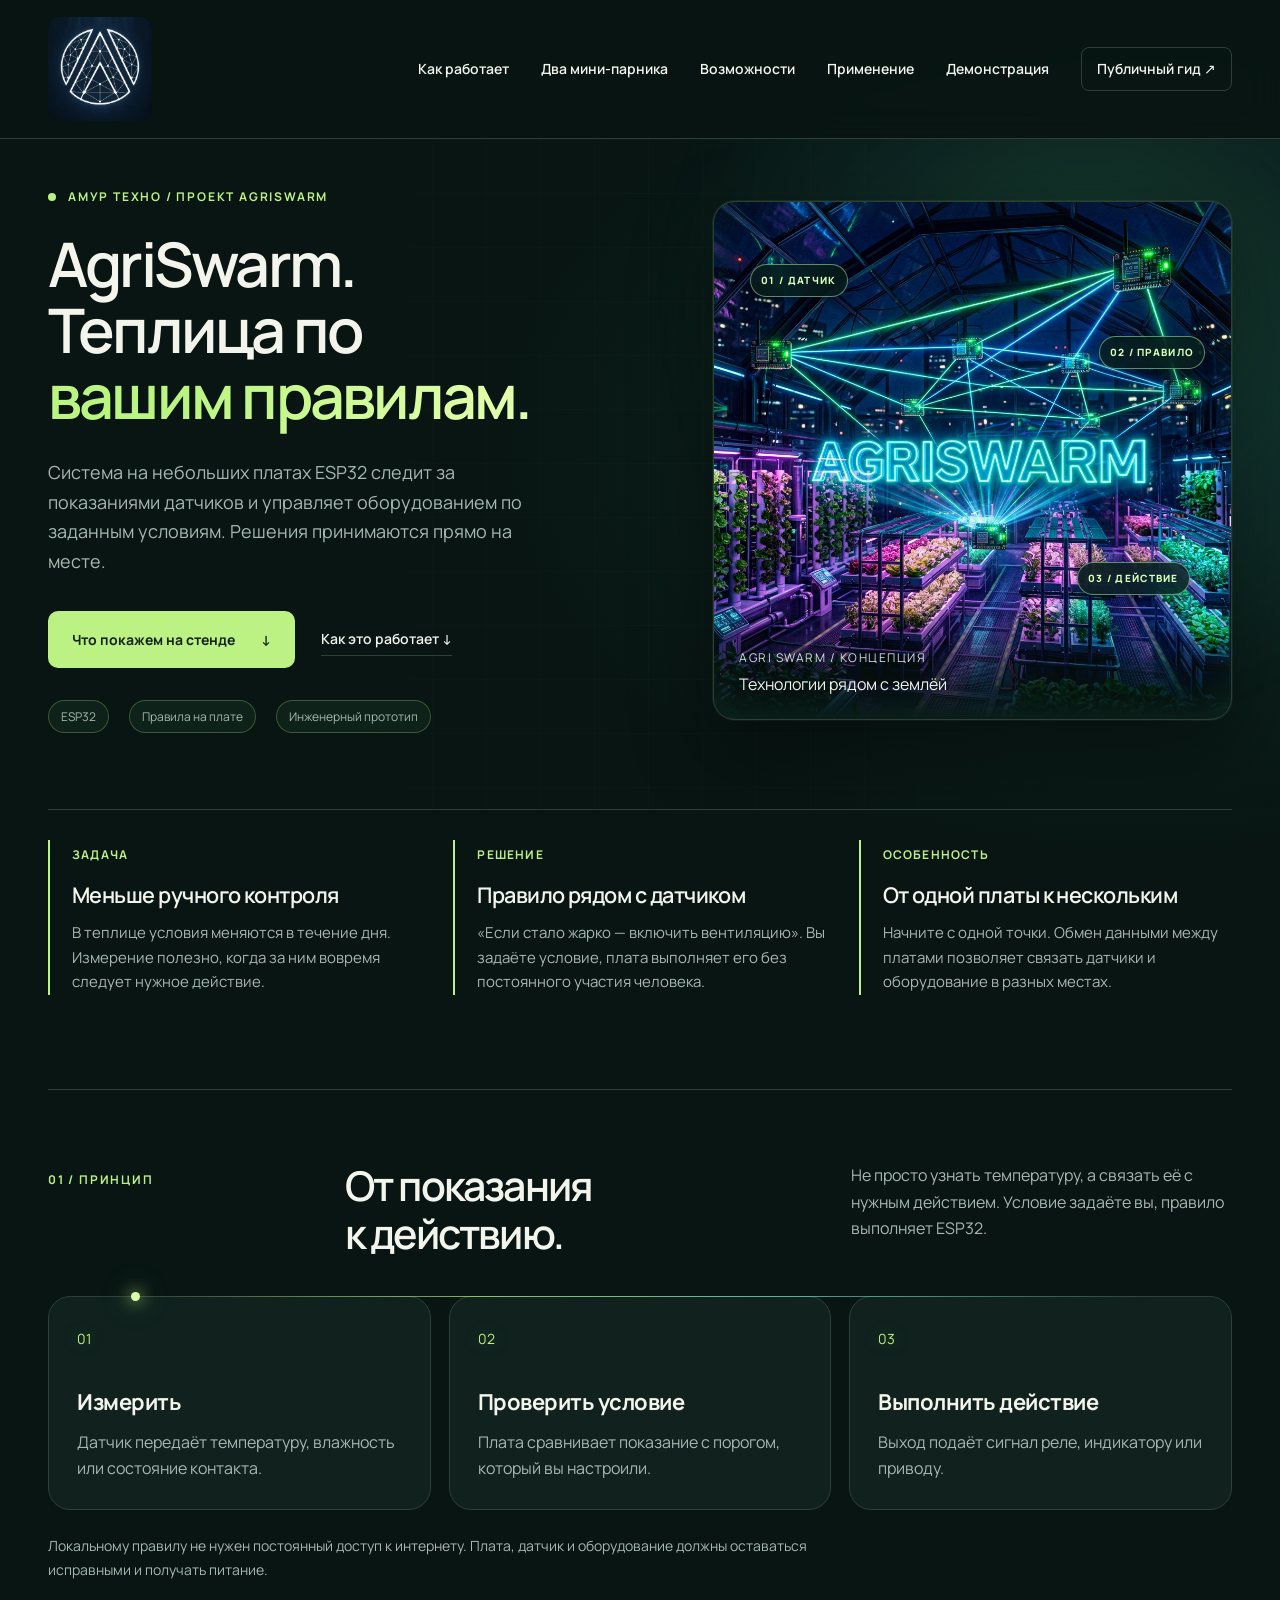
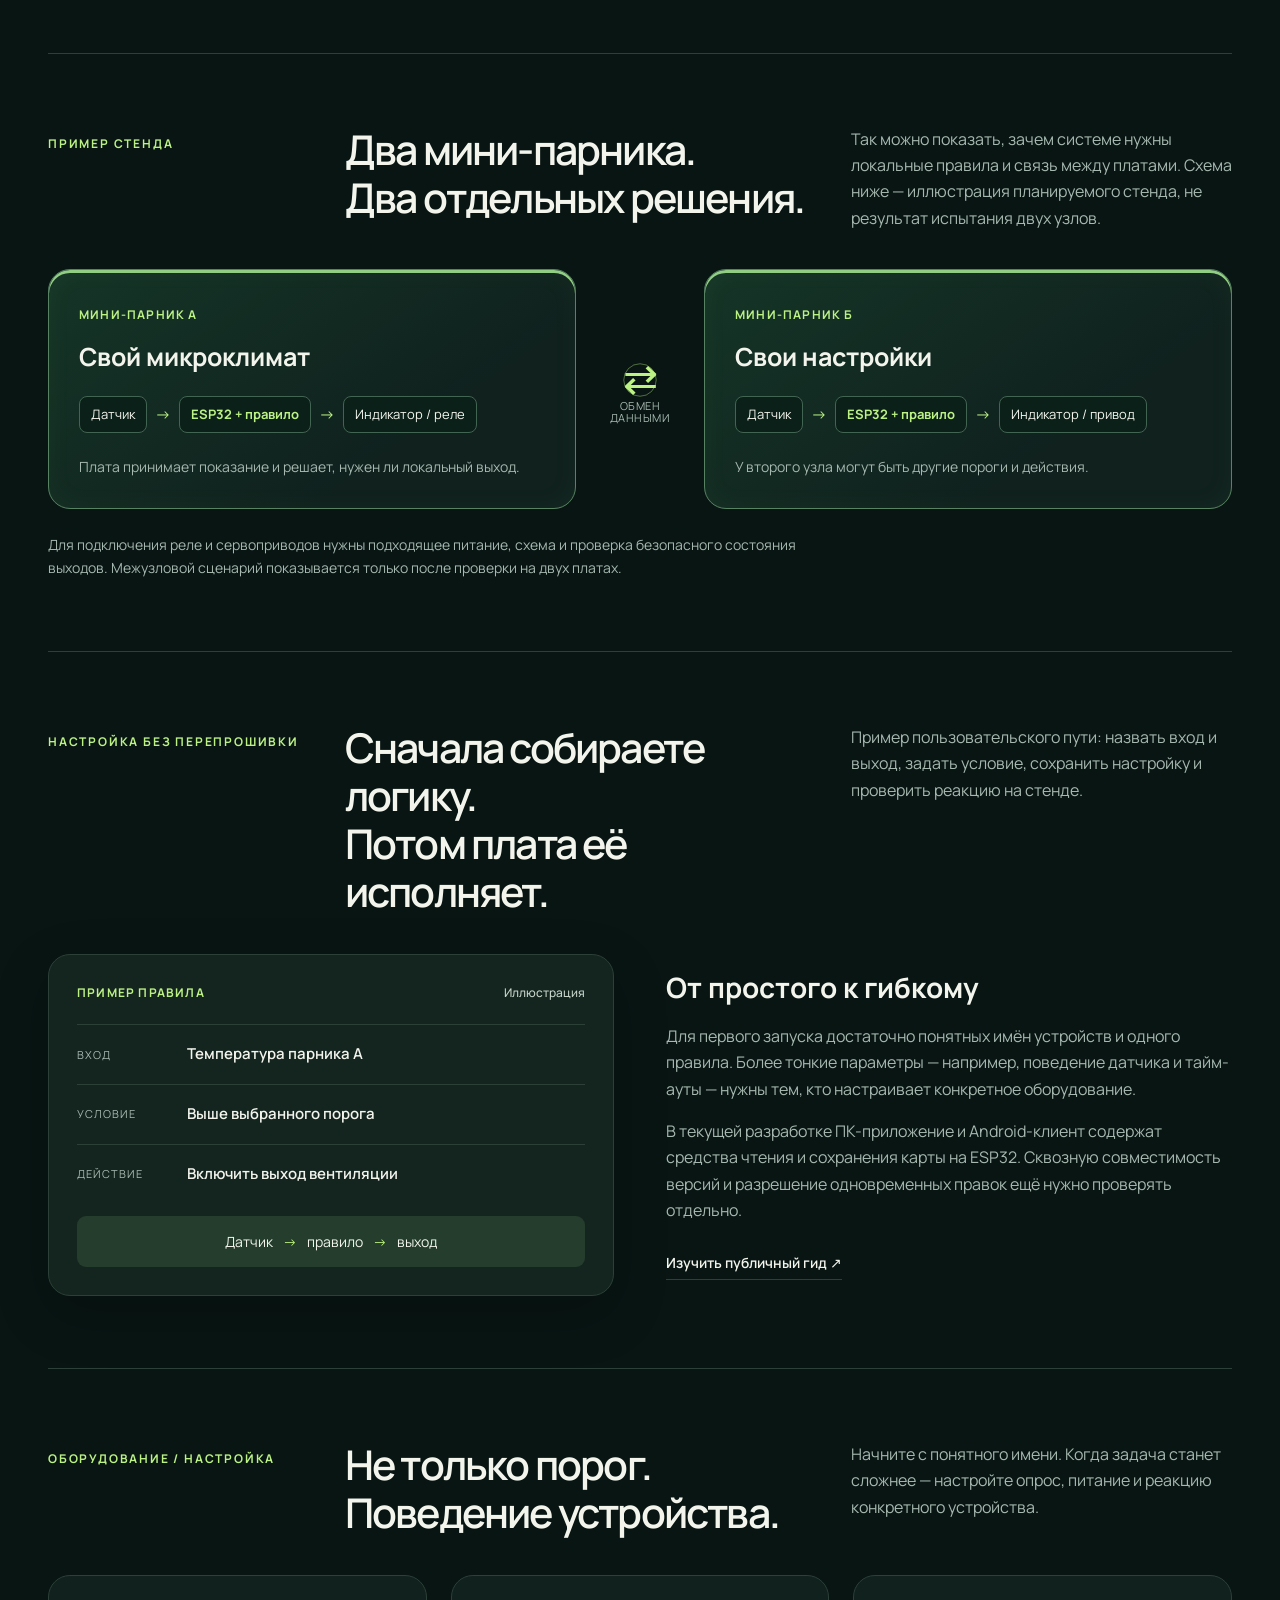
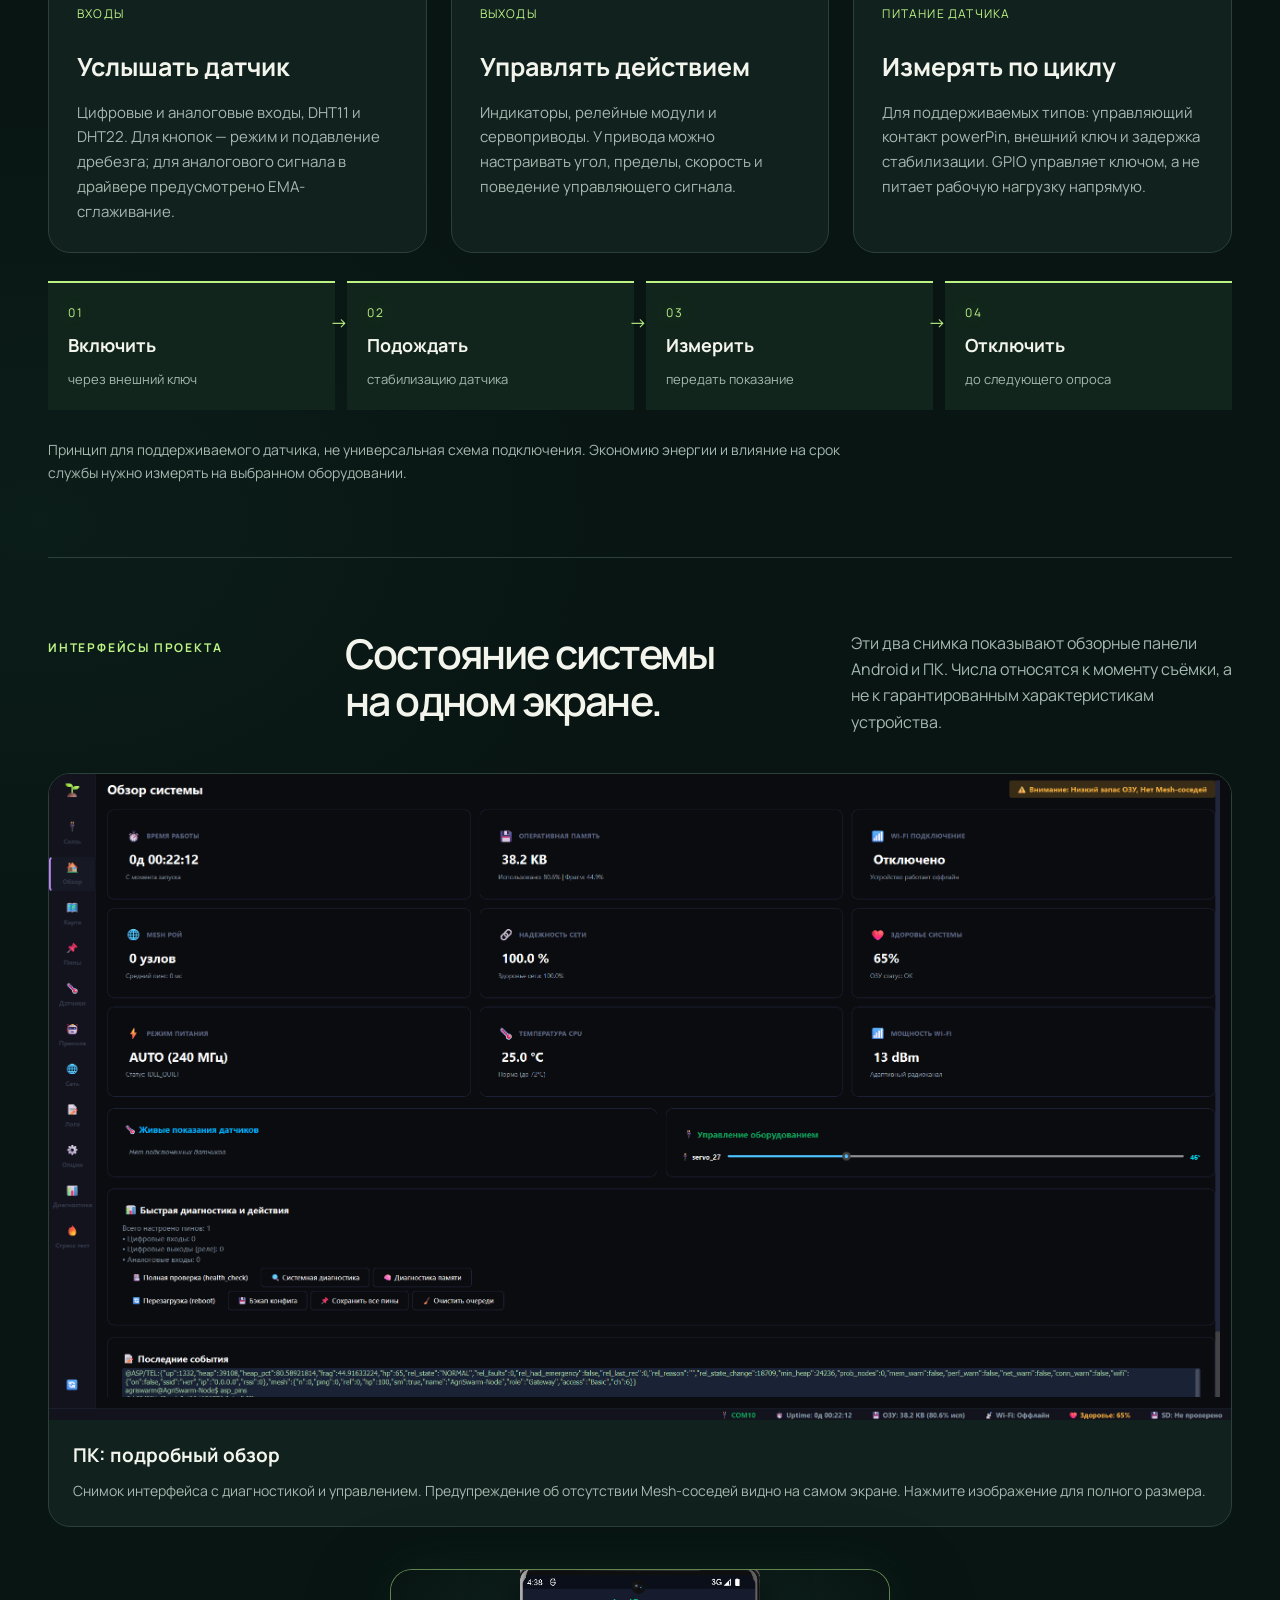
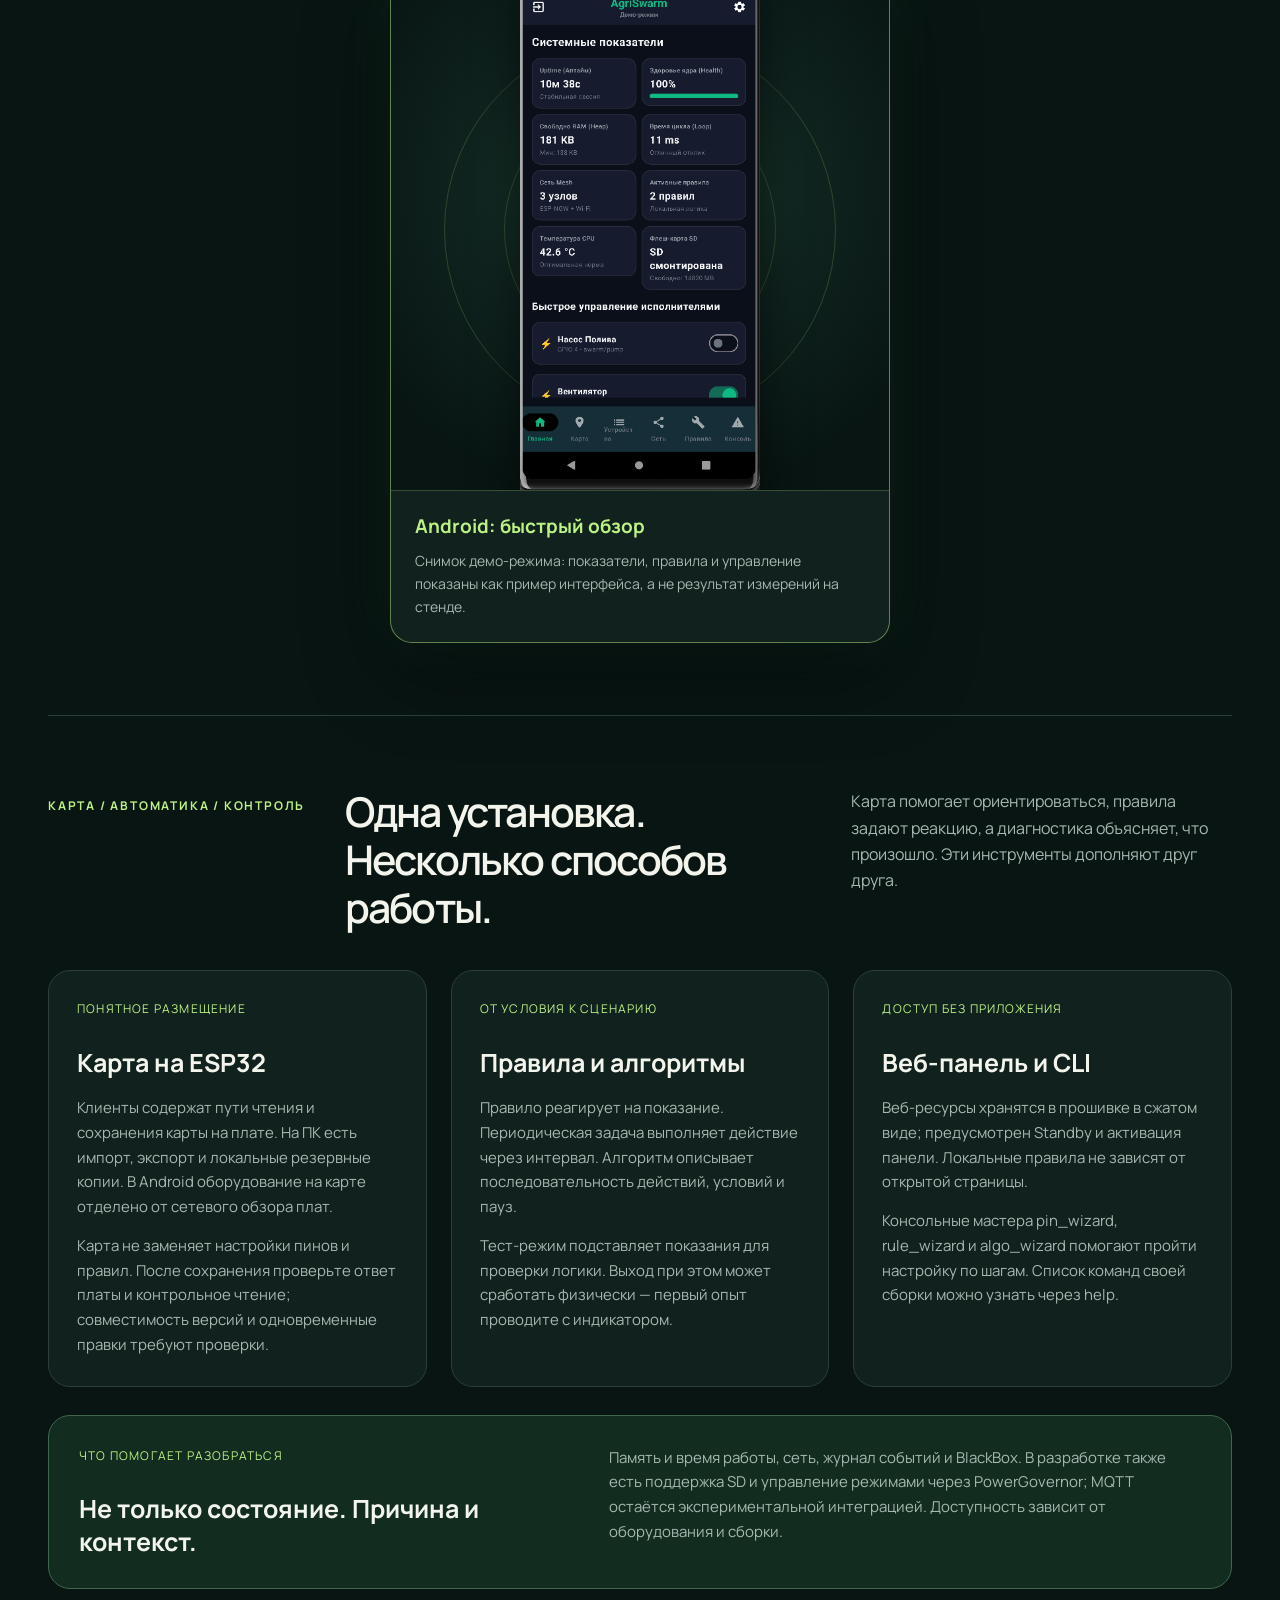
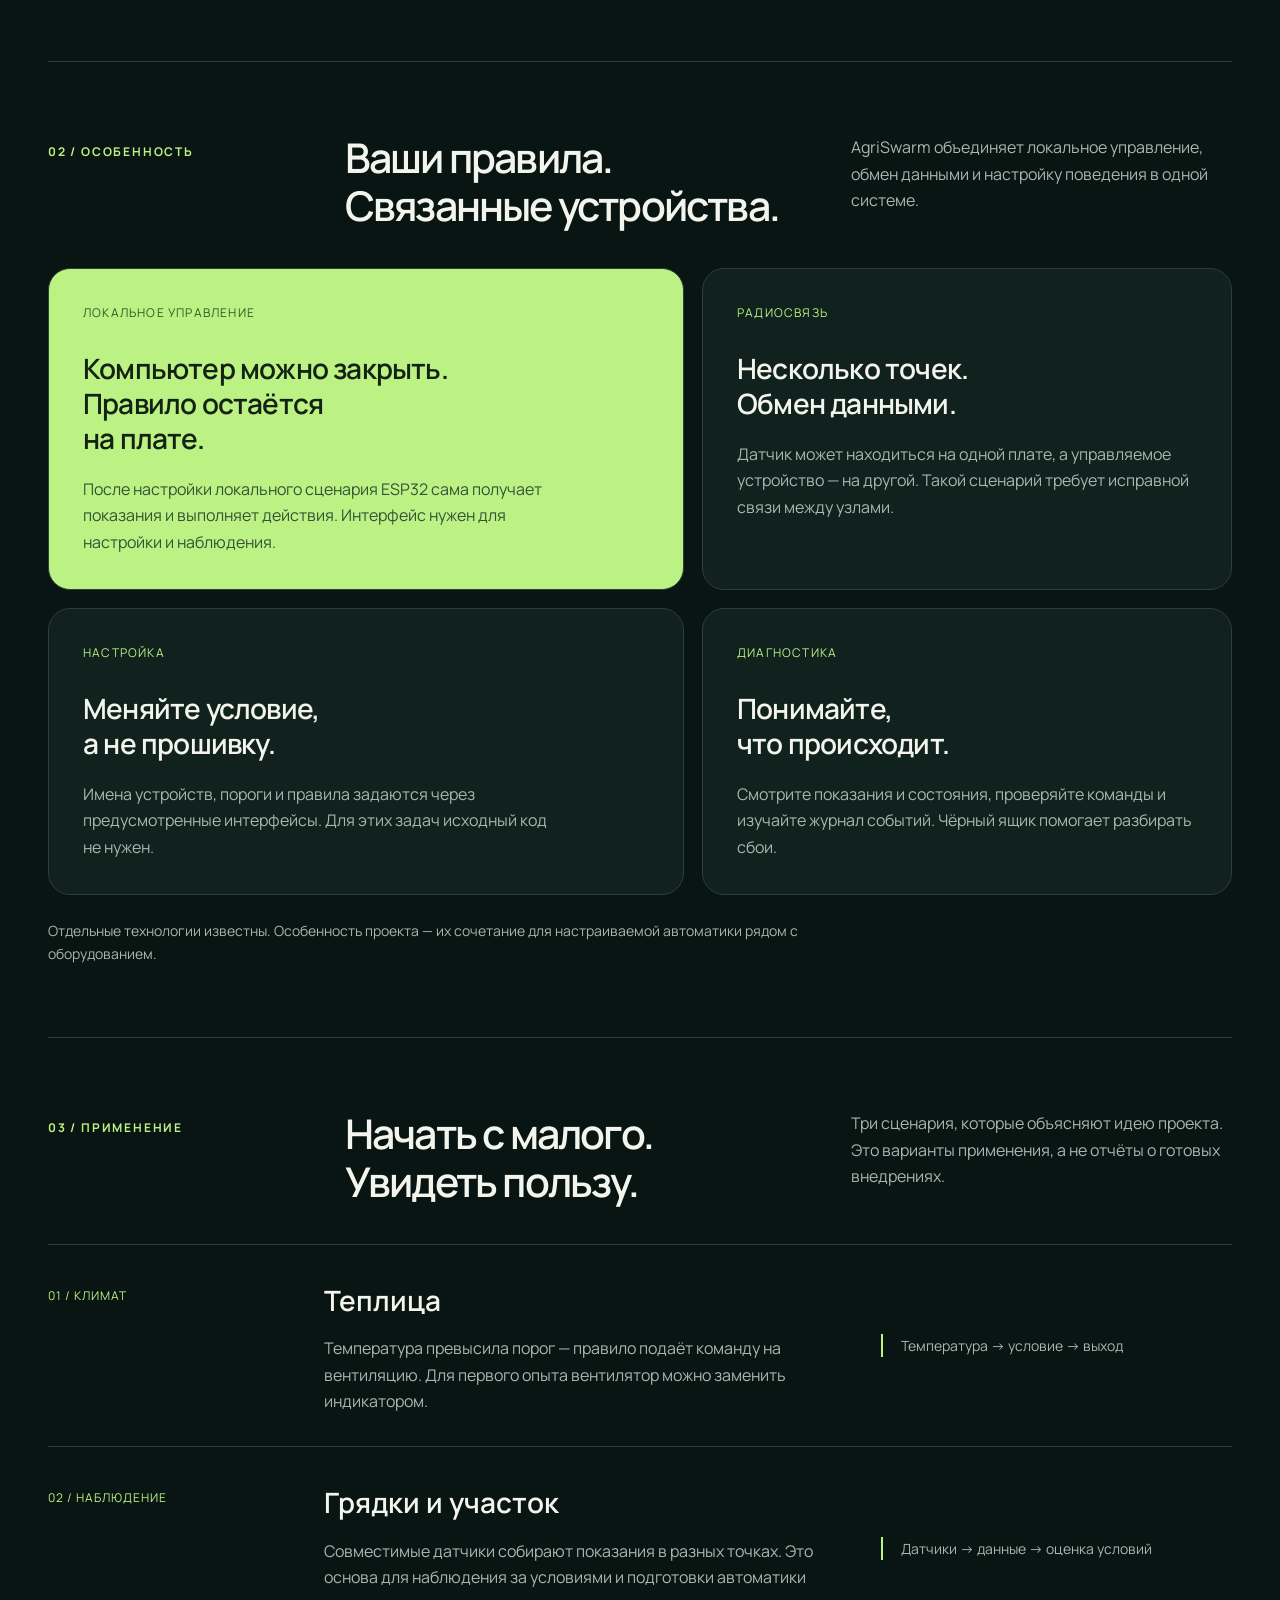
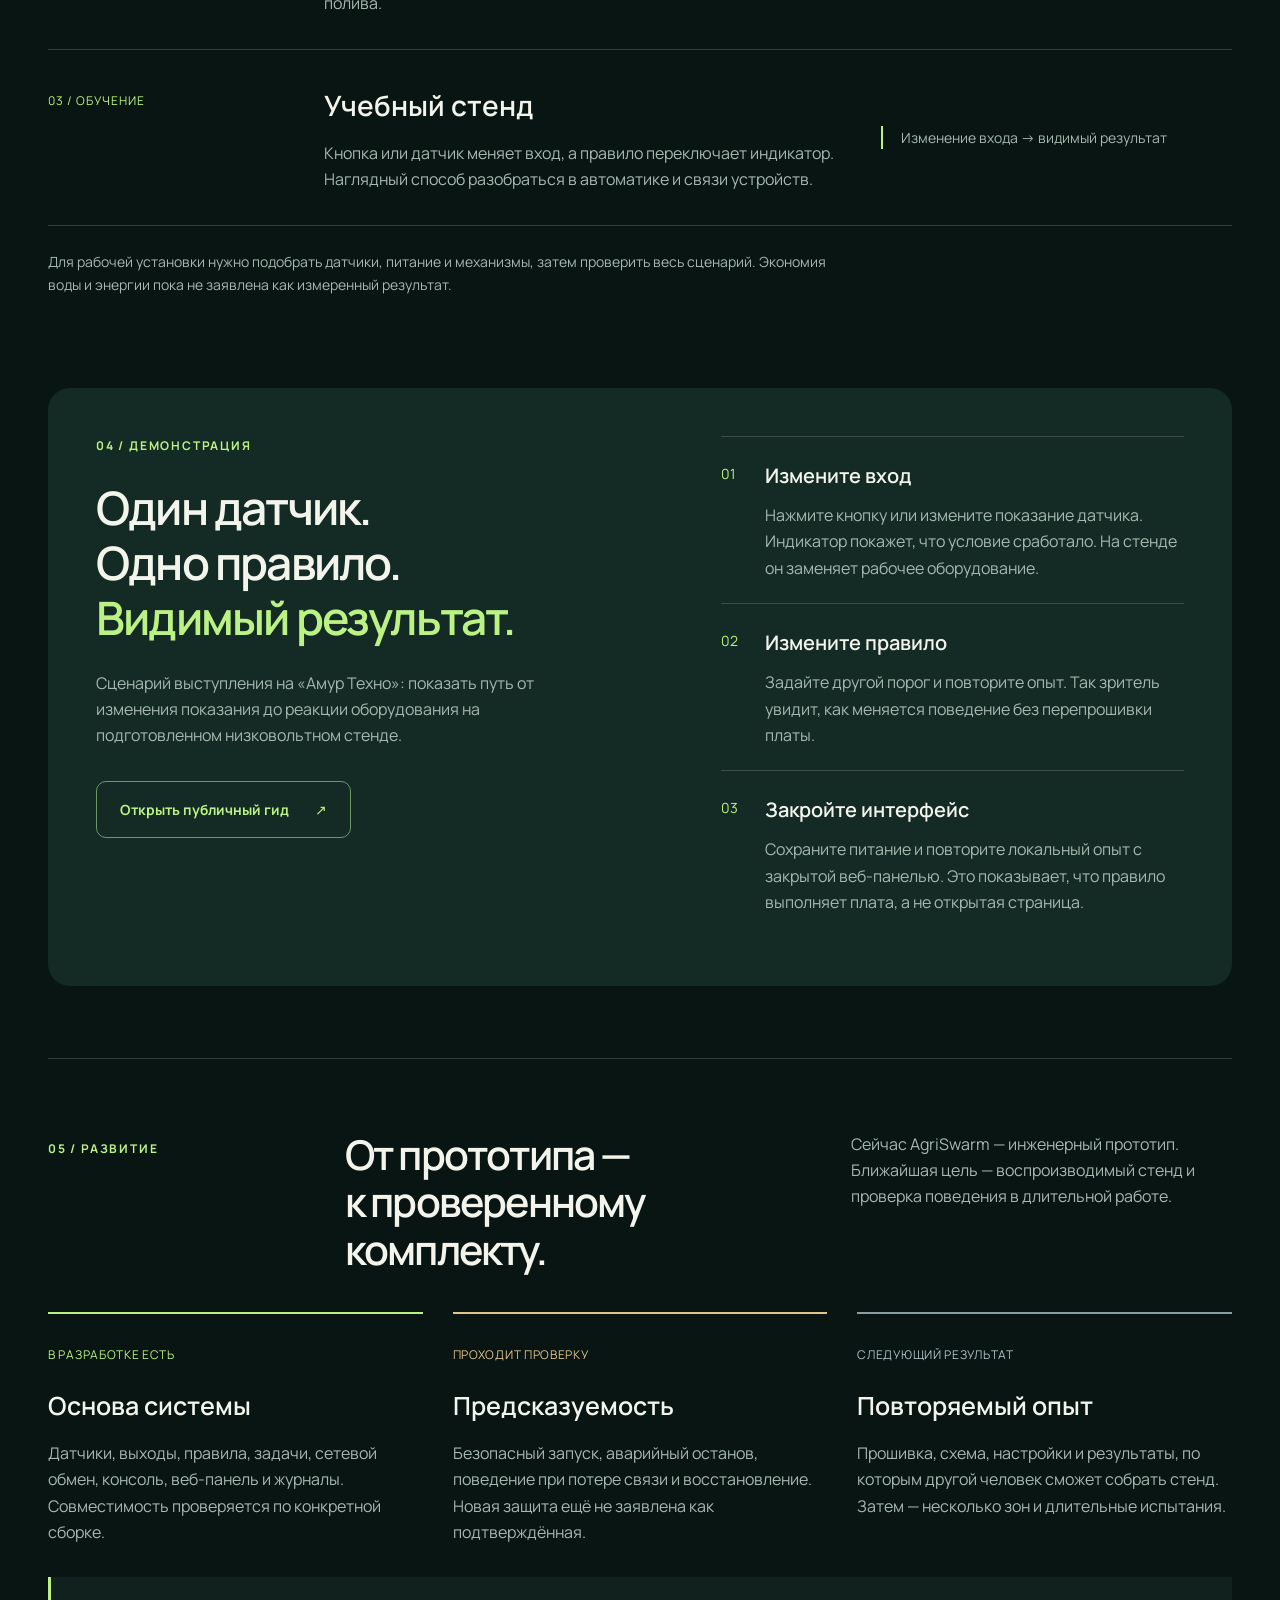
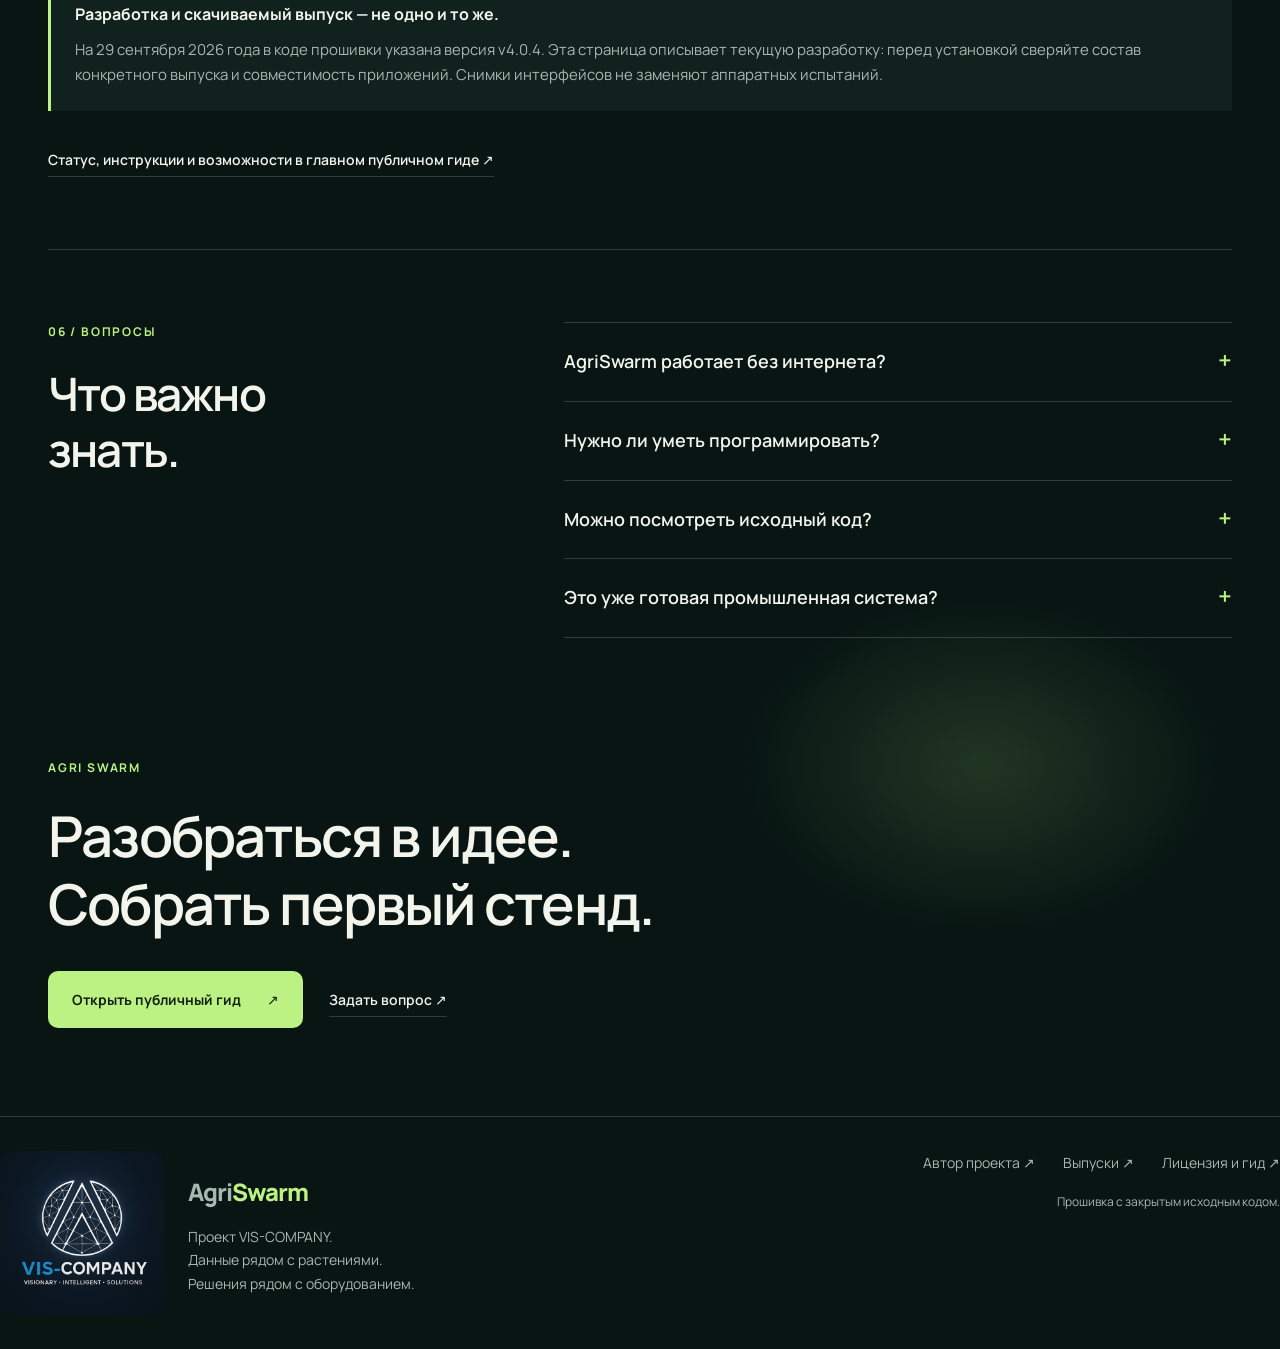
==== index.html @ 04fb6620 "feat(site): опубликовать анимированную витрину AgriSwarm" ====
<!doctype html>
<html lang="ru">
<head>
  <meta charset="utf-8">
  <meta name="viewport" content="width=device-width,initial-scale=1">
  <meta name="theme-color" content="#081513">
  <title>AgriSwarm — автоматика рядом с оборудованием</title>
  <meta name="description" content="AgriSwarm — проект локальной автоматики на ESP32. Датчики, правила и управление для теплиц, участков и учебных стендов. Возможности, демонстрация и документация.">
  <link rel="icon" type="image/jpeg" href="assets/vis-company.jpg">
  <link rel="stylesheet" href="styles.css">
</head>
<body>
  <a class="skip" href="#main">Перейти к содержанию</a>
  <div class="scroll-progress" aria-hidden="true"></div>
  <header class="header">
    <a class="brand company-brand" href="#main" aria-label="AgriSwarm — проект VIS-COMPANY, начало страницы"><img src="assets/vis-symbol.png" width="104" height="104" alt="Логотип VIS-COMPANY"></a>
    <button class="menu-toggle" type="button" aria-expanded="false" aria-controls="navigation">Меню <span aria-hidden="true">＋</span></button>
    <nav id="navigation" aria-label="Основная навигация"><a href="#principle">Как работает</a><a href="#stand">Два мини-парника</a><a href="#possibilities">Возможности</a><a href="#scenarios">Применение</a><a href="#demonstration">Демонстрация</a><a class="nav-docs" href="https://github.com/qagent567/esp_progect_PUB">Публичный гид <span aria-hidden="true">↗</span></a></nav>
  </header>
  <main id="main">
    <section class="hero" aria-labelledby="hero-title">
      <canvas class="hero-network" aria-hidden="true"></canvas>
      <div class="hero-copy">
        <p class="eyebrow hero-kicker"><span class="pulse-dot" aria-hidden="true"></span> АМУР ТЕХНО / ПРОЕКТ AGRISWARM</p>
        <h1 id="hero-title">AgriSwarm.<br>Теплица по<br><em>вашим правилам.</em></h1>
        <p class="intro">Система на небольших платах ESP32 следит за показаниями датчиков и управляет оборудованием по заданным условиям. Решения принимаются прямо на месте.</p>
        <div class="actions"><a class="button primary" href="#demonstration">Что покажем на стенде <span aria-hidden="true">↓</span></a><a class="text-link" href="#principle">Как это работает ↓</a></div>
        <p class="hero-note"><span>ESP32</span><span>Правила на плате</span><span>Инженерный прототип</span></p>
      </div>
      <figure class="hero-art"><img src="assets/concept.png" width="1024" height="1024" alt="Концептуальная иллюстрация: теплица и связанные между собой электронные устройства" fetchpriority="high"><div class="hero-annotations" aria-hidden="true"><span>01 / ДАТЧИК</span><span>02 / ПРАВИЛО</span><span>03 / ДЕЙСТВИЕ</span></div><figcaption><span>AGRI SWARM / КОНЦЕПЦИЯ</span>Технологии рядом с землёй</figcaption></figure>
    </section>
    <section class="project-brief" aria-label="Проект за полминуты">
      <article><span>ЗАДАЧА</span><h2>Меньше ручного контроля</h2><p>В теплице условия меняются в течение дня. Измерение полезно, когда за ним вовремя следует нужное действие.</p></article>
      <article><span>РЕШЕНИЕ</span><h2>Правило рядом с датчиком</h2><p>«Если стало жарко — включить вентиляцию». Вы задаёте условие, плата выполняет его без постоянного участия человека.</p></article>
      <article><span>ОСОБЕННОСТЬ</span><h2>От одной платы к нескольким</h2><p>Начните с одной точки. Обмен данными между платами позволяет связать датчики и оборудование в разных местах.</p></article>
    </section>
    <section class="section principle" id="principle" aria-labelledby="principle-title">
      <div class="section-head"><p class="eyebrow">01 / ПРИНЦИП</p><h2 id="principle-title">От показания<br>к действию.</h2><p>Не просто узнать температуру, а связать её с нужным действием. Условие задаёте вы, правило выполняет ESP32.</p></div>
      <div class="steps"><article><span class="step-number">01</span><h3>Измерить</h3><p>Датчик передаёт температуру, влажность или состояние контакта.</p></article><article><span class="step-number">02</span><h3>Проверить условие</h3><p>Плата сравнивает показание с порогом, который вы настроили.</p></article><article><span class="step-number">03</span><h3>Выполнить действие</h3><p>Выход подаёт сигнал реле, индикатору или приводу.</p></article></div>
      <p class="section-note">Локальному правилу не нужен постоянный доступ к интернету. Плата, датчик и оборудование должны оставаться исправными и получать питание.</p>
    </section>
    <section class="section stand" id="stand" aria-labelledby="stand-title">
      <div class="section-head"><p class="eyebrow">ПРИМЕР СТЕНДА</p><h2 id="stand-title">Два мини-парника.<br>Два отдельных решения.</h2><p>Так можно показать, зачем системе нужны локальные правила и связь между платами. Схема ниже — иллюстрация планируемого стенда, не результат испытания двух узлов.</p></div>
      <div class="stand-diagram" role="img" aria-label="В мини-парнике А датчик и плата управляют индикатором и реле; в мини-парнике Б своя плата, датчик и выходы; платы обмениваются данными">
        <article class="greenhouse"><span class="house-tag">МИНИ-ПАРНИК А</span><h3>Свой микроклимат</h3><div class="device-flow"><span>Датчик</span><span aria-hidden="true">→</span><strong>ESP32 + правило</strong><span aria-hidden="true">→</span><span>Индикатор / реле</span></div><p>Плата принимает показание и решает, нужен ли локальный выход.</p></article>
        <div class="mesh-link" aria-hidden="true"><span>⇄</span><small>обмен данными</small></div>
        <article class="greenhouse"><span class="house-tag">МИНИ-ПАРНИК Б</span><h3>Свои настройки</h3><div class="device-flow"><span>Датчик</span><span aria-hidden="true">→</span><strong>ESP32 + правило</strong><span aria-hidden="true">→</span><span>Индикатор / привод</span></div><p>У второго узла могут быть другие пороги и действия.</p></article>
      </div>
      <p class="section-note">Для подключения реле и сервоприводов нужны подходящее питание, схема и проверка безопасного состояния выходов. Межузловой сценарий показывается только после проверки на двух платах.</p>
    </section>
    <section class="section setup" aria-labelledby="setup-title">
      <div class="section-head"><p class="eyebrow">НАСТРОЙКА БЕЗ ПЕРЕПРОШИВКИ</p><h2 id="setup-title">Сначала собираете логику.<br>Потом плата её исполняет.</h2><p>Пример пользовательского пути: назвать вход и выход, задать условие, сохранить настройку и проверить реакцию на стенде.</p></div>
      <div class="setup-grid">
        <div class="example-card" aria-label="Схематичный пример настройки правила"><div class="example-top"><span>ПРИМЕР ПРАВИЛА</span><span class="example-badge">Иллюстрация</span></div><div class="example-row"><small>ВХОД</small><strong>Температура парника А</strong></div><div class="example-row"><small>УСЛОВИЕ</small><strong>Выше выбранного порога</strong></div><div class="example-row"><small>ДЕЙСТВИЕ</small><strong>Включить выход вентиляции</strong></div><div class="example-result">Датчик <span>→</span> правило <span>→</span> выход</div></div>
        <div class="setup-copy"><h3>От простого к гибкому</h3><p>Для первого запуска достаточно понятных имён устройств и одного правила. Более тонкие параметры — например, поведение датчика и тайм-ауты — нужны тем, кто настраивает конкретное оборудование.</p><p>В текущей разработке ПК-приложение и Android-клиент содержат средства чтения и сохранения карты на ESP32. Сквозную совместимость версий и разрешение одновременных правок ещё нужно проверять отдельно.</p><a class="text-link inline-link" href="https://github.com/qagent567/esp_progect_PUB">Изучить публичный гид ↗</a></div>
      </div>
    </section>
    <section class="section equipment" id="equipment" aria-labelledby="equipment-title">
      <div class="section-head"><p class="eyebrow">ОБОРУДОВАНИЕ / НАСТРОЙКА</p><h2 id="equipment-title">Не только порог.<br>Поведение устройства.</h2><p>Начните с понятного имени. Когда задача станет сложнее — настройте опрос, питание и реакцию конкретного устройства.</p></div>
      <div class="capability-grid">
        <article><span class="feature-label">ВХОДЫ</span><h3>Услышать датчик</h3><p>Цифровые и аналоговые входы, DHT11 и DHT22. Для кнопок — режим и подавление дребезга; для аналогового сигнала в драйвере предусмотрено EMA-сглаживание.</p></article>
        <article><span class="feature-label">ВЫХОДЫ</span><h3>Управлять действием</h3><p>Индикаторы, релейные модули и сервоприводы. У привода можно настраивать угол, пределы, скорость и поведение управляющего сигнала.</p></article>
        <article><span class="feature-label">ПИТАНИЕ ДАТЧИКА</span><h3>Измерять по циклу</h3><p>Для поддерживаемых типов: управляющий контакт powerPin, внешний ключ и задержка стабилизации. GPIO управляет ключом, а не питает рабочую нагрузку напрямую.</p></article>
      </div>
      <ol class="sensor-cycle" aria-label="Пример цикла датчика"><li><span>01</span><strong>Включить</strong><small>через внешний ключ</small></li><li><span>02</span><strong>Подождать</strong><small>стабилизацию датчика</small></li><li><span>03</span><strong>Измерить</strong><small>передать показание</small></li><li><span>04</span><strong>Отключить</strong><small>до следующего опроса</small></li></ol>
      <p class="section-note">Принцип для поддерживаемого датчика, не универсальная схема подключения. Экономию энергии и влияние на срок службы нужно измерять на выбранном оборудовании.</p>
    </section>
    <section class="section gallery" id="interfaces" aria-labelledby="gallery-title">
      <div class="section-head"><p class="eyebrow">ИНТЕРФЕЙСЫ ПРОЕКТА</p><h2 id="gallery-title">Состояние системы<br>на одном экране.</h2><p>Эти два снимка показывают обзорные панели Android и ПК. Числа относятся к моменту съёмки, а не к гарантированным характеристикам устройства.</p></div>
      <div class="gallery-grid">
        <figure class="gallery-card"><a class="gallery-image desktop-shot" href="assets/desktop-overview.png" aria-label="Открыть снимок ПК в полном размере"><img src="assets/desktop-overview.png" width="2559" height="1399" loading="lazy" alt="Обзор системы в программе для ПК: память, связь, состояние платы и управление сервоприводом"></a><figcaption><strong>ПК: подробный обзор</strong><span>Снимок интерфейса с диагностикой и управлением. Предупреждение об отсутствии Mesh-соседей видно на самом экране. Нажмите изображение для полного размера.</span></figcaption></figure>
        <figure class="gallery-card"><a class="gallery-image phone-shot" href="assets/android-overview.png" aria-label="Открыть снимок Android в полном размере"><img src="assets/android-overview.png" width="363" height="788" loading="lazy" alt="Главный экран AgriSwarm для Android в демо-режиме: системные показатели и быстрое управление выходами"></a><figcaption><strong>Android: быстрый обзор</strong><span>Снимок демо-режима: показатели, правила и управление показаны как пример интерфейса, а не результат измерений на стенде.</span></figcaption></figure>
      </div>
    </section>
    <section class="section" id="workflow" aria-labelledby="workflow-title">
      <div class="section-head"><p class="eyebrow">КАРТА / АВТОМАТИКА / КОНТРОЛЬ</p><h2 id="workflow-title">Одна установка.<br>Несколько способов работы.</h2><p>Карта помогает ориентироваться, правила задают реакцию, а диагностика объясняет, что произошло. Эти инструменты дополняют друг друга.</p></div>
      <div class="capability-grid">
        <article><span class="feature-label">ПОНЯТНОЕ РАЗМЕЩЕНИЕ</span><h3>Карта на ESP32</h3><p>Клиенты содержат пути чтения и сохранения карты на плате. На ПК есть импорт, экспорт и локальные резервные копии. В Android оборудование на карте отделено от сетевого обзора плат.</p><p>Карта не заменяет настройки пинов и правил. После сохранения проверьте ответ платы и контрольное чтение; совместимость версий и одновременные правки требуют проверки.</p></article>
        <article><span class="feature-label">ОТ УСЛОВИЯ К СЦЕНАРИЮ</span><h3>Правила и алгоритмы</h3><p>Правило реагирует на показание. Периодическая задача выполняет действие через интервал. Алгоритм описывает последовательность действий, условий и пауз.</p><p>Тест-режим подставляет показания для проверки логики. Выход при этом может сработать физически — первый опыт проводите с индикатором.</p></article>
        <article><span class="feature-label">ДОСТУП БЕЗ ПРИЛОЖЕНИЯ</span><h3>Веб-панель и CLI</h3><p>Веб-ресурсы хранятся в прошивке в сжатом виде; предусмотрен Standby и активация панели. Локальные правила не зависят от открытой страницы.</p><p>Консольные мастера pin_wizard, rule_wizard и algo_wizard помогают пройти настройку по шагам. Список команд своей сборки можно узнать через help.</p></article>
      </div>
      <div class="telemetry-strip"><div><span class="feature-label">ЧТО ПОМОГАЕТ РАЗОБРАТЬСЯ</span><h3>Не только состояние. Причина и контекст.</h3></div><p>Память и время работы, сеть, журнал событий и BlackBox. В разработке также есть поддержка SD и управление режимами через PowerGovernor; MQTT остаётся экспериментальной интеграцией. Доступность зависит от оборудования и сборки.</p></div>
    </section>
    <section class="section possibilities" id="possibilities" aria-labelledby="possibilities-title">
      <div class="section-head"><p class="eyebrow">02 / ОСОБЕННОСТЬ</p><h2 id="possibilities-title">Ваши правила.<br>Связанные устройства.</h2><p>AgriSwarm объединяет локальное управление, обмен данными и настройку поведения в одной системе.</p></div>
      <div class="feature-grid">
        <article class="feature lead-feature"><span class="feature-label">ЛОКАЛЬНОЕ УПРАВЛЕНИЕ</span><h3>Компьютер можно закрыть.<br>Правило остаётся<br>на плате.</h3><p>После настройки локального сценария ESP32 сама получает показания и выполняет действия. Интерфейс нужен для настройки и наблюдения.</p></article>
        <article class="feature"><span class="feature-label">РАДИОСВЯЗЬ</span><h3>Несколько точек.<br>Обмен данными.</h3><p>Датчик может находиться на одной плате, а управляемое устройство — на другой. Такой сценарий требует исправной связи между узлами.</p></article>
        <article class="feature"><span class="feature-label">НАСТРОЙКА</span><h3>Меняйте условие,<br>а не прошивку.</h3><p>Имена устройств, пороги и правила задаются через предусмотренные интерфейсы. Для этих задач исходный код не нужен.</p></article>
        <article class="feature"><span class="feature-label">ДИАГНОСТИКА</span><h3>Понимайте,<br>что происходит.</h3><p>Смотрите показания и состояния, проверяйте команды и изучайте журнал событий. Чёрный ящик помогает разбирать сбои.</p></article>
      </div>
      <p class="section-note">Отдельные технологии известны. Особенность проекта — их сочетание для настраиваемой автоматики рядом с оборудованием.</p>
    </section>
    <section class="section" id="scenarios" aria-labelledby="scenarios-title">
      <div class="section-head"><p class="eyebrow">03 / ПРИМЕНЕНИЕ</p><h2 id="scenarios-title">Начать с малого.<br>Увидеть пользу.</h2><p>Три сценария, которые объясняют идею проекта. Это варианты применения, а не отчёты о готовых внедрениях.</p></div>
      <div class="scenario-list">
        <article><span class="scenario-index">01 / КЛИМАТ</span><div><h3>Теплица</h3><p>Температура превысила порог — правило подаёт команду на вентиляцию. Для первого опыта вентилятор можно заменить индикатором.</p></div><span class="scenario-chain">Температура → условие → выход</span></article>
        <article><span class="scenario-index">02 / НАБЛЮДЕНИЕ</span><div><h3>Грядки и участок</h3><p>Совместимые датчики собирают показания в разных точках. Это основа для наблюдения за условиями и подготовки автоматики полива.</p></div><span class="scenario-chain">Датчики → данные → оценка условий</span></article>
        <article><span class="scenario-index">03 / ОБУЧЕНИЕ</span><div><h3>Учебный стенд</h3><p>Кнопка или датчик меняет вход, а правило переключает индикатор. Наглядный способ разобраться в автоматике и связи устройств.</p></div><span class="scenario-chain">Изменение входа → видимый результат</span></article>
      </div>
      <p class="section-note">Для рабочей установки нужно подобрать датчики, питание и механизмы, затем проверить весь сценарий. Экономия воды и энергии пока не заявлена как измеренный результат.</p>
    </section>
    <section class="demo" id="demonstration" aria-labelledby="demo-title">
      <div><p class="eyebrow">04 / ДЕМОНСТРАЦИЯ</p><h2 id="demo-title">Один датчик.<br>Одно правило.<br><em>Видимый результат.</em></h2><p>Сценарий выступления на «Амур Техно»: показать путь от изменения показания до реакции оборудования на подготовленном низковольтном стенде.</p><a class="button secondary" href="https://github.com/qagent567/esp_progect_PUB">Открыть публичный гид <span aria-hidden="true">↗</span></a></div>
      <ol class="demo-steps"><li><span>Измените вход</span><p>Нажмите кнопку или измените показание датчика. Индикатор покажет, что условие сработало. На стенде он заменяет рабочее оборудование.</p></li><li><span>Измените правило</span><p>Задайте другой порог и повторите опыт. Так зритель увидит, как меняется поведение без перепрошивки платы.</p></li><li><span>Закройте интерфейс</span><p>Сохраните питание и повторите локальный опыт с закрытой веб-панелью. Это показывает, что правило выполняет плата, а не открытая страница.</p></li></ol>
    </section>
    <section class="section" id="development" aria-labelledby="development-title">
      <div class="section-head"><p class="eyebrow">05 / РАЗВИТИЕ</p><h2 id="development-title">От прототипа —<br>к проверенному комплекту.</h2><p>Сейчас AgriSwarm — инженерный прототип. Ближайшая цель — воспроизводимый стенд и проверка поведения в длительной работе.</p></div>
      <div class="roadmap"><article><span class="status">В РАЗРАБОТКЕ ЕСТЬ</span><h3>Основа системы</h3><p>Датчики, выходы, правила, задачи, сетевой обмен, консоль, веб-панель и журналы. Совместимость проверяется по конкретной сборке.</p></article><article><span class="status review">ПРОХОДИТ ПРОВЕРКУ</span><h3>Предсказуемость</h3><p>Безопасный запуск, аварийный останов, поведение при потере связи и восстановление. Новая защита ещё не заявлена как подтверждённая.</p></article><article><span class="status future">СЛЕДУЮЩИЙ РЕЗУЛЬТАТ</span><h3>Повторяемый опыт</h3><p>Прошивка, схема, настройки и результаты, по которым другой человек сможет собрать стенд. Затем — несколько зон и длительные испытания.</p></article></div>
      <div class="release-note"><strong>Разработка и скачиваемый выпуск — не одно и то же.</strong><p>На 29 сентября 2026 года в коде прошивки указана версия v4.0.4. Эта страница описывает текущую разработку: перед установкой сверяйте состав конкретного выпуска и совместимость приложений. Снимки интерфейсов не заменяют аппаратных испытаний.</p></div>
      <a class="text-link inline-link" href="https://github.com/qagent567/esp_progect_PUB">Статус, инструкции и возможности в главном публичном гиде ↗</a>
    </section>
    <section class="section faq" aria-labelledby="faq-title">
      <div><p class="eyebrow">06 / ВОПРОСЫ</p><h2 id="faq-title">Что важно<br>знать.</h2></div>
      <div class="faq-items">
        <details><summary>AgriSwarm работает без интернета?</summary><p>Уже настроенные локальные правила выполняются на ESP32 без обязательного облачного сервиса. Если правило использует другую плату, связь между этими платами необходима. Потеря интернета и потеря связи с датчиком — разные ситуации.</p></details>
        <details><summary>Нужно ли уметь программировать?</summary><p>Для изменения предусмотренных настроек, порогов и правил не нужно переписывать прошивку. Для подключения оборудования нужно разобраться в питании и назначении контактов. Начать лучше с инструкции и простого низковольтного стенда.</p></details>
        <details><summary>Можно посмотреть исходный код?</summary><p>Прошивка закрытая. В публичном репозитории доступны описание проекта, пользовательская документация и сведения о выпусках. Условия использования указаны в лицензии.</p></details>
        <details><summary>Это уже готовая промышленная система?</summary><p>Сейчас это инженерный прототип. Дальность, число устойчиво работающих узлов, длительная надёжность и промышленная сертификация не заявлены как подтверждённые характеристики. Рабочая установка требует проверки своих условий.</p></details>
      </div>
    </section>
    <section class="closing" aria-labelledby="closing-title"><p class="eyebrow">AGRI SWARM</p><h2 id="closing-title">Разобраться в идее.<br>Собрать первый стенд.</h2><div class="actions"><a class="button primary" href="https://github.com/qagent567/esp_progect_PUB">Открыть публичный гид <span aria-hidden="true">↗</span></a><a class="text-link" href="https://github.com/qagent567/esp_progect_PUB/issues">Задать вопрос ↗</a></div></section>
  </main>
  <footer><div class="footer-company"><img src="assets/vis-company.jpg" width="164" height="164" alt="VIS-COMPANY — Visionary, Intelligent, Solutions" loading="lazy"><div><a class="brand" href="#main">Agri<span>Swarm</span></a><p>Проект VIS-COMPANY.<br>Данные рядом с растениями.<br>Решения рядом с оборудованием.</p></div></div><div class="footer-links"><a href="https://github.com/qagent567">Автор проекта ↗</a><a href="https://github.com/qagent567/esp_progect_PUB/releases">Выпуски ↗</a><a href="https://github.com/qagent567/esp_progect_PUB">Лицензия и гид ↗</a><span>Прошивка с закрытым исходным кодом.</span></div></footer>
  <dialog class="image-dialog" aria-label="Просмотр снимка интерфейса"><button class="image-dialog-close" type="button" aria-label="Закрыть изображение">×</button><figure><img alt=""><figcaption></figcaption></figure></dialog>
  <script src="site.js" defer></script>
</body>
</html>
---- styles.css ----
@import url('https://fonts.googleapis.com/css2?family=Manrope:wght@400;500;600;700;800&display=swap');
:root{color-scheme:dark;--bg:#081513;--panel:#10211e;--lime:#bcf284;--text:#f3f5ed;--muted:#a6b8af;--line:#2c4038;--radius:22px;font-family:Manrope,Arial,sans-serif;font-synthesis:none}
*{box-sizing:border-box}html{scroll-behavior:smooth;scroll-padding-top:100px}body{margin:0;background:var(--bg);color:var(--text);font-size:16px;line-height:1.65}a{color:inherit;text-decoration:none}button{font:inherit}a:focus-visible,button:focus-visible,summary:focus-visible{outline:3px solid var(--lime);outline-offset:6px}img{display:block;max-width:100%;height:auto}p,h1,h2,h3,figure{margin:0}a:hover{color:var(--lime)}.skip{position:absolute;top:-80px;left:20px;background:var(--lime);color:var(--bg);padding:12px;z-index:20}.skip:focus{top:10px}
.header{max-width:1376px;margin:auto;padding:26px 48px;display:flex;align-items:center;justify-content:space-between;border-bottom:1px solid var(--line);gap:20px}.brand{display:inline-flex;align-items:center;font-size:24px;font-weight:800;letter-spacing:-1px;white-space:nowrap}.brand>span:not(.mark){color:var(--lime)}.mark{display:grid;place-items:center;width:33px;height:33px;border:1px solid var(--lime);border-radius:9px;margin-right:12px;color:var(--lime);font-size:23px}.header nav{display:flex;align-items:center;gap:32px;font-size:14px;font-weight:600}
main{max-width:1376px;margin:auto}.hero{display:grid;grid-template-columns:1.1fr 1fr;align-items:center;gap:42px;padding:66px 48px 76px}.eyebrow{font-size:12px;font-weight:700;letter-spacing:1.8px;text-transform:uppercase;color:var(--lime);margin-bottom:24px}h1{font-size:clamp(44px,5.6vw,80px);line-height:1.08;letter-spacing:-3.5px;font-weight:600}h1 em{font-style:normal;color:var(--lime)}.intro{max-width:490px;font-size:18px;color:var(--muted);margin-top:28px}.actions{display:flex;gap:26px;align-items:center;margin-top:34px;flex-wrap:wrap}.button{display:inline-flex;align-items:center;justify-content:space-between;gap:26px;padding:16px 23px;border-radius:10px;font-weight:700;font-size:14px;border:1px solid transparent;transition:background .2s,transform .2s}.primary{background:var(--lime);color:#142214}.primary:hover{background:#d2ffa8;color:#142214;transform:translateY(-2px)}.text-link{font-size:14px;font-weight:600;border-bottom:1px solid var(--line);padding:5px 0}.hero-note{display:flex;flex-wrap:wrap;gap:12px 20px;font-size:12px;color:var(--muted);margin-top:32px}.hero-art{position:relative;border-radius:var(--radius);overflow:hidden;border:1px solid var(--line);background:#071322}.hero-art img{width:100%;aspect-ratio:1;object-fit:cover}.hero-art figcaption{position:absolute;bottom:0;left:0;right:0;background:linear-gradient(transparent,#071513);padding:46px 25px 22px;font-size:16px}.hero-art figcaption span{display:block;font-size:12px;letter-spacing:1.5px;color:#d4e0da;margin-bottom:3px}
.section{margin:0 48px;padding:72px 0;border-top:1px solid var(--line)}.section-head{display:grid;grid-template-columns:.7fr 1.25fr 1fr;gap:30px;align-items:start;margin-bottom:38px}.section-head .eyebrow{margin-top:8px}.section-head>p:last-child{color:var(--muted);max-width:430px}.section-head h2{font-size:clamp(32px,3.2vw,46px);line-height:1.17;letter-spacing:-1.8px;font-weight:600}.steps{display:grid;grid-template-columns:repeat(3,1fr);gap:18px}.steps article{border:1px solid var(--line);border-radius:var(--radius);padding:28px;background:var(--panel)}.step-number{display:inline-block;font-size:14px;color:var(--lime);margin-bottom:38px}.steps h3{font-size:22px;line-height:1.3;letter-spacing:-.5px;margin-bottom:12px}.steps p{color:var(--muted)}.section-note{font-size:14px;color:var(--muted);max-width:800px;margin-top:24px}
footer{max-width:1280px;margin:auto;padding:34px 0;display:flex;justify-content:space-between;gap:24px;align-items:center;border-top:1px solid var(--line);font-size:14px;color:var(--muted)}
@media(min-width:1600px){.hero{padding-top:90px;padding-bottom:90px}}@media(max-width:950px){.header{padding:22px 28px}.hero{padding:48px 28px;gap:28px}h1{letter-spacing:-2px}.intro{font-size:16px}.actions{gap:18px}.section{margin:0 28px;padding:50px 0}.section-head{grid-template-columns:1fr 1fr}.section-head .eyebrow{grid-column:1/-1;margin:0}.steps article{padding:22px}.steps h3{font-size:20px}footer{margin:0 28px;flex-wrap:wrap}}
@media(max-width:650px){html{scroll-padding-top:28px}.header{padding:20px}.header nav{gap:14px;font-size:13px}.header nav a:first-child{display:none}.brand{font-size:22px}.hero{grid-template-columns:1fr;padding:38px 20px 46px;gap:34px}h1{font-size:clamp(42px,11vw,68px);letter-spacing:-2px}.eyebrow{font-size:12px;letter-spacing:1px;margin-bottom:20px}.intro{max-width:95%}.actions{margin-top:24px}.hero-note{margin-top:24px}.hero-art{max-height:440px}.hero-art img{aspect-ratio:1.12;object-position:center 45%}.section{margin:0 20px;padding:44px 0}.section-head{grid-template-columns:1fr;gap:20px;margin-bottom:28px}.section-head h2{font-size:36px}.steps{grid-template-columns:1fr;gap:14px}.step-number{margin-bottom:18px}.steps article{padding:24px}.steps h3{font-size:23px}footer{margin:0 20px;align-items:flex-start;flex-direction:column;gap:14px}}
@media(prefers-reduced-motion:reduce){html{scroll-behavior:auto}*{transition:none!important}}
.menu-toggle{display:none;background:transparent;color:var(--text);border:1px solid var(--line);padding:8px 12px;border-radius:8px;font-size:14px;cursor:pointer}.nav-docs{border:1px solid var(--line);padding:9px 15px;border-radius:8px}
.feature-grid{display:grid;grid-template-columns:1.2fr 1fr;gap:18px}.feature{padding:34px;border:1px solid var(--line);border-radius:var(--radius);background:var(--panel)}.feature-label{display:block;font-size:12px;letter-spacing:1.2px;color:var(--lime);margin-bottom:28px}.feature h3{font-size:28px;font-weight:600;line-height:1.25;letter-spacing:-.8px;margin-bottom:20px}.feature p{max-width:470px;color:var(--muted)}.lead-feature{background:var(--lime);color:#142214}.lead-feature .feature-label{color:#35562a}.lead-feature p{color:#355239}
.scenario-list{border-top:1px solid var(--line)}.scenario-list article{display:grid;grid-template-columns:.7fr 1.5fr 1fr;gap:30px;padding:32px 0;border-bottom:1px solid var(--line);align-items:start}.scenario-index{font-size:12px;letter-spacing:1px;color:var(--lime);margin-top:9px}.scenario-list h3{font-size:28px;font-weight:600;margin-bottom:12px}.scenario-list p{color:var(--muted);max-width:510px}.scenario-chain{font-size:14px;color:var(--muted);align-self:center;padding-left:18px;border-left:2px solid var(--lime)}
.demo{margin:20px 48px 72px;padding:48px;border-radius:var(--radius);background:#142b25;display:grid;grid-template-columns:1.2fr 1fr;gap:70px}.demo h2,.closing h2,.faq h2{font-size:clamp(32px,3.6vw,50px);font-weight:600;line-height:1.2;letter-spacing:-1.8px}.demo em{font-style:normal;color:var(--lime)}.demo>div>p:not(.eyebrow){color:var(--muted);max-width:440px;margin:24px 0}.secondary{border-color:#6d9763;color:var(--lime);margin-top:8px}.secondary:hover{background:#204034}.demo-steps{list-style:none;counter-reset:demo;padding:0;margin:0}.demo-steps li{position:relative;padding:22px 0 22px 44px;border-top:1px solid #3b5148;counter-increment:demo}.demo-steps li::before{content:'0' counter(demo);position:absolute;left:0;top:25px;font-size:14px;color:var(--lime)}.demo-steps li>span{font-size:20px;font-weight:600}.demo-steps p{color:var(--muted);font-size:16px;margin-top:10px}
.roadmap{display:grid;grid-template-columns:repeat(3,1fr);gap:30px}.roadmap article{border-top:2px solid var(--lime);padding-top:26px}.roadmap article:nth-child(2){border-color:#e1c38c}.roadmap article:nth-child(3){border-color:#8a9ea2}.status{font-size:12px;color:var(--lime);letter-spacing:.7px}.review{color:#e1c38c}.future{color:#afc1c5}.roadmap h3{font-size:25px;font-weight:600;margin:18px 0 14px}.roadmap p{color:var(--muted)}.inline-link{display:inline-block;margin-top:32px}.faq{display:grid;grid-template-columns:1fr 1.5fr;gap:70px}.faq details{border-bottom:1px solid var(--line)}.faq summary{font-size:18px;cursor:pointer;padding:24px 30px 24px 0;font-weight:600;list-style:none;position:relative}.faq summary::-webkit-details-marker{display:none}.faq summary::after{content:'+';position:absolute;right:0;color:var(--lime);font-size:24px;top:17px}.faq details[open] summary::after{content:'−'}.faq details p{color:var(--muted);padding:0 0 24px}.faq details:first-child{border-top:1px solid var(--line)}.closing{margin:0 48px 64px;padding:48px 0 24px}.closing h2{font-size:clamp(36px,4.4vw,62px)}footer{align-items:flex-start}footer .brand{margin-bottom:14px}.footer-links{display:flex;flex-wrap:wrap;gap:18px 28px;max-width:440px;justify-content:flex-end}.footer-links span{flex-basis:100%;text-align:right;font-size:12px}
@media(max-width:1100px){.header nav{gap:18px}.header nav a{font-size:13px}.nav-docs{padding:8px}.demo{gap:32px;padding:34px}.scenario-list article{grid-template-columns:.6fr 1.5fr}.scenario-chain{grid-column:2;align-self:start;margin-top:-12px}.roadmap{gap:20px}.faq{gap:35px}}
@media(max-width:800px){.menu-toggle{display:inline-flex;align-items:center;gap:12px}.header{position:relative;flex-wrap:wrap}.header nav{display:flex;flex-basis:100%;flex-direction:column;align-items:stretch;gap:0;padding-top:10px}.header nav a{font-size:16px;padding:12px 0}.header nav a:first-child{display:block}.header nav .nav-docs{padding:12px;border:1px solid var(--line)}.js .header nav{display:none}.js .header nav.open{display:flex}.feature h3{font-size:25px}.feature{padding:26px}.demo{margin:10px 28px 40px;grid-template-columns:1fr;gap:24px}.roadmap{grid-template-columns:1fr;gap:32px}.roadmap h3{margin:12px 0}.faq{grid-template-columns:1fr;gap:28px}.closing{margin:0 28px 40px}.footer-links{justify-content:flex-start}.footer-links span{text-align:left}}
@media(max-width:650px){.feature-grid{grid-template-columns:1fr}.feature h3{font-size:28px}.scenario-list article{grid-template-columns:1fr;gap:14px}.scenario-index{margin:0}.scenario-chain{grid-column:auto;margin:0}.scenario-list h3{font-size:28px}.demo{margin:0 20px 36px;padding:28px 23px}.demo h2{font-size:33px}.demo .button{gap:12px;font-size:14px;padding:14px}.closing{margin:0 20px 32px;padding-top:32px}.faq summary{font-size:17px}.footer-links{gap:18px}}
.company-brand{gap:12px;letter-spacing:-.8px}.company-brand img{border-radius:10px;flex-shrink:0}.brand.company-brand>.brand-text{display:flex;flex-direction:column;color:var(--text);line-height:1.2}.brand-accent{color:var(--lime)}.brand-text small{font-size:12px;font-weight:500;letter-spacing:.1px;color:var(--muted);margin-top:7px}.footer-company{display:flex;align-items:center;gap:24px}.footer-company>img{border-radius:14px}.header{padding-top:17px;padding-bottom:17px}@media(max-width:650px){.company-brand img{width:54px;height:54px}.footer-company{gap:18px}.footer-company>img{width:114px;height:114px}}

/* Presentation for Amur Techno: clear project story and original company mark. */
.header .company-brand img{width:104px;height:104px;border-radius:12px}
.hero{grid-template-columns:1.2fr 1fr;padding-top:48px}
.hero h1{font-size:clamp(2.625rem,4.8vw,4.3rem);letter-spacing:-.045em}
.project-brief{display:grid;grid-template-columns:repeat(3,minmax(0,1fr));gap:32px;margin:0 48px 64px;padding:30px 0;border-top:1px solid var(--line)}
.project-brief article{border-left:2px solid var(--lime);padding-left:22px}
.project-brief span{color:var(--lime);font-size:.75rem;letter-spacing:.1em;font-weight:700}
.project-brief h2{font-size:1.35rem;line-height:1.3;margin:14px 0 12px;font-weight:600;letter-spacing:-.025em}
.project-brief p{color:var(--muted);font-size:.9375rem}
@media(max-width:950px){.project-brief{margin:0 28px 40px;gap:22px}.hero h1{font-size:clamp(2.4rem,5.2vw,3.4rem)}}
@media(max-width:650px){.header .company-brand img{width:88px;height:88px}.hero{grid-template-columns:1fr}.hero h1{font-size:clamp(2.3rem,9.4vw,3.7rem)}.project-brief{grid-template-columns:1fr;margin:0 20px 32px;gap:28px}.project-brief h2{font-size:1.375rem}.footer-company{flex-wrap:wrap}.button{max-width:100%}}

/* Schematic examples for the planned two-node stand. */
.stand-diagram{display:grid;grid-template-columns:minmax(0,1fr) 100px minmax(0,1fr);align-items:center;gap:14px;margin-top:34px}.greenhouse{min-width:0;padding:30px;border:1px solid #4e795f;border-radius:var(--radius);background:linear-gradient(145deg,#153527,#10211e 70%);box-shadow:inset 0 3px 0 #91ce84}.house-tag,.example-top{font-size:12px;letter-spacing:1.2px;font-weight:700;color:var(--lime)}.greenhouse h3{font-size:25px;line-height:1.25;margin:14px 0 24px}.greenhouse p{color:var(--muted);font-size:14px;margin-top:22px}.device-flow{display:flex;flex-wrap:wrap;align-items:center;gap:8px}.device-flow span:not([aria-hidden]),.device-flow strong{padding:9px 11px;border:1px solid #426452;border-radius:8px;background:#0b2019;font-size:13px;line-height:1.3}.device-flow strong{color:var(--lime)}.device-flow span[aria-hidden]{color:var(--lime)}.mesh-link{display:flex;flex-direction:column;align-items:center;text-align:center;color:var(--lime);line-height:1.1}.mesh-link span{font-size:42px}.mesh-link small{font-size:11px;color:var(--muted);text-transform:uppercase;letter-spacing:.5px}.setup-grid{display:grid;grid-template-columns:minmax(0,1fr) minmax(0,1fr);gap:52px;align-items:center;margin-top:36px}.example-card{padding:28px;border:1px solid var(--line);border-radius:var(--radius);background:#14241f;box-shadow:0 18px 55px #0003}.example-top{display:flex;justify-content:space-between;gap:12px;padding-bottom:22px}.example-badge{color:#c6d4c9;font-weight:500;text-transform:none;letter-spacing:0}.example-row{display:grid;grid-template-columns:98px 1fr;gap:12px;align-items:center;border-top:1px solid var(--line);padding:17px 0}.example-row small{font-size:11px;letter-spacing:1px;color:var(--muted)}.example-row strong{font-size:15px;font-weight:600}.example-result{margin-top:12px;padding:14px;background:#243d2c;border-radius:9px;font-size:14px;text-align:center}.example-result span{color:var(--lime);padding:0 7px}.setup-copy h3{font-size:28px;line-height:1.25;margin-bottom:18px}.setup-copy p{color:var(--muted);margin-top:16px}.setup-copy .inline-link{margin-top:22px}
@media(max-width:900px){.stand-diagram{grid-template-columns:1fr}.mesh-link{flex-direction:row;justify-content:center;gap:12px}.mesh-link span{font-size:30px}.setup-grid{gap:28px}}
@media(max-width:650px){.greenhouse{padding:22px}.greenhouse h3{font-size:22px}.setup-grid{grid-template-columns:1fr}.example-card{padding:20px}.example-row{grid-template-columns:75px 1fr}.example-row strong{font-size:14px}}
.gallery-grid{display:grid;grid-template-columns:1.4fr .7fr;gap:20px;margin-top:36px}.gallery-card{min-width:0;overflow:hidden;border:1px solid var(--line);border-radius:var(--radius);background:var(--panel)}.gallery-image{display:flex;align-items:center;justify-content:center;background:#091216;overflow:hidden}.desktop-shot{aspect-ratio:1.8}.desktop-shot img{width:100%;height:100%;object-fit:contain}.phone-shot{height:520px}.phone-shot img{height:100%;width:auto;max-width:100%;object-fit:contain}.gallery-card figcaption{display:grid;gap:7px;padding:20px 24px 24px}.gallery-card figcaption strong{font-size:19px;font-weight:700}.gallery-card figcaption span{font-size:14px;color:var(--muted)}
@media(max-width:800px){.gallery-grid{grid-template-columns:1fr}.phone-shot{height:460px}}

/* Expanded guide: hardware, configuration and observability. */
.capability-grid{display:grid;grid-template-columns:repeat(3,minmax(0,1fr));gap:24px;margin-top:36px}.capability-grid article{padding:28px;border:1px solid var(--line);border-radius:var(--radius);background:var(--panel);min-width:0}.capability-grid h3{font-size:25px;line-height:1.25;margin:18px 0}.capability-grid p{color:var(--muted);font-size:15px;margin-top:14px;overflow-wrap:anywhere}.sensor-cycle{display:grid;grid-template-columns:repeat(4,minmax(0,1fr));list-style:none;padding:0;margin:28px 0;gap:12px}.sensor-cycle li{display:grid;gap:8px;padding:20px;border-top:2px solid var(--lime);background:#11251c}.sensor-cycle span{color:var(--lime);font-size:12px;letter-spacing:2px}.sensor-cycle strong{font-size:18px}.sensor-cycle small{color:var(--muted);font-size:13px}.telemetry-strip{display:grid;grid-template-columns:1fr 1.2fr;gap:36px;padding:30px;margin-top:28px;border:1px solid #41664e;border-radius:var(--radius);background:#122c20}.telemetry-strip h3{font-size:25px;line-height:1.3;margin-top:16px}.telemetry-strip p,.release-note p{color:var(--muted);font-size:15px}.release-note{margin-top:32px;padding:24px;border-left:3px solid var(--lime);background:var(--panel)}.release-note p{margin-top:10px}.gallery-grid{grid-template-columns:1fr}.desktop-shot{aspect-ratio:2559/1399}.phone-shot{height:520px}.gallery-card:has(.phone-shot){max-width:480px}.gallery-card img{cursor:zoom-in}
@media(max-width:950px){.capability-grid{grid-template-columns:1fr}.telemetry-strip{grid-template-columns:1fr;gap:20px}}
@media(max-width:650px){.sensor-cycle{grid-template-columns:repeat(2,minmax(0,1fr))}.capability-grid article,.telemetry-strip{padding:22px}.phone-shot{height:460px}.release-note{padding:20px}.gallery-card figcaption{padding:18px}.section-head p{overflow-wrap:anywhere}}

/* Motion system: depth, light and a visual path through the page. */
:root{--glow:#a8f778;--aqua:#75d9ca}
body{background:
  radial-gradient(ellipse 56rem 36rem at 89% 4%,rgba(42,135,110,.19),transparent 73%),
  radial-gradient(ellipse 52rem 38rem at 3% 34%,rgba(44,104,75,.1),transparent 74%),
  var(--bg)}
.scroll-progress{position:fixed;inset:0 0 auto;height:3px;z-index:50;transform:scaleX(0);transform-origin:left;background:linear-gradient(90deg,var(--lime),var(--aqua));box-shadow:0 0 18px rgba(188,242,132,.8);pointer-events:none}
.header{position:sticky;top:0;z-index:30;max-width:none;padding-left:max(48px,calc((100vw - 1280px)/2));padding-right:max(48px,calc((100vw - 1280px)/2));background:rgba(8,21,19,.78);backdrop-filter:blur(18px);-webkit-backdrop-filter:blur(18px);transition:background .35s,box-shadow .35s,border-color .35s}
.header.is-scrolled{background:rgba(8,21,19,.94);border-color:#4e7b58;box-shadow:0 12px 34px rgba(0,0,0,.22)}
.header nav a:not(.nav-docs){position:relative;transition:color .25s}
.header nav a:not(.nav-docs)::after{content:"";position:absolute;left:0;right:0;bottom:-7px;height:2px;background:var(--lime);transform:scaleX(0);transform-origin:left;transition:transform .3s}
.header nav a:not(.nav-docs):hover::after,.header nav a:not(.nav-docs):focus-visible::after{transform:scaleX(1)}
.nav-docs{transition:border-color .25s,background .25s,box-shadow .25s}
.nav-docs:hover{background:#1d3d2d;border-color:var(--lime);box-shadow:0 0 25px rgba(188,242,132,.15)}

.hero{position:relative;isolation:isolate;overflow:hidden;min-height:650px}
.hero::before{content:"";position:absolute;z-index:-1;width:68%;aspect-ratio:1;right:-19%;top:-41%;border-radius:50%;background:radial-gradient(circle,rgba(96,233,146,.15),rgba(59,171,168,.07) 38%,transparent 69%);filter:blur(20px);animation:ambient-drift 12s ease-in-out infinite alternate;pointer-events:none}
.hero::after{content:"";position:absolute;z-index:-1;inset:0;opacity:.15;pointer-events:none;background-image:linear-gradient(rgba(172,245,153,.12) 1px,transparent 1px),linear-gradient(90deg,rgba(172,245,153,.12) 1px,transparent 1px);background-size:54px 54px;mask-image:linear-gradient(90deg,transparent,#000 50%,transparent)}
.hero-copy{position:relative;z-index:2;animation:hero-enter .85s both}
.hero h1 em{background:linear-gradient(95deg,#bbf581 15%,#e4ffac 48%,#75ddc8 95%);background-clip:text;-webkit-background-clip:text;color:transparent;-webkit-text-fill-color:transparent;background-size:200% 100%;animation:title-shimmer 8s ease-in-out infinite alternate}
.hero-kicker{display:flex;align-items:center;gap:12px}
.pulse-dot{width:8px;height:8px;flex:none;border-radius:50%;background:var(--lime);box-shadow:0 0 0 0 rgba(188,242,132,.65);animation:beacon 2.5s ease-out infinite}
.hero-art{isolation:isolate;box-shadow:0 28px 80px rgba(0,0,0,.42),0 0 0 1px rgba(188,242,132,.08);animation:art-enter 1s .13s both}
.hero-art::before{content:"";position:absolute;inset:-1px;z-index:3;border-radius:inherit;border:1px solid rgba(188,242,132,.38);box-shadow:inset 0 0 45px rgba(111,241,169,.08);pointer-events:none}
.hero-art::after{content:"";position:absolute;inset:-50% 0 auto;height:28%;z-index:2;background:linear-gradient(transparent,rgba(155,255,195,.13),transparent);transform:translateY(0);animation:scan 9s linear infinite;pointer-events:none}
.hero-art img{transform:scale(1.045) translate(var(--pointer-x,0px),var(--pointer-y,0px));transition:transform .45s cubic-bezier(.2,.7,.2,1),filter .5s;filter:saturate(1.12) contrast(1.04)}
.hero-art:hover img{filter:saturate(1.22) contrast(1.07)}
.hero-annotations{position:absolute;inset:0;z-index:4;pointer-events:none}
.hero-annotations span{position:absolute;padding:7px 10px;border:1px solid rgba(167,245,175,.52);border-radius:999px;background:rgba(8,30,26,.78);backdrop-filter:blur(10px);color:#d9ffba;font-size:10px;font-weight:800;letter-spacing:.13em;white-space:nowrap;box-shadow:0 7px 24px rgba(0,0,0,.35);animation:tag-float 5s ease-in-out infinite}
.hero-annotations span:nth-child(1){top:12%;left:7%}
.hero-annotations span:nth-child(2){top:26%;right:5%;animation-delay:-1.5s}
.hero-annotations span:nth-child(3){bottom:24%;right:8%;animation-delay:-3s}
.hero-note span{border:1px solid rgba(188,242,132,.26);border-radius:999px;padding:6px 12px;background:rgba(21,48,34,.5)}
.button{position:relative;overflow:hidden;transition:background .25s,transform .25s,box-shadow .25s}
.button::after{content:"";position:absolute;inset:-100% auto -100% -60%;width:45%;transform:rotate(23deg);background:linear-gradient(90deg,transparent,rgba(255,255,255,.5),transparent);transition:left .6s;pointer-events:none}
.button:hover::after{left:130%}
.primary:hover{box-shadow:0 14px 36px rgba(188,242,132,.25)}
.secondary:hover{box-shadow:0 14px 36px rgba(85,193,123,.15)}

.project-brief article,.steps article,.capability-grid article,.feature,.gallery-card,.greenhouse,.example-card{transition:transform .35s cubic-bezier(.2,.7,.2,1),border-color .35s,box-shadow .35s,background .35s}
.project-brief article:hover{transform:translateY(-4px)}
.steps article,.capability-grid article,.feature{position:relative;isolation:isolate;overflow:hidden}
.steps article::before,.capability-grid article::before,.feature::before{content:"";position:absolute;z-index:-1;inset:0;opacity:0;pointer-events:none;background:radial-gradient(290px circle at var(--glow-x,50%) var(--glow-y,50%),rgba(132,255,178,.16),transparent 68%);transition:opacity .35s}
.steps article:hover::before,.capability-grid article:hover::before,.feature:hover::before{opacity:1}
.steps article:hover,.capability-grid article:hover,.feature:not(.lead-feature):hover,.gallery-card:hover,.greenhouse:hover,.example-card:hover{transform:translateY(-6px);border-color:rgba(188,242,132,.62);box-shadow:0 24px 46px rgba(0,0,0,.25),0 0 30px rgba(135,244,143,.08)}
.lead-feature:hover{transform:translateY(-6px);box-shadow:0 24px 46px rgba(0,0,0,.25),0 0 40px rgba(188,242,132,.18)}
.steps{position:relative}
.steps::after{content:"";position:absolute;left:7%;right:7%;top:0;height:1px;background:linear-gradient(90deg,transparent,var(--lime),var(--aqua),transparent);opacity:.7;animation:flow-glow 4s ease-in-out infinite;pointer-events:none}
.step-number,.sensor-cycle span{display:inline-block;text-shadow:0 0 18px rgba(188,242,132,.36)}
.mesh-link span{animation:link-pulse 2.8s ease-in-out infinite}
.greenhouse{position:relative}
.greenhouse::after{content:"";position:absolute;inset:0;border-radius:inherit;pointer-events:none;box-shadow:0 0 0 1px rgba(188,242,132,.08),inset 0 0 28px rgba(188,242,132,.04);animation:greenhouse-breathe 5s ease-in-out infinite alternate}
.sensor-cycle li{position:relative;transition:transform .3s,background .3s,border-color .3s}
.sensor-cycle li:hover{transform:translateY(-5px);background:#183929;border-color:#d7ffad}
.sensor-cycle li:not(:last-child)::after{content:"→";position:absolute;right:-13px;top:25px;z-index:1;color:var(--lime);font-size:18px;animation:link-pulse 2s infinite}
.gallery-image img{transition:transform .5s cubic-bezier(.2,.7,.2,1),filter .5s}
.gallery-card:hover .gallery-image img{transform:scale(1.025);filter:brightness(1.12)}
.scenario-list article{transition:padding .3s,background .3s}
.scenario-list article:hover{padding-left:18px;background:linear-gradient(90deg,rgba(188,242,132,.06),transparent 72%)}
.faq details[open]{background:linear-gradient(90deg,rgba(188,242,132,.04),transparent)}
.faq summary{transition:color .25s,padding-left .25s}
.faq summary:hover{color:var(--lime);padding-left:8px}
.faq details[open] summary::after{transform:rotate(180deg)}
.faq summary::after{transition:transform .3s}
.closing{position:relative;isolation:isolate}
.closing::before{content:"";position:absolute;z-index:-1;width:min(500px,100%);height:350px;right:0;top:-35%;background:radial-gradient(ellipse,rgba(188,242,132,.15),transparent 70%);pointer-events:none}
.motion-ready .reveal:not(.is-visible){opacity:0;transform:translateY(32px)}
.motion-ready .reveal.is-visible{animation:reveal-in .75s cubic-bezier(.2,.7,.2,1) both}
.motion-ready .steps article:nth-child(2),.motion-ready .capability-grid article:nth-child(2),.motion-ready .project-brief article:nth-child(2){animation-delay:.08s}
.motion-ready .steps article:nth-child(3),.motion-ready .capability-grid article:nth-child(3),.motion-ready .project-brief article:nth-child(3){animation-delay:.16s}
@keyframes ambient-drift{to{transform:translate(-9%,8%) scale(1.1)}}
@keyframes hero-enter{from{opacity:0;transform:translateY(30px)}to{opacity:1;transform:none}}
@keyframes art-enter{from{opacity:0;transform:translateY(25px) scale(.96)}to{opacity:1;transform:none}}
@keyframes title-shimmer{to{background-position:100% 0}}
@keyframes beacon{50%{box-shadow:0 0 0 9px rgba(188,242,132,0)}}
@keyframes scan{to{transform:translateY(700%)}}
@keyframes tag-float{50%{transform:translateY(-7px)}}
@keyframes flow-glow{50%{opacity:.25;filter:brightness(1.8)}}
@keyframes link-pulse{50%{opacity:.5;transform:scale(1.12)}}
@keyframes greenhouse-breathe{to{box-shadow:0 0 25px rgba(188,242,132,.1),inset 0 0 35px rgba(188,242,132,.06)}}
@keyframes reveal-in{from{opacity:0;transform:translateY(32px)}to{opacity:1;transform:none}}
@media(max-width:950px){.header{padding-left:28px;padding-right:28px}.hero{min-height:auto}}
@media(max-width:650px){.header{padding-left:20px;padding-right:20px}.hero-annotations span{font-size:9px;padding:5px 8px}.hero-annotations span:nth-child(1){top:8%;left:5%}.hero-annotations span:nth-child(2){top:22%;right:4%}.hero-annotations span:nth-child(3){bottom:24%;right:5%}.sensor-cycle li:nth-child(2)::after{content:"↓";right:50%;top:auto;bottom:-23px}.sensor-cycle li:nth-child(3)::after{content:"→"}.hero-note{gap:7px}.hero-note span{padding:5px 9px}.closing::before{width:100%;right:0}.scenario-list article:hover{padding-left:8px}}
@media(prefers-reduced-motion:reduce){html{scroll-behavior:auto}*,*::before,*::after{animation:none!important;transition:none!important;scroll-behavior:auto!important}.motion-ready .reveal,.motion-ready .reveal:not(.is-visible){opacity:1;transform:none}.hero-art img{transform:none}.steps article:hover,.capability-grid article:hover,.feature:hover,.gallery-card:hover,.greenhouse:hover,.example-card:hover,.sensor-cycle li:hover{transform:none}}

/* Showcase: a centered phone, generous space and a focused image viewer. */
.gallery-grid{justify-items:center;gap:42px}
.gallery-grid .gallery-card:first-child{width:100%}
.gallery-card:has(.phone-shot){width:min(500px,100%);max-width:none;justify-self:center;border-color:rgba(188,242,132,.48);box-shadow:0 26px 85px rgba(0,0,0,.42),0 0 58px rgba(109,234,157,.08)}
.gallery-card:has(.phone-shot) .phone-shot{position:relative;background:radial-gradient(circle at 50% 42%,#214938 0%,#10241f 43%,#081513 82%)}
.gallery-card:has(.phone-shot) .phone-shot::before,.gallery-card:has(.phone-shot) .phone-shot::after{content:"";position:absolute;left:50%;top:50%;width:390px;aspect-ratio:1;border:1px solid rgba(188,242,132,.18);border-radius:50%;transform:translate(-50%,-50%);pointer-events:none;animation:orbit-breathe 8s ease-in-out infinite alternate}
.gallery-card:has(.phone-shot) .phone-shot::after{width:270px;animation-delay:-4s}
.phone-shot img{position:relative;z-index:1;filter:drop-shadow(0 18px 24px rgba(0,0,0,.62))}
.gallery-card:has(.phone-shot) figcaption{border-top:1px solid rgba(188,242,132,.22)}
.gallery-card:has(.phone-shot) figcaption strong{color:var(--lime)}
.hero-network{position:absolute;inset:0;width:100%;height:100%;pointer-events:none;z-index:1;opacity:.7;mask-image:linear-gradient(90deg,#000 5%,#000 48%,transparent 82%)}
.hero-art{z-index:2}
.image-dialog{position:fixed;inset:0;margin:auto;padding:58px 26px 22px;max-width:min(96vw,1500px);max-height:94vh;overflow:auto;border:1px solid rgba(188,242,132,.42);border-radius:20px;background:#081513;color:var(--text);box-shadow:0 40px 110px rgba(0,0,0,.75),0 0 65px rgba(146,236,147,.13)}
.image-dialog[open]{animation:dialog-enter .32s cubic-bezier(.2,.7,.2,1) both}
.image-dialog::backdrop{background:rgba(1,9,8,.88);backdrop-filter:blur(12px);-webkit-backdrop-filter:blur(12px)}
.image-dialog figure{display:grid;justify-items:center;gap:18px}
.image-dialog img{max-width:100%;max-height:calc(94vh - 140px);object-fit:contain;border-radius:10px}
.image-dialog figcaption{text-align:center;color:var(--muted);font-size:14px}
.image-dialog-close{position:absolute;right:18px;top:12px;width:40px;height:40px;border:1px solid var(--line);border-radius:50%;background:#193126;color:var(--text);font-size:24px;line-height:1;cursor:pointer;transition:background .2s,transform .2s}
.image-dialog-close:hover{background:#315942;transform:rotate(90deg)}
body.lightbox-open{overflow:hidden}
@keyframes orbit-breathe{to{opacity:.3;transform:translate(-50%,-50%) scale(1.12)}}
@keyframes dialog-enter{from{opacity:0;transform:translateY(18px) scale(.97)}to{opacity:1;transform:none}}
@media(max-width:650px){.gallery-grid{gap:28px}.image-dialog{padding:56px 12px 14px;max-width:96vw}.image-dialog img{max-height:calc(94vh - 120px)}}
@media(prefers-reduced-motion:reduce){.hero-network{display:none}.gallery-card:has(.phone-shot) .phone-shot::before,.gallery-card:has(.phone-shot) .phone-shot::after{animation:none}.image-dialog[open]{animation:none}.image-dialog-close:hover{transform:none}}

/* A guided pulse through the example and correct anchor offset under the sticky header. */
.steps::before{content:"";position:absolute;z-index:2;top:-4px;left:7%;width:9px;height:9px;border-radius:50%;background:#d9ffae;box-shadow:0 0 15px #bcf284,0 0 28px rgba(188,242,132,.65);animation:flow-trace 5.5s ease-in-out infinite;pointer-events:none}
.mesh-link{position:relative;isolation:isolate}
.mesh-link::before,.mesh-link::after{content:"";position:absolute;left:50%;top:26px;width:64px;height:64px;z-index:-1;border:1px solid rgba(188,242,132,.45);border-radius:50%;transform:translate(-50%,-50%) scale(.5);animation:signal-wave 3.6s ease-out infinite;pointer-events:none}
.mesh-link::after{animation-delay:1.8s}
@keyframes flow-trace{0%{left:7%;opacity:0}10%{opacity:1}90%{opacity:1}100%{left:93%;opacity:0}}
@keyframes signal-wave{0%{opacity:.7;transform:translate(-50%,-50%) scale(.45)}100%{opacity:0;transform:translate(-50%,-50%) scale(1.6)}}
html{scroll-padding-top:158px}
@media(max-width:650px){html{scroll-padding-top:145px}.steps::before,.steps::after{display:none}}
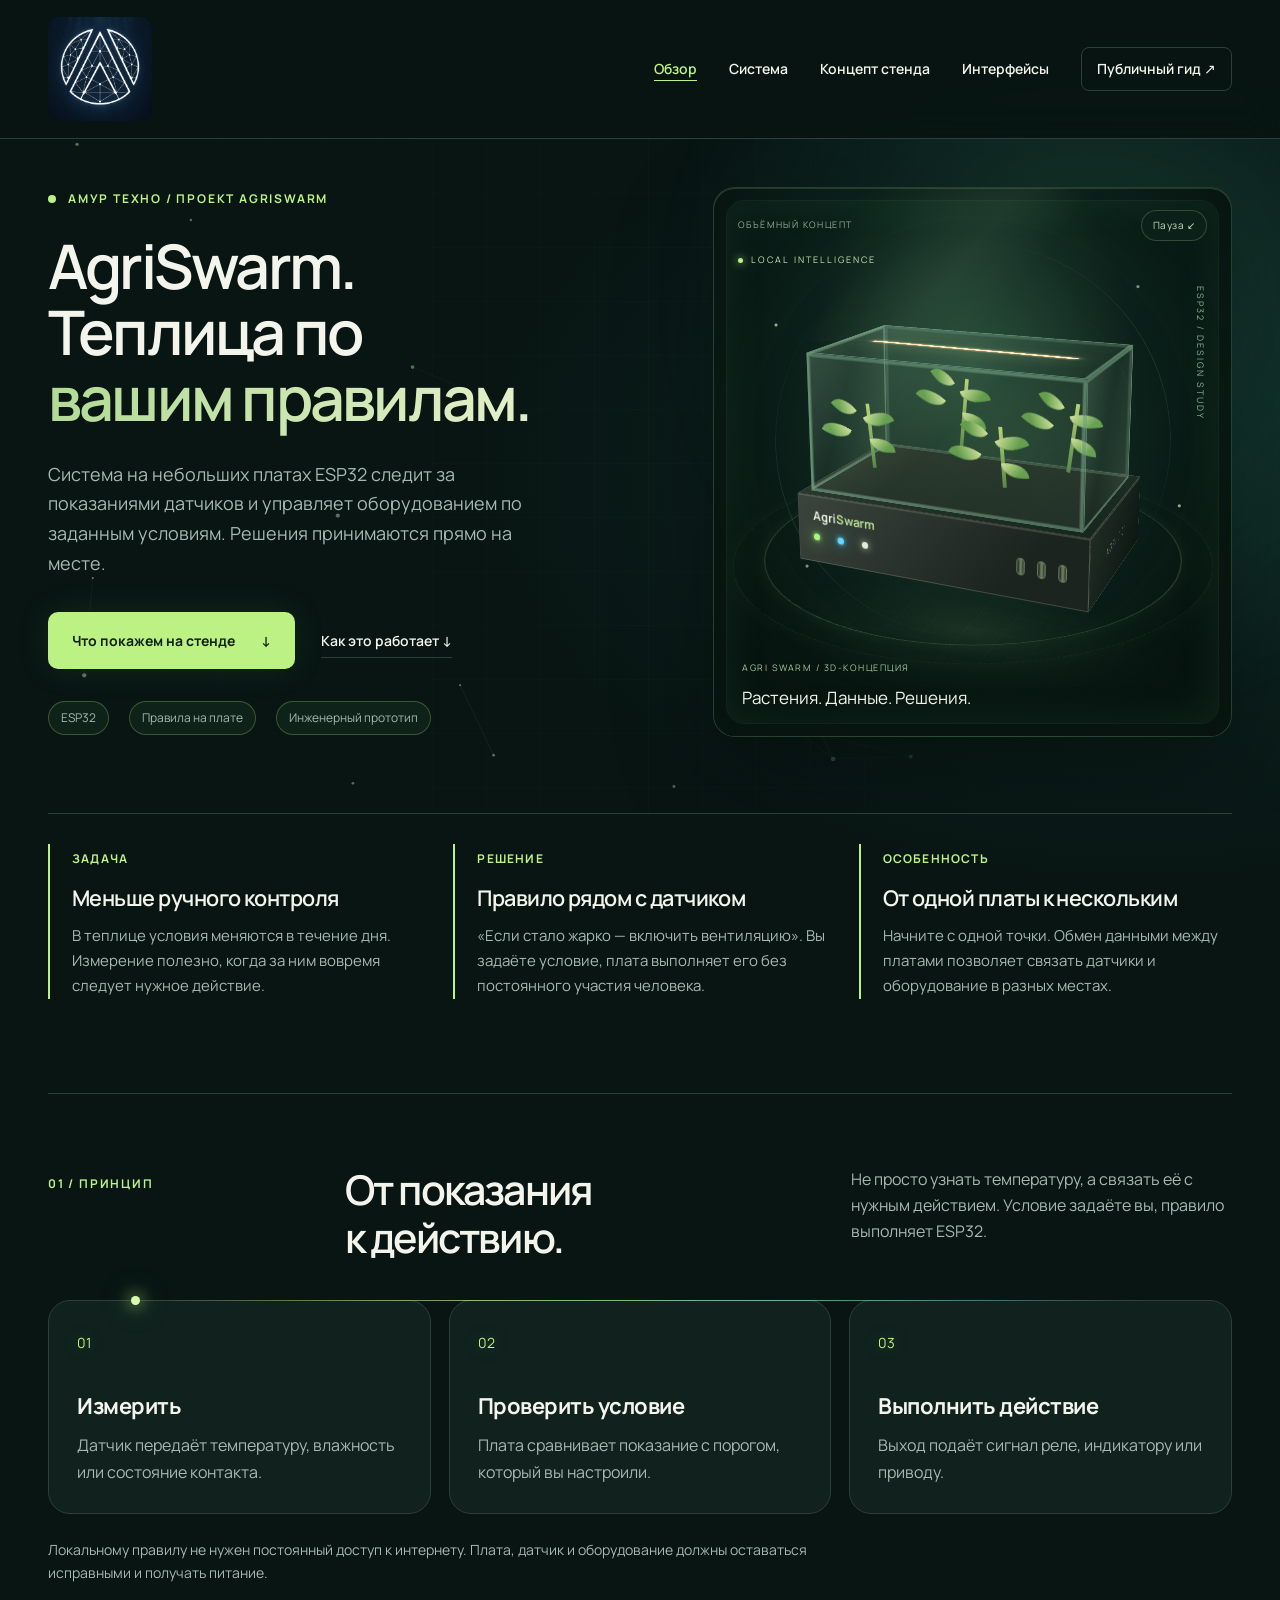
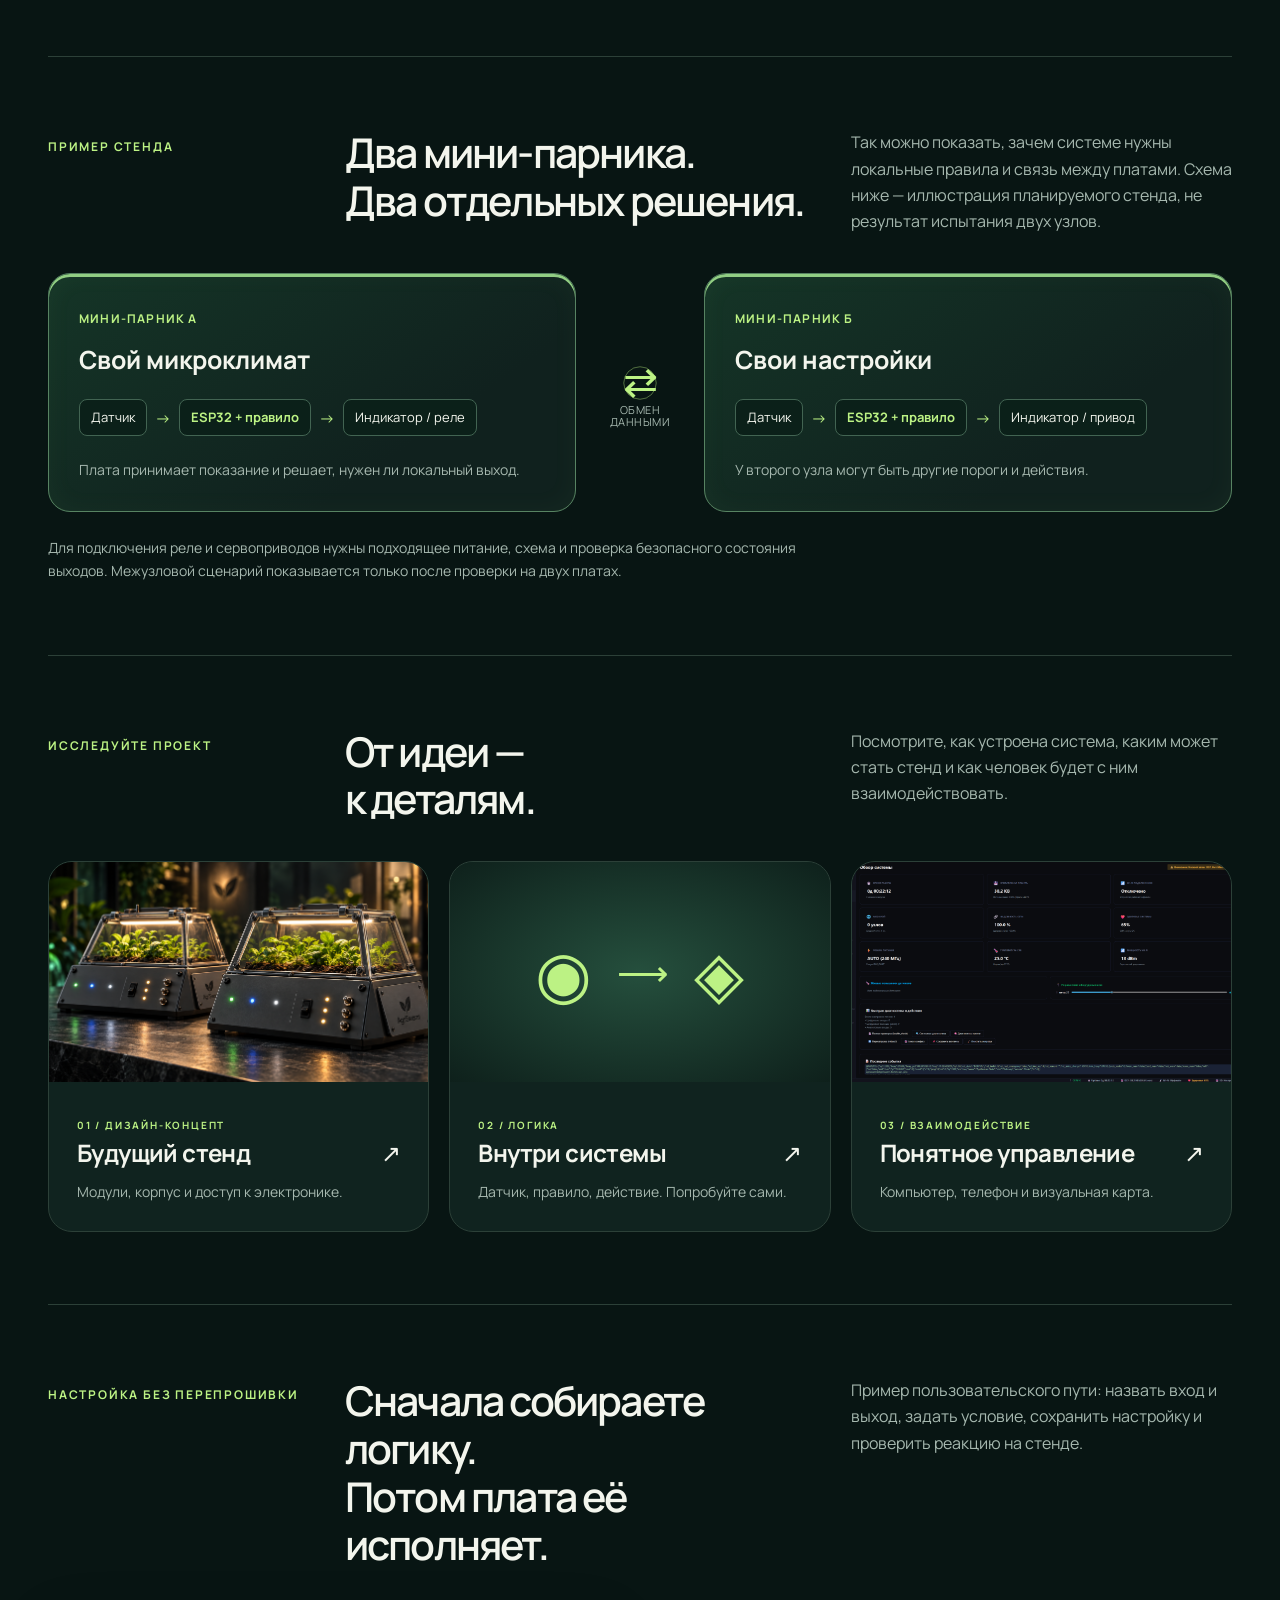
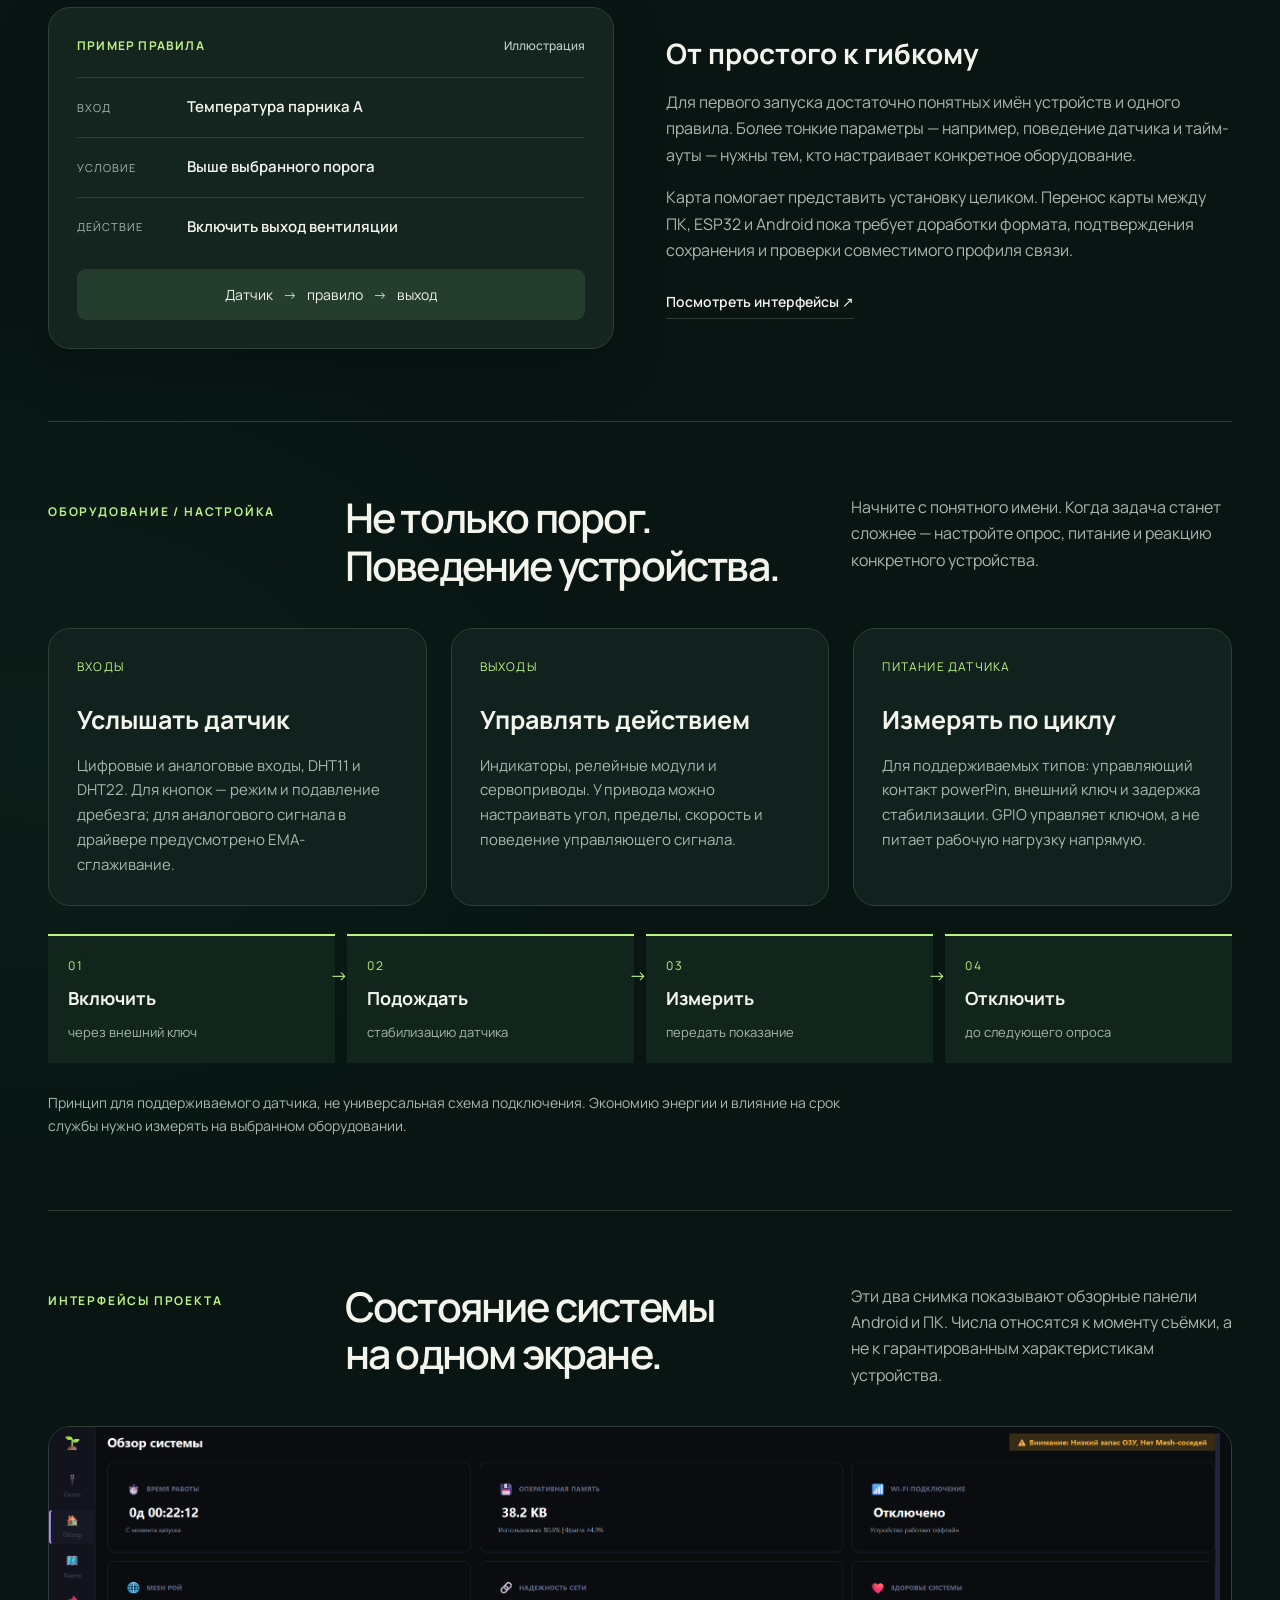
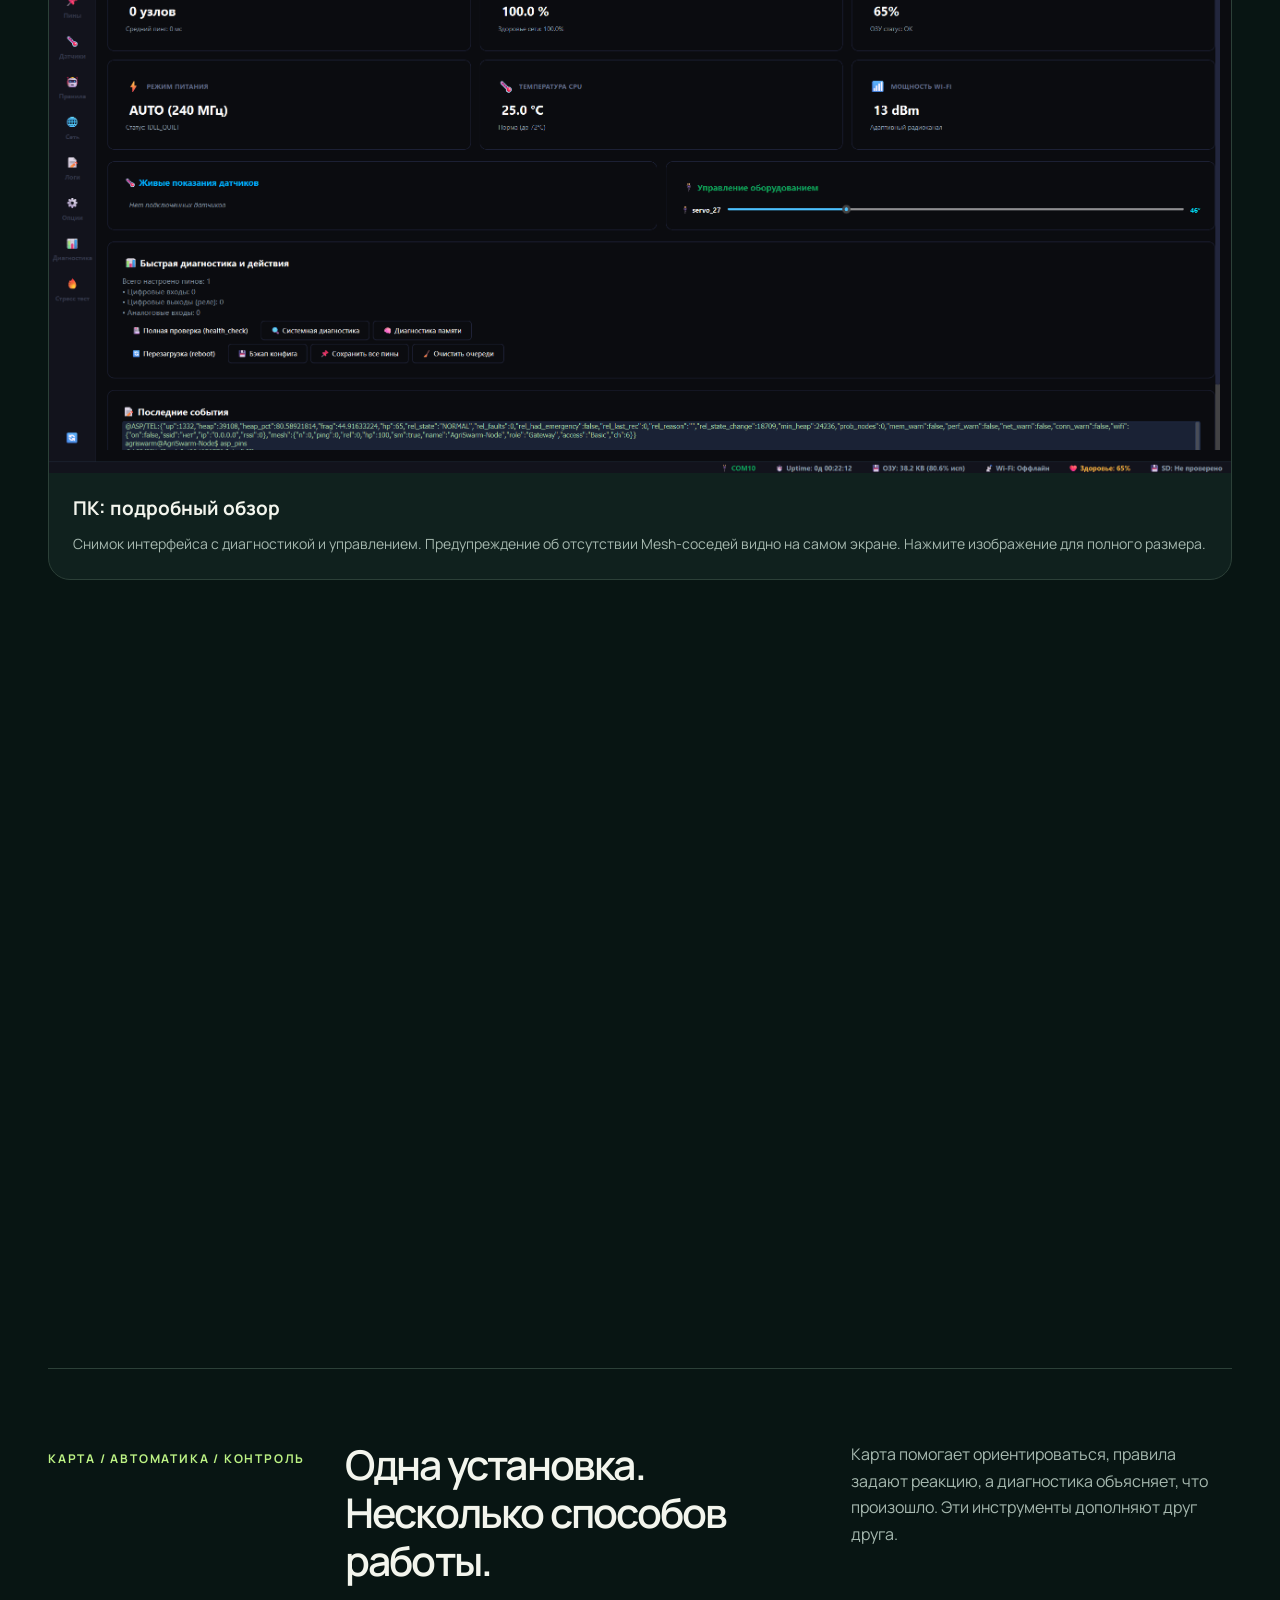
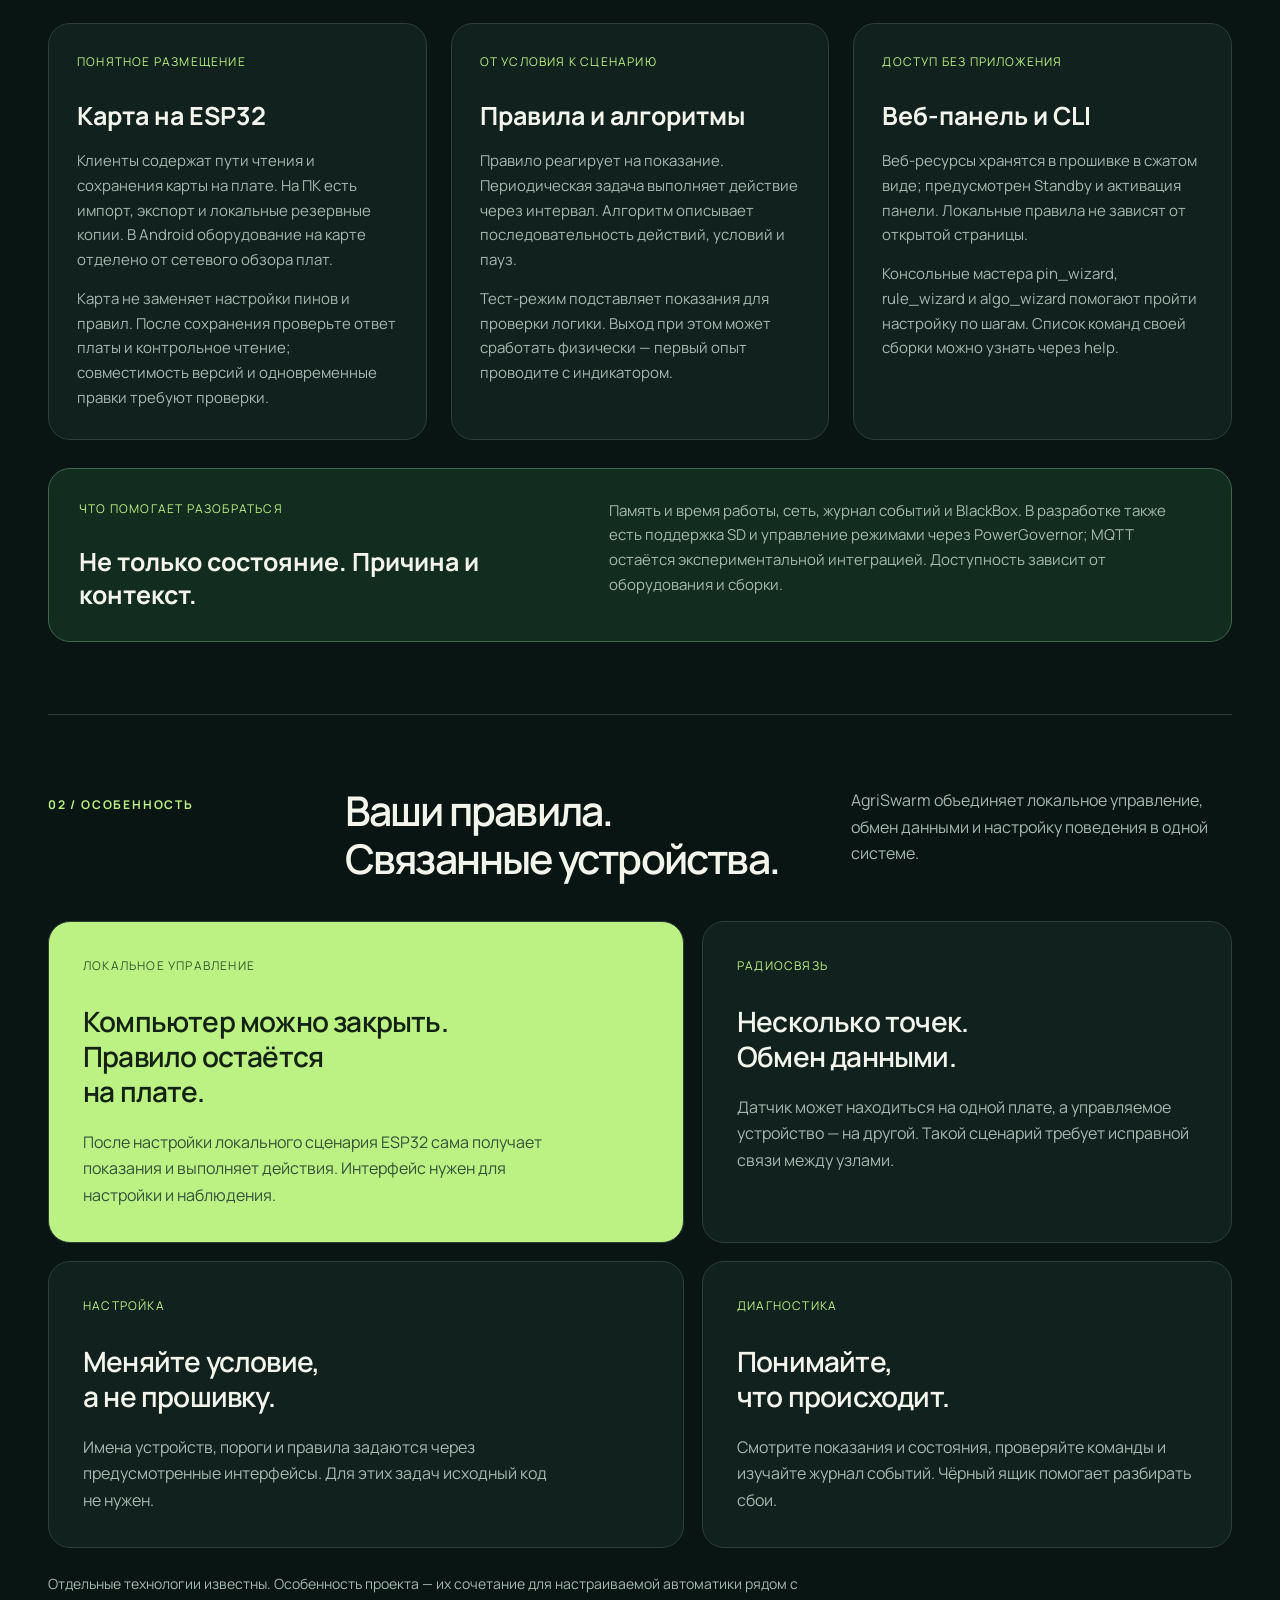
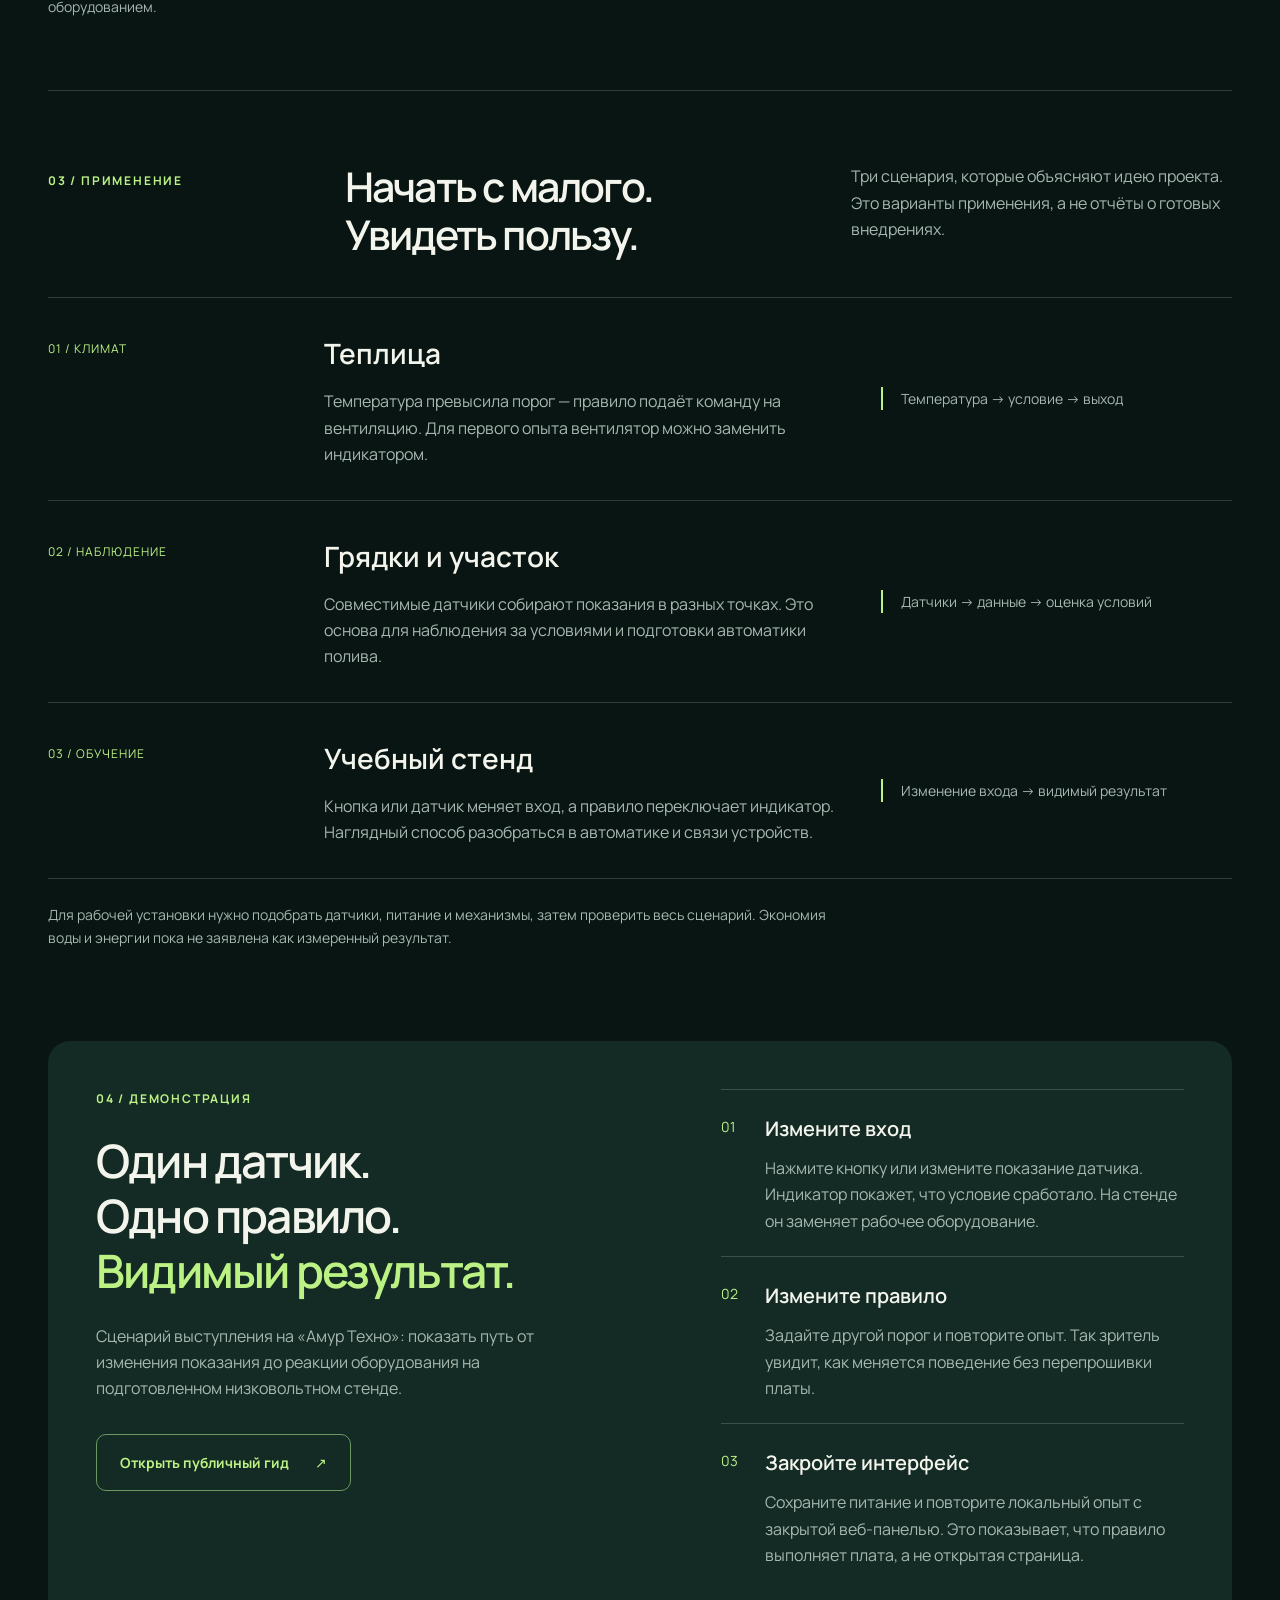
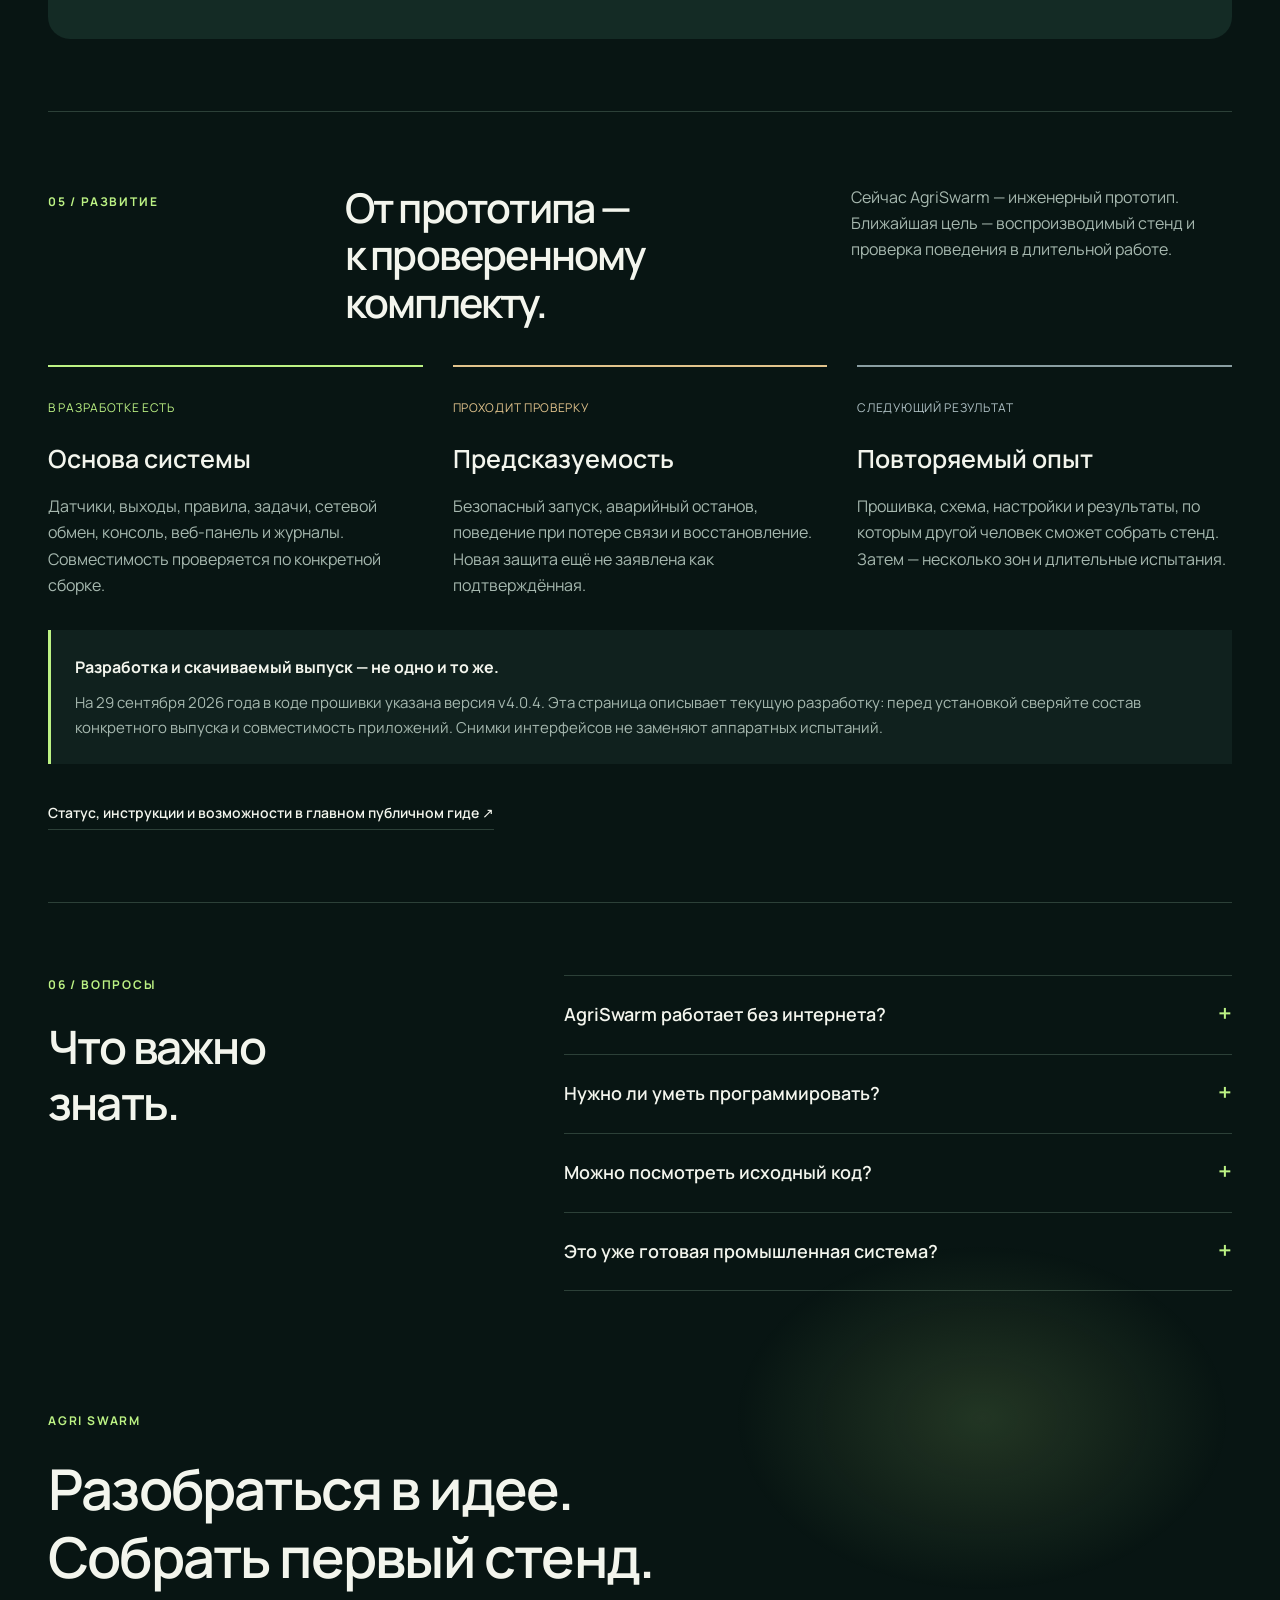
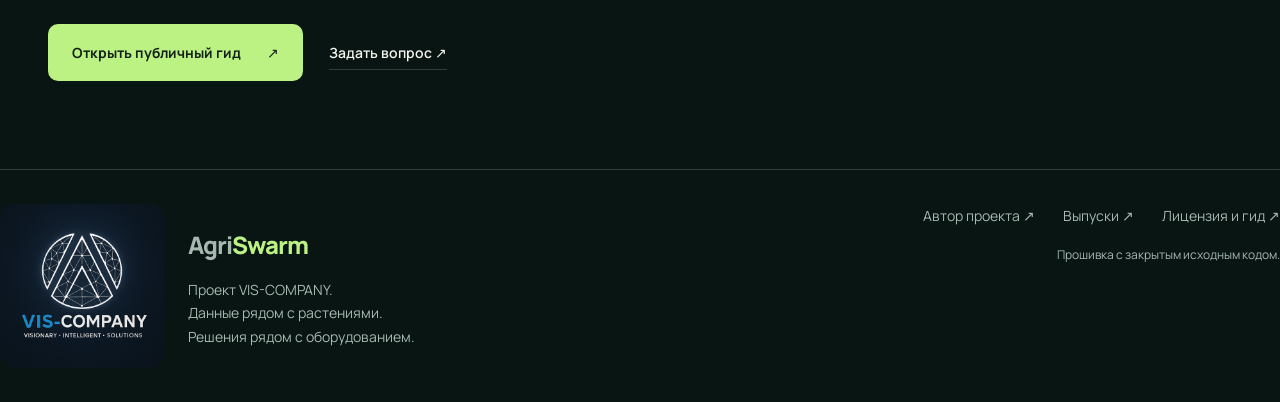
==== commit ca7acfda: "feat(site): многостраничная витрина с 3D-концептами и интерактивными примерами" ====
--- a/index.html
+++ b/index.html
@@ -8,6 +8,8 @@
   <meta name="description" content="AgriSwarm — проект локальной автоматики на ESP32. Датчики, правила и управление для теплиц, участков и учебных стендов. Возможности, демонстрация и документация.">
   <link rel="icon" type="image/jpeg" href="assets/vis-company.jpg">
   <link rel="stylesheet" href="styles.css">
+  <link rel="stylesheet" href="pages.css">
+  <link rel="stylesheet" href="luxury.css">
 </head>
 <body>
   <a class="skip" href="#main">Перейти к содержанию</a>
@@ -15,7 +17,7 @@
   <header class="header">
     <a class="brand company-brand" href="#main" aria-label="AgriSwarm — проект VIS-COMPANY, начало страницы"><img src="assets/vis-symbol.png" width="104" height="104" alt="Логотип VIS-COMPANY"></a>
     <button class="menu-toggle" type="button" aria-expanded="false" aria-controls="navigation">Меню <span aria-hidden="true">＋</span></button>
-    <nav id="navigation" aria-label="Основная навигация"><a href="#principle">Как работает</a><a href="#stand">Два мини-парника</a><a href="#possibilities">Возможности</a><a href="#scenarios">Применение</a><a href="#demonstration">Демонстрация</a><a class="nav-docs" href="https://github.com/qagent567/esp_progect_PUB">Публичный гид <span aria-hidden="true">↗</span></a></nav>
+    <nav id="navigation" aria-label="Основная навигация"><a href="index.html" aria-current="page">Обзор</a><a href="system.html">Система</a><a href="prototype.html">Концепт стенда</a><a href="interfaces.html">Интерфейсы</a><a class="nav-docs" href="https://github.com/qagent567/esp_progect_PUB">Публичный гид ↗</a></nav>
   </header>
   <main id="main">
     <section class="hero" aria-labelledby="hero-title">
@@ -27,7 +29,21 @@
         <div class="actions"><a class="button primary" href="#demonstration">Что покажем на стенде <span aria-hidden="true">↓</span></a><a class="text-link" href="#principle">Как это работает ↓</a></div>
         <p class="hero-note"><span>ESP32</span><span>Правила на плате</span><span>Инженерный прототип</span></p>
       </div>
-      <figure class="hero-art"><img src="assets/concept.png" width="1024" height="1024" alt="Концептуальная иллюстрация: теплица и связанные между собой электронные устройства" fetchpriority="high"><div class="hero-annotations" aria-hidden="true"><span>01 / ДАТЧИК</span><span>02 / ПРАВИЛО</span><span>03 / ДЕЙСТВИЕ</span></div><figcaption><span>AGRI SWARM / КОНЦЕПЦИЯ</span>Технологии рядом с землёй</figcaption></figure>
+      <figure class="hero-art luxury-stage" aria-label="Стилизованная объёмная модель будущего модуля AgriSwarm">
+        <div class="stage-halo" aria-hidden="true"></div><div class="stage-stars" aria-hidden="true"></div>
+        <div class="model-scene" aria-hidden="true"><div class="model-world">
+          <div class="orbit orbit-one"></div><div class="orbit orbit-two"></div><div class="model-floor"></div>
+          <div class="greenhouse-model">
+            <div class="glass-house"><div class="glass-pane glass-front"></div><div class="glass-pane glass-back"></div><div class="glass-pane glass-left"></div><div class="glass-pane glass-right"></div><div class="glass-pane glass-top"><div class="grow-bar"></div></div>
+              <div class="soil-bed"></div><div class="plant plant-one"><i></i><i></i><i></i><i></i></div><div class="plant plant-two"><i></i><i></i><i></i><i></i></div><div class="plant plant-three"><i></i><i></i><i></i><i></i></div><div class="plant plant-four"><i></i><i></i><i></i><i></i></div>
+            </div>
+            <div class="module-base"><div class="module-face module-front"><span class="model-wordmark">Agri<span>Swarm</span></span><div class="led-row"><i></i><i></i><i></i></div><div class="switch-bank"><b></b><b></b><b></b></div></div><div class="module-face module-back"></div><div class="module-face module-left"></div><div class="module-face module-right"><span>AGRI / 01</span></div><div class="module-face module-top"></div><div class="module-face module-bottom"></div></div>
+          </div>
+        </div></div>
+        <span class="stage-tag" aria-hidden="true"><i></i> LOCAL INTELLIGENCE</span><span class="stage-coordinates" aria-hidden="true">ESP32 / DESIGN STUDY</span>
+        <div class="stage-toolbar"><span>ОБЪЁМНЫЙ КОНЦЕПТ</span><button class="motion-toggle" type="button" aria-pressed="false" aria-label="Приостановить движение 3D-концепта">Пауза ↙</button></div>
+        <figcaption><span>AGRI SWARM / 3D-КОНЦЕПЦИЯ</span>Растения. Данные. Решения.</figcaption>
+      </figure>
     </section>
     <section class="project-brief" aria-label="Проект за полминуты">
       <article><span>ЗАДАЧА</span><h2>Меньше ручного контроля</h2><p>В теплице условия меняются в течение дня. Измерение полезно, когда за ним вовремя следует нужное действие.</p></article>
@@ -48,11 +64,15 @@
       </div>
       <p class="section-note">Для подключения реле и сервоприводов нужны подходящее питание, схема и проверка безопасного состояния выходов. Межузловой сценарий показывается только после проверки на двух платах.</p>
     </section>
+    <section class="section portal-section" aria-labelledby="explore-title">
+      <div class="section-head"><p class="eyebrow">ИССЛЕДУЙТЕ ПРОЕКТ</p><h2 id="explore-title">От идеи —<br>к деталям.</h2><p>Посмотрите, как устроена система, каким может стать стенд и как человек будет с ним взаимодействовать.</p></div>
+      <div class="portal-grid"><a class="portal-card" href="prototype.html"><img src="assets/modules-concept.png" alt="Концептуальный рендер двух мини-парников" loading="lazy"><div><span class="eyebrow">01 / ДИЗАЙН-КОНЦЕПТ</span><h3>Будущий стенд <span>↗</span></h3><p>Модули, корпус и доступ к электронике.</p></div></a><a class="portal-card" href="system.html"><div class="portal-symbol" aria-hidden="true">◉ <span>⟶</span> ◈</div><div><span class="eyebrow">02 / ЛОГИКА</span><h3>Внутри системы <span>↗</span></h3><p>Датчик, правило, действие. Попробуйте сами.</p></div></a><a class="portal-card" href="interfaces.html"><img src="assets/desktop-overview.png" alt="Обзор приложения AgriSwarm для ПК" loading="lazy"><div><span class="eyebrow">03 / ВЗАИМОДЕЙСТВИЕ</span><h3>Понятное управление <span>↗</span></h3><p>Компьютер, телефон и визуальная карта.</p></div></a></div>
+    </section>
     <section class="section setup" aria-labelledby="setup-title">
       <div class="section-head"><p class="eyebrow">НАСТРОЙКА БЕЗ ПЕРЕПРОШИВКИ</p><h2 id="setup-title">Сначала собираете логику.<br>Потом плата её исполняет.</h2><p>Пример пользовательского пути: назвать вход и выход, задать условие, сохранить настройку и проверить реакцию на стенде.</p></div>
       <div class="setup-grid">
         <div class="example-card" aria-label="Схематичный пример настройки правила"><div class="example-top"><span>ПРИМЕР ПРАВИЛА</span><span class="example-badge">Иллюстрация</span></div><div class="example-row"><small>ВХОД</small><strong>Температура парника А</strong></div><div class="example-row"><small>УСЛОВИЕ</small><strong>Выше выбранного порога</strong></div><div class="example-row"><small>ДЕЙСТВИЕ</small><strong>Включить выход вентиляции</strong></div><div class="example-result">Датчик <span>→</span> правило <span>→</span> выход</div></div>
-        <div class="setup-copy"><h3>От простого к гибкому</h3><p>Для первого запуска достаточно понятных имён устройств и одного правила. Более тонкие параметры — например, поведение датчика и тайм-ауты — нужны тем, кто настраивает конкретное оборудование.</p><p>В текущей разработке ПК-приложение и Android-клиент содержат средства чтения и сохранения карты на ESP32. Сквозную совместимость версий и разрешение одновременных правок ещё нужно проверять отдельно.</p><a class="text-link inline-link" href="https://github.com/qagent567/esp_progect_PUB">Изучить публичный гид ↗</a></div>
+        <div class="setup-copy"><h3>От простого к гибкому</h3><p>Для первого запуска достаточно понятных имён устройств и одного правила. Более тонкие параметры — например, поведение датчика и тайм-ауты — нужны тем, кто настраивает конкретное оборудование.</p><p>Карта помогает представить установку целиком. Перенос карты между ПК, ESP32 и Android пока требует доработки формата, подтверждения сохранения и проверки совместимого профиля связи.</p><a class="text-link inline-link" href="interfaces.html">Посмотреть интерфейсы ↗</a></div>
       </div>
     </section>
     <section class="section equipment" id="equipment" aria-labelledby="equipment-title">
@@ -124,5 +144,6 @@
   <footer><div class="footer-company"><img src="assets/vis-company.jpg" width="164" height="164" alt="VIS-COMPANY — Visionary, Intelligent, Solutions" loading="lazy"><div><a class="brand" href="#main">Agri<span>Swarm</span></a><p>Проект VIS-COMPANY.<br>Данные рядом с растениями.<br>Решения рядом с оборудованием.</p></div></div><div class="footer-links"><a href="https://github.com/qagent567">Автор проекта ↗</a><a href="https://github.com/qagent567/esp_progect_PUB/releases">Выпуски ↗</a><a href="https://github.com/qagent567/esp_progect_PUB">Лицензия и гид ↗</a><span>Прошивка с закрытым исходным кодом.</span></div></footer>
   <dialog class="image-dialog" aria-label="Просмотр снимка интерфейса"><button class="image-dialog-close" type="button" aria-label="Закрыть изображение">×</button><figure><img alt=""><figcaption></figcaption></figure></dialog>
   <script src="site.js" defer></script>
+  <script src="luxury.js" defer></script>
 </body>
 </html>
--- a/pages.css
+++ b/pages.css
@@ -0,0 +1,16 @@
+/* Общий визуальный язык многостраничной витрины. */
+.header nav a[aria-current=page]{color:var(--lime);border-bottom:1px solid var(--lime)}
+.page-intro{padding:76px 48px 48px;max-width:1100px}.page-intro h1{font-size:clamp(44px,6vw,78px)}.page-intro .intro{max-width:730px}.breadcrumbs{font-size:12px;color:var(--muted);margin-bottom:36px;display:flex;gap:12px}.breadcrumbs span{opacity:.5}
+.portal-grid{display:grid;grid-template-columns:repeat(3,1fr);gap:20px}.portal-card{display:flex;flex-direction:column;border:1px solid var(--line);border-radius:24px;background:#10231f;overflow:hidden;transition:transform .35s,border-color .35s,box-shadow .35s}.portal-card:hover{transform:translateY(-7px);border-color:#92c777;box-shadow:0 20px 60px #0005}.portal-card>img,.portal-symbol{width:100%;height:220px;object-fit:cover}.portal-symbol{display:flex;align-items:center;justify-content:center;gap:25px;font-size:65px;color:var(--lime);background:radial-gradient(ellipse,#254f3d,#0e201b)}.portal-symbol span{font-size:36px;animation:link-pulse 3s infinite}.portal-card>div:last-child{padding:28px}.portal-card .eyebrow{font-size:10px;margin-bottom:15px}.portal-card h3{font-size:24px;line-height:1.3;letter-spacing:-.6px;margin-bottom:12px}.portal-card h3 span{float:right}.portal-card p{color:var(--muted);font-size:14px}
+.wide-concept{margin:0 48px;position:relative;border:1px solid var(--line);border-radius:28px;overflow:hidden;background:#0d1915}.wide-concept>img{width:100%;aspect-ratio:2;object-fit:cover}.wide-concept figcaption{position:absolute;left:28px;bottom:24px;padding:8px 14px;background:#071510dc;border:1px solid #88ae6c55;border-radius:30px;font-size:11px;letter-spacing:1.5px;color:var(--lime);backdrop-filter:blur(10px)}.concept-label{display:inline-block;border:1px solid #7f985c;padding:7px 12px;border-radius:25px;color:#d5e7ad;font-size:11px;letter-spacing:1px;margin-top:24px}
+.visual-panel{padding:32px;border:1px solid var(--line);border-radius:24px;background:linear-gradient(145deg,#18362a,#0c1d19)}.visual-panel h3{font-size:25px;line-height:1.25;margin:12px 0 18px}.visual-panel p{color:var(--muted)}.detail-grid{display:grid;grid-template-columns:repeat(3,1fr);gap:20px}.detail-card{padding:28px;border:1px solid var(--line);border-radius:22px;background:var(--panel)}.detail-card h3{font-size:22px;line-height:1.3;margin:18px 0 14px}.detail-card p{color:var(--muted);font-size:15px}.detail-card .number{font-size:12px;color:var(--lime);letter-spacing:2px}
+.anatomy{display:grid;grid-template-columns:1.15fr 1fr;gap:30px;align-items:center}.anatomy-visual{position:relative;border-radius:24px;overflow:hidden}.anatomy-visual img{width:100%;aspect-ratio:1.2;object-fit:cover}.hotspot{position:absolute;width:34px;height:34px;border-radius:50%;border:1px solid #c9faa2;background:#14281dda;color:var(--lime);font-weight:700;cursor:pointer;box-shadow:0 0 0 7px #b8f58c15;transition:box-shadow .25s,transform .25s}.hotspot:hover,.hotspot[aria-pressed=true]{box-shadow:0 0 0 12px #b8f58c22;transform:scale(1.1)}.hotspot:nth-of-type(1){left:57%;top:15%}.hotspot:nth-of-type(2){left:48%;top:45%}.hotspot:nth-of-type(3){left:68%;top:73%}.anatomy-copy .part-list{display:grid;gap:10px;margin-bottom:24px}.part-choice{text-align:left;padding:14px 18px;border:1px solid var(--line);border-radius:12px;color:var(--text);background:#10231e;cursor:pointer}.part-choice[aria-pressed=true]{color:var(--lime);border-color:var(--lime);background:#1d3526}.part-description{min-height:126px;color:var(--muted)}
+.concept-board{margin:0;border:1px solid var(--line);border-radius:20px;overflow:hidden}.concept-board img{width:100%;height:auto}.concept-board figcaption{padding:20px;color:var(--muted);font-size:13px;background:var(--panel)}.next-page{display:flex;justify-content:space-between;align-items:center;margin:20px 48px 60px;padding:32px 0;border-top:1px solid var(--line);gap:20px}.next-page small{display:block;color:var(--muted);font-size:12px}.next-page strong{font-size:24px;line-height:1.25}.next-page>a{color:var(--lime);font-size:30px}
+.rule-lab{display:grid;grid-template-columns:1fr 1fr;gap:30px}.lab-controls{display:grid;gap:24px}.lab-controls label{display:block;font-weight:600;margin-bottom:12px}.lab-controls input[type=range]{width:100%;accent-color:var(--lime);cursor:pointer}.lab-value{font-size:48px;line-height:1;color:var(--lime);font-variant-numeric:tabular-nums;margin-bottom:22px}.lab-value small{font-size:18px;color:var(--muted)}.lab-legend{display:flex;justify-content:space-between;font-size:12px;color:var(--muted)}.output-card{display:flex;flex-direction:column;align-items:center;justify-content:center;min-height:300px;border:1px solid var(--line);border-radius:22px;background:#071613;text-align:center;padding:24px}.fan{width:96px;height:96px;color:#648176;transition:color .5s;margin-bottom:25px}.output-card[data-on=true]{background:radial-gradient(ellipse,#2c5130,#0c2018);border-color:var(--lime)}.output-card[data-on=true] .fan{color:var(--lime);animation:fan-spin 2.2s linear infinite}.output-card strong{font-size:23px}.output-card p{font-size:14px;margin-top:10px;max-width:310px}.lab-feedback{border-top:1px solid var(--line);padding-top:18px;font-size:14px;min-height:70px}
+.network-scene{display:grid;grid-template-columns:1fr 100px 1fr;align-items:center;gap:22px;margin:28px 0}.network-node{border:1px solid #6f9c64;border-radius:20px;padding:28px;background:#122e23;text-align:center}.network-node .eyebrow{margin:0 0 18px;font-size:10px}.network-node h3{font-size:24px}.network-node p{font-size:14px;margin-top:12px}.network-packets{height:2px;background:#76ac66;position:relative}.network-packets::before{content:'';position:absolute;top:-4px;left:0;width:10px;height:10px;background:var(--lime);box-shadow:0 0 18px var(--lime);border-radius:50%;animation:packet-travel 2.8s ease-in-out infinite}.network-caption{text-align:center;color:var(--muted);font-size:13px}.split-gallery{display:grid;grid-template-columns:1.4fr .6fr;gap:24px;align-items:start}.split-gallery figure{margin:0;border:1px solid var(--line);border-radius:22px;overflow:hidden;background:var(--panel)}.split-gallery img{width:100%}.split-gallery .phone-example img{height:530px;object-fit:contain;padding:20px;background:radial-gradient(circle,#214534,#091a16)}.split-gallery figcaption{padding:24px;color:var(--muted);font-size:14px}.split-gallery figcaption strong{display:block;color:var(--text);font-size:21px;margin-bottom:10px}.gallery-image{display:block;cursor:zoom-in}
+.map-concept{position:relative;min-height:340px;padding:32px;background-color:#0b211a;background-image:linear-gradient(#8db99c0b 1px,transparent 1px),linear-gradient(90deg,#8db99c0b 1px,transparent 1px);background-size:30px 30px;border:1px solid var(--line);border-radius:22px}.map-zone{border:1px dashed #81b17d;border-radius:20px;padding:24px;display:grid;gap:16px;margin-bottom:20px}.map-zone small{color:var(--lime);letter-spacing:2px}.map-devices{display:flex;align-items:center;gap:14px}.map-devices span{padding:12px 16px;border-radius:10px;border:1px solid #66886a;background:#1b392a;font-size:14px}.map-devices b{color:var(--lime)}.map-caption{font-size:12px;color:var(--muted)}
+@keyframes fan-spin{to{transform:rotate(360deg)}}@keyframes packet-travel{0%{left:0;opacity:0}15%,85%{opacity:1}100%{left:calc(100% - 10px);opacity:0}}
+@media(max-width:1000px){.portal-grid{grid-template-columns:1fr 1fr}.portal-card:last-child{grid-column:1/-1}.anatomy{grid-template-columns:1fr 1fr}.header nav{gap:16px}.detail-grid{grid-template-columns:1fr 1fr}.detail-grid article:last-child{grid-column:1/-1}}
+@media(max-width:800px){.header nav a[aria-current=page]{border-bottom:none}.rule-lab,.anatomy,.split-gallery{grid-template-columns:1fr}.split-gallery .phone-example{max-width:440px;justify-self:center;width:100%}.network-scene{grid-template-columns:1fr}.network-packets{width:2px;height:45px;justify-self:center}.network-packets::before{animation:none;left:-4px;top:15px}.portal-card:last-child{grid-column:auto}.portal-grid{grid-template-columns:1fr}.detail-grid{grid-template-columns:1fr}.detail-grid article:last-child{grid-column:auto}}
+@media(max-width:650px){.page-intro{padding:48px 20px 32px}.page-intro h1{letter-spacing:-2px}.wide-concept{margin:0 20px;border-radius:18px}.wide-concept>img{aspect-ratio:1.3}.wide-concept figcaption{left:12px;bottom:12px;font-size:9px}.visual-panel{padding:22px}.network-node{padding:20px}.next-page{margin:10px 20px 40px}.next-page strong{font-size:20px}.map-concept{padding:18px}.map-zone{padding:16px}.map-devices{gap:6px}.map-devices span{padding:10px;font-size:12px}}
+@media(prefers-reduced-motion:reduce){.portal-card:hover{transform:none}.fan,.network-packets::before{animation:none!important}.hotspot:hover,.hotspot[aria-pressed=true]{transform:none}}
--- a/luxury.css
+++ b/luxury.css
@@ -0,0 +1,18 @@
+/* Объёмный CSS-концепт: геометрия и свет без внешнего 3D-движка. */
+.luxury-stage{height:550px;background:radial-gradient(ellipse at 50% 32%,#254937 0%,#0b201a 44%,#071410 80%);border:1px solid #66976a55;box-shadow:0 30px 100px #0005,inset 0 1px 0 #d1e6b624;isolation:isolate;overflow:hidden;--model-yaw:-24deg;--model-pitch:-13deg;--model-lift:0px}
+.luxury-stage::before{content:'';position:absolute;inset:12px;border:1px solid #c0edb211;border-radius:18px;pointer-events:none;z-index:6}.luxury-stage::after{content:'';position:absolute;inset:0;background:linear-gradient(130deg,transparent 32%,#d5fcb00b 48%,transparent 60%);pointer-events:none;mix-blend-mode:screen;animation:stage-sheen 12s ease-in-out infinite}
+.stage-halo{position:absolute;width:440px;height:440px;left:50%;top:46%;transform:translate(-50%,-50%);border-radius:50%;background:radial-gradient(circle,#afe78d12,transparent 65%);box-shadow:0 0 100px #94c67c09;animation:halo-breathe 7s ease-in-out infinite alternate}.stage-halo::before,.stage-halo::after{content:'';position:absolute;inset:22px;border:1px solid #b1e89d22;border-radius:50%;mask-image:linear-gradient(transparent,#000,transparent);transform:rotate(-25deg)}.stage-halo::after{inset:55px;border-style:dashed;opacity:.5;animation:halo-spin 65s linear infinite}
+.stage-stars{position:absolute;inset:0;opacity:.65;background-image:radial-gradient(circle at 12% 25%,#dcffc0 0 1px,transparent 2px),radial-gradient(circle at 82% 18%,#a1dfca 0 1px,transparent 2px),radial-gradient(circle at 18% 69%,#a1dfca 0 1px,transparent 2px),radial-gradient(circle at 90% 58%,#dcffc0 0 1px,transparent 2px);animation:stars-glint 6s ease-in-out infinite alternate}
+.model-scene{position:absolute;inset:30px 0 85px;perspective:1000px;perspective-origin:50% 35%;display:grid;place-items:center}.model-world{width:340px;height:330px;position:relative;transform-style:preserve-3d;transform:translateY(var(--model-lift)) rotateX(var(--model-pitch)) rotateY(var(--model-yaw));will-change:transform}.greenhouse-model{position:absolute;left:20px;top:25px;width:300px;height:250px;transform-style:preserve-3d}.module-base{position:absolute;top:190px;left:0;width:300px;height:70px;transform-style:preserve-3d}.module-face{position:absolute;top:0;left:0;width:300px;height:70px;border:1px solid #87908155;background:linear-gradient(140deg,#343d35,#171e19 70%);backface-visibility:hidden;box-shadow:inset 0 1px 0 #d7dfc327}.module-front{transform:translateZ(90px);background:linear-gradient(130deg,#3c453d,#1b241f 75%);display:flex;align-items:center;padding:16px;gap:28px}.module-back{transform:rotateY(180deg) translateZ(90px)}.module-left,.module-right{width:180px;left:60px;transform:rotateY(-90deg) translateZ(150px);background:linear-gradient(145deg,#1f2c23,#0c1712)}.module-right{transform:rotateY(90deg) translateZ(150px);display:grid;place-items:center}.module-right span{font-size:11px;color:#849780;letter-spacing:3px}.module-top,.module-bottom{height:180px;top:-55px;transform:rotateX(90deg) translateZ(35px);background:linear-gradient(120deg,#303e31,#17261e)}.module-bottom{transform:rotateX(-90deg) translateZ(35px)}.model-wordmark{font-size:13px;font-weight:700;position:absolute;left:16px;top:10px;color:#e8eddc}.model-wordmark span{color:#b5dd95}.led-row{display:flex;gap:20px;margin-top:17px}.led-row i{width:7px;height:7px;border-radius:50%;background:#a8f782;box-shadow:0 0 5px #a8f782,0 0 17px #99fc6f;animation:led-breathe 3s ease-in-out infinite}.led-row i:nth-child(2){background:#64d9ff;box-shadow:0 0 5px #64d9ff,0 0 15px #36b7f3;animation-delay:1s}.led-row i:nth-child(3){background:#e3eddb;box-shadow:0 0 8px #c0d4b3;animation:none}.switch-bank{display:flex;gap:12px;position:absolute;right:20px;top:28px}.switch-bank b{width:8px;height:17px;border-radius:4px;background:linear-gradient(90deg,#080f0a,#7b8c6c,#222f23);border:1px solid #768665}
+.glass-house{position:absolute;left:10px;top:50px;width:280px;height:140px;transform-style:preserve-3d}.glass-pane{position:absolute;left:0;top:0;width:280px;height:140px;border:3px solid #729d8199;background:linear-gradient(120deg,#d2f6d31a,#9cdbc003 42%,#c6e9b91c);box-shadow:inset 0 0 0 1px #d2f6cc25;backface-visibility:visible}.glass-front{transform:translateZ(80px);background:linear-gradient(135deg,#cfffd51c,transparent 50%,#c3e6b70e)}.glass-back{transform:translateZ(-80px);opacity:.5}.glass-left,.glass-right{width:160px;left:60px;transform:rotateY(90deg) translateZ(-140px)}.glass-right{transform:rotateY(90deg) translateZ(140px)}.glass-top{height:160px;top:-10px;transform:rotateX(90deg) translateZ(70px);background:linear-gradient(125deg,#a6d9b127,transparent)}.grow-bar{position:absolute;left:28px;right:28px;top:78px;height:6px;border-radius:4px;background:#ffe9bb;box-shadow:0 0 8px #ffe9bb,0 8px 38px #f1de8b88}
+.soil-bed{position:absolute;left:10px;top:60px;width:260px;height:150px;transform:rotateX(90deg) translateZ(-60px);background:radial-gradient(circle,#5e4730 1px,transparent 2px) 0 0/8px 8px,#28221a;border:6px solid #333d2d}.plant{position:absolute;left:46px;top:55px;width:4px;height:66px;background:linear-gradient(#b8d276,#538545);transform-style:preserve-3d;transform:translateZ(43px) rotate(-6deg)}.plant-two{left:115px;top:39px;height:82px;transform:translateZ(-30px) rotate(5deg)}.plant-three{left:185px;top:64px;height:60px;transform:translateZ(39px) rotate(-5deg)}.plant-four{left:234px;top:52px;height:72px;transform:translateZ(-27px) rotate(7deg)}.plant i{position:absolute;width:31px;height:17px;border-radius:0 90% 0 90%;background:linear-gradient(145deg,#d0e29a,#639d4c 70%);box-shadow:inset 0 -1px 0 #2c572944;transform-origin:0 100%;left:2px;top:13px;transform:rotate(-24deg)}.plant i:nth-child(2){left:-28px;top:25px;transform:scaleX(-1) rotate(-30deg)}.plant i:nth-child(3){top:36px;transform:rotate(-7deg);width:26px}.plant i:nth-child(4){left:-24px;top:1px;transform:scaleX(-1) rotate(-50deg);width:25px}
+.model-floor{position:absolute;left:-80px;top:210px;width:500px;height:300px;transform:rotateX(90deg) translateZ(-20px);background:radial-gradient(ellipse,#92cf701e,transparent 64%),repeating-linear-gradient(90deg,transparent 0 39px,#b4d29a12 40px),repeating-linear-gradient(0deg,transparent 0 39px,#b4d29a12 40px);mask-image:radial-gradient(ellipse,#000,transparent 72%)}.orbit{position:absolute;width:420px;height:420px;border:1px solid #a9d78744;left:-40px;top:70px;border-radius:50%;transform:rotateX(90deg);box-shadow:0 0 18px #8ac47811}.orbit::after{content:'';position:absolute;left:14%;top:14%;width:7px;height:7px;border-radius:50%;background:var(--lime);box-shadow:0 0 15px var(--lime)}.orbit-two{width:480px;height:480px;left:-70px;top:40px;border-style:dashed;opacity:.35}
+.stage-tag{position:absolute;top:65px;left:24px;font-size:9px;letter-spacing:2px;color:#c9e2b9;display:flex;gap:8px;align-items:center}.stage-tag i{width:5px;height:5px;border-radius:50%;background:var(--lime);box-shadow:0 0 9px var(--lime)}.stage-coordinates{position:absolute;right:24px;top:98px;font-size:9px;writing-mode:vertical-rl;letter-spacing:2px;color:#8bb39a}.stage-toolbar{position:absolute;top:22px;left:24px;right:24px;display:flex;justify-content:space-between;align-items:center;z-index:10;font-size:9px;letter-spacing:1.4px;color:#93ad95}.motion-toggle{border:1px solid #9cbe8c44;background:#0c201a;color:#c7dbb9;border-radius:30px;padding:6px 11px;font-size:10px;cursor:pointer;letter-spacing:.5px}.motion-toggle:hover{border-color:var(--lime);color:var(--lime)}.luxury-stage figcaption{padding:30px 28px 24px;background:linear-gradient(transparent,#071410);z-index:5;font-size:17px}.luxury-stage figcaption span{font-size:9px;color:#a7c89c;margin-bottom:8px}
+.hero .hero-copy{position:relative;z-index:3}.hero h1 em{background:linear-gradient(100deg,#b1da94,#e2efc8 48%,#9bc5aa 75%,#b1da94);background-size:200% 100%;background-clip:text;-webkit-background-clip:text;color:transparent;animation:metal-light 12s ease-in-out infinite alternate}.hero .primary{box-shadow:0 0 35px #b1e28518;position:relative;overflow:hidden}.hero .primary::after{content:'';position:absolute;inset:-60%;background:linear-gradient(100deg,transparent 42%,#fff5 50%,transparent 58%);transform:translateX(-70%);animation:button-light 9s ease-in-out infinite;pointer-events:none}.luxury-stage[data-paused=true] *,.luxury-stage[data-paused=true]::after{animation-play-state:paused}
+@keyframes stage-sheen{0%,25%{transform:translateX(-80%);opacity:0}50%{opacity:.7}75%,100%{transform:translateX(80%);opacity:0}}@keyframes halo-breathe{to{opacity:.45;transform:translate(-50%,-50%) scale(1.09)}}@keyframes halo-spin{to{transform:rotate(335deg)}}@keyframes stars-glint{to{opacity:.2}}@keyframes led-breathe{50%{opacity:.65}}@keyframes metal-light{to{background-position:100% 0}}@keyframes button-light{0%,75%{transform:translateX(-70%)}100%{transform:translateX(70%)}}
+@media(max-width:1100px) and (min-width:651px){.model-scene{transform:scale(.83)}.luxury-stage{height:500px}.stage-tag{top:80px;font-size:8px}}
+@media(max-width:650px){.luxury-stage{height:460px;max-height:none}.model-scene{transform:scale(.86);inset:35px 0 80px}.stage-coordinates{right:16px;top:80px}.stage-tag{left:18px;top:65px;font-size:8px}.stage-toolbar{left:18px;right:18px}.stage-halo{width:330px;height:330px}.luxury-stage figcaption{padding:26px 20px 20px}.hero-art{width:100%}}
+.motion-toggle{display:none}.js .motion-toggle{display:inline-block}
+@media(min-width:651px) and (max-width:900px){.hero .model-scene{transform:scale(.74)}.hero .stage-coordinates{right:12px;top:96px}}
+@media(max-width:380px){.model-scene{transform:scale(.74)}.luxury-stage{height:420px}}
+@media(prefers-reduced-motion:reduce){.model-world{will-change:auto}.luxury-stage *,.luxury-stage::after,.hero h1 em,.hero .primary::after{animation:none!important}.stage-stars{opacity:.5}}
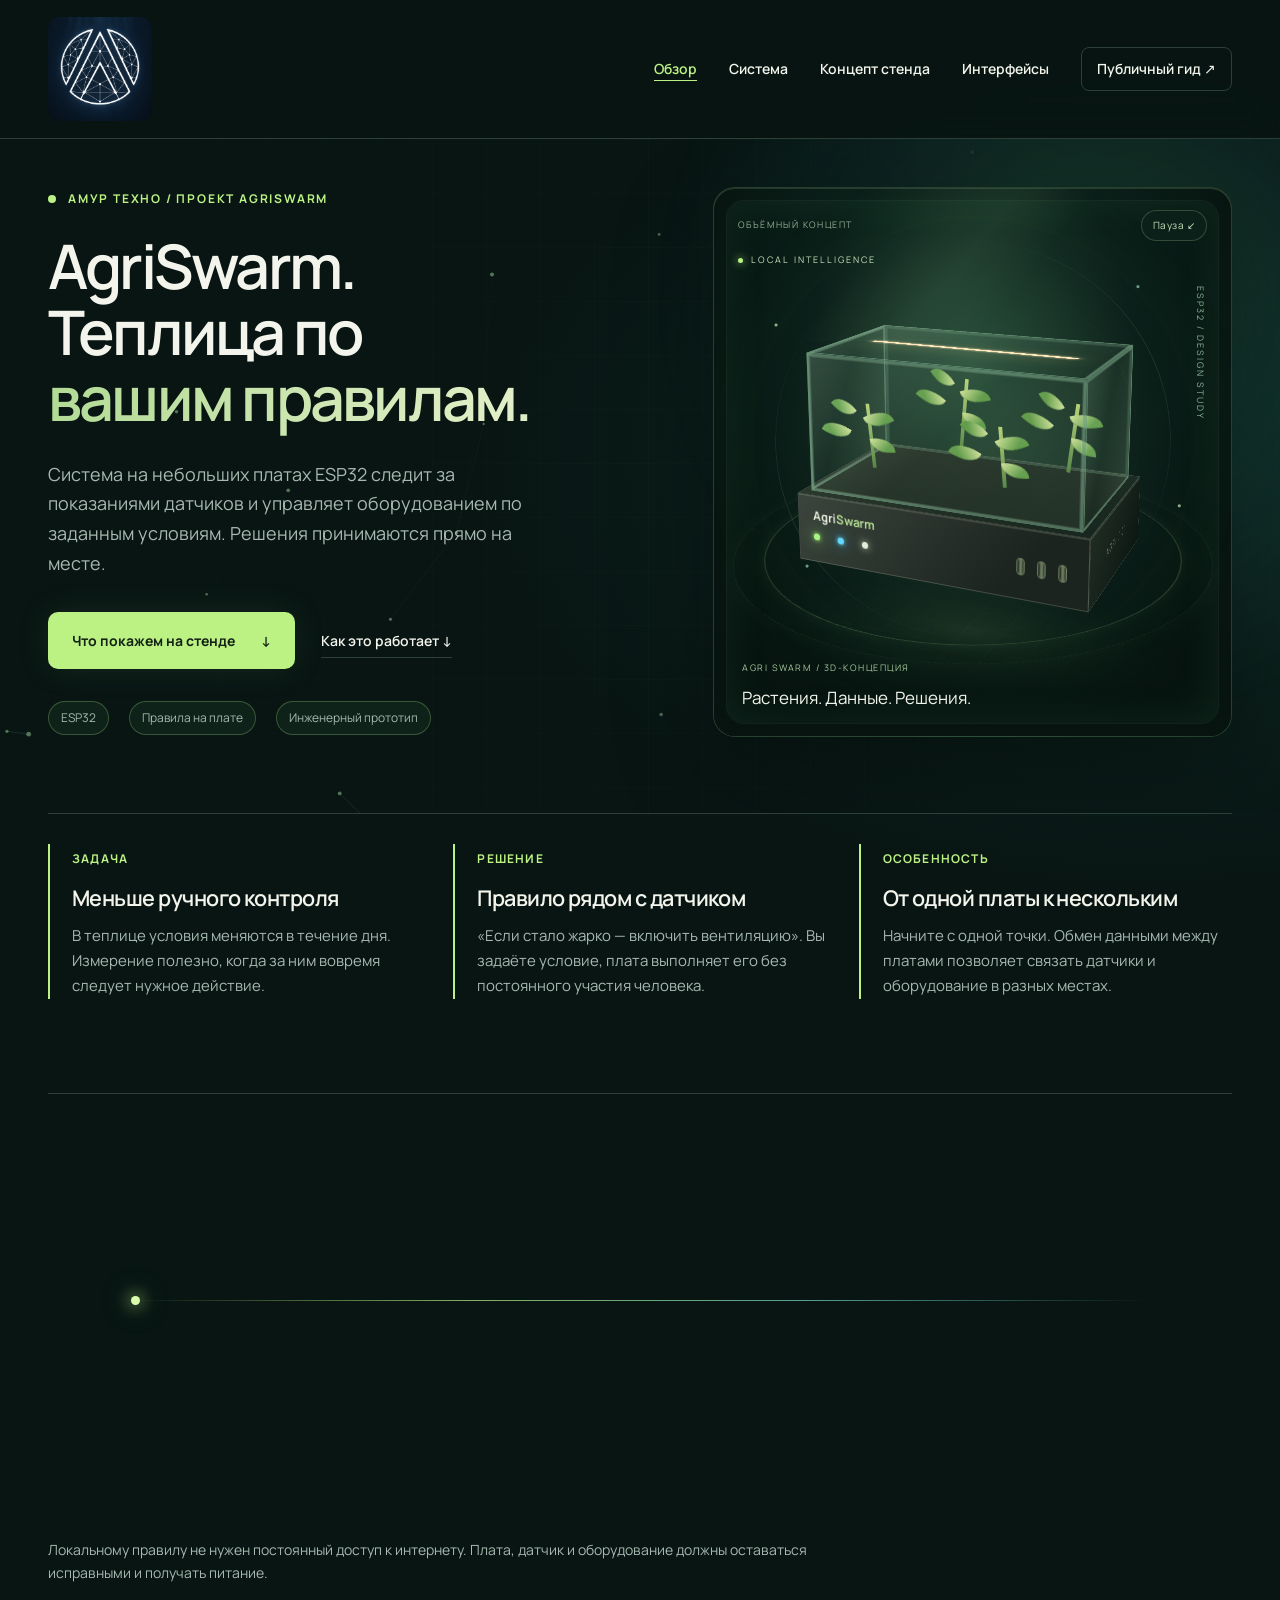
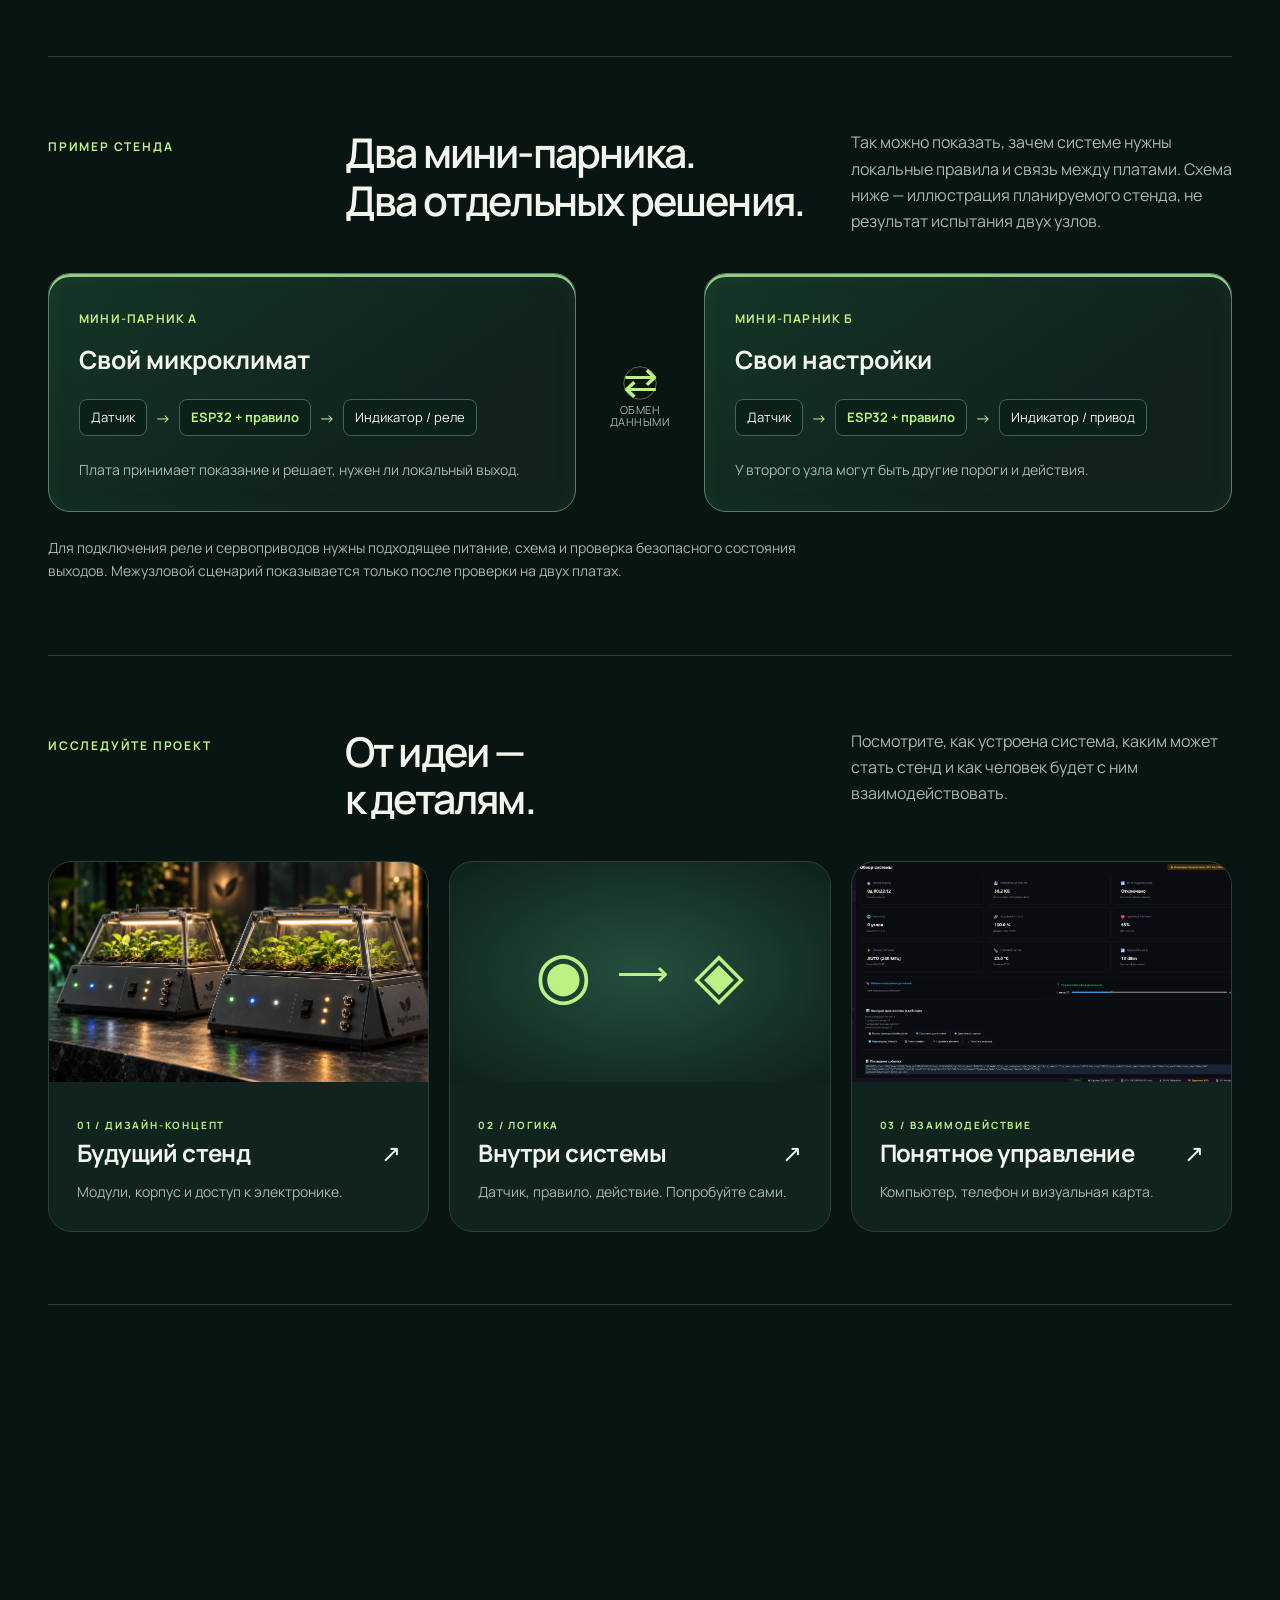
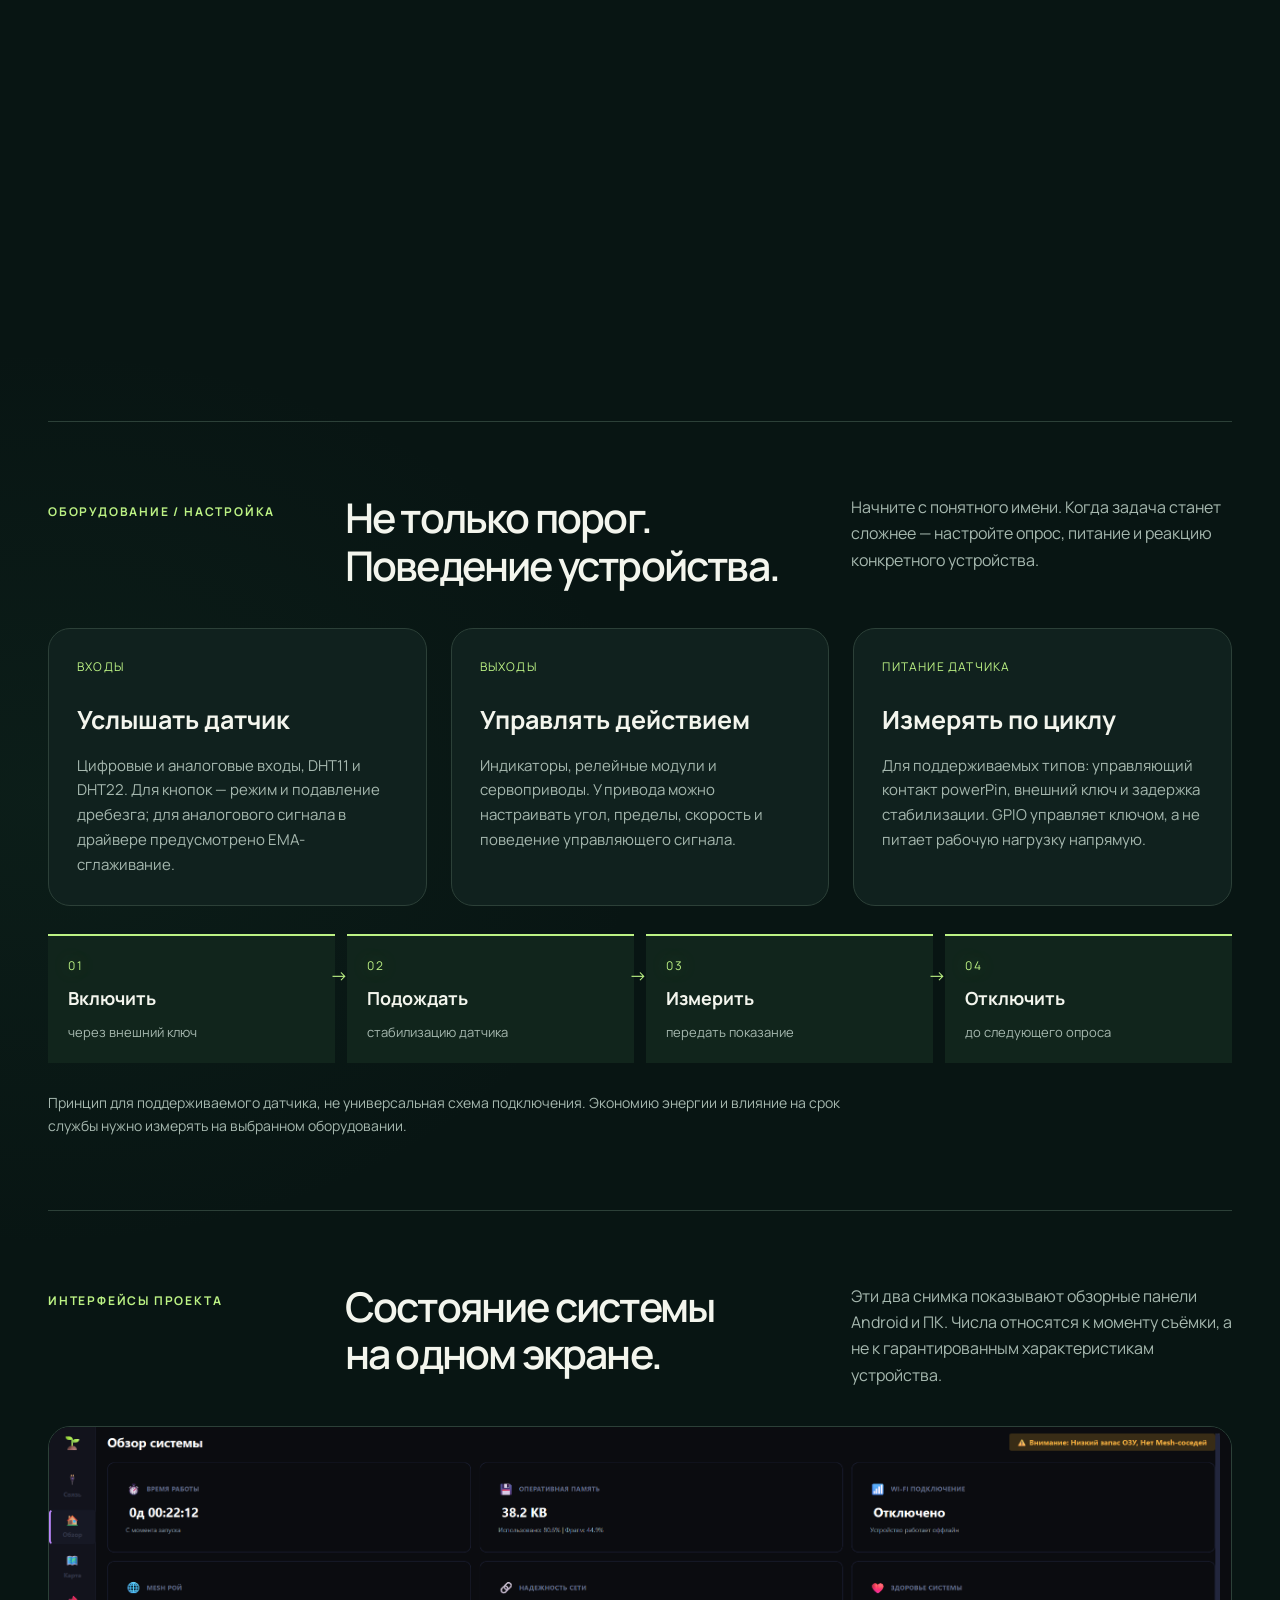
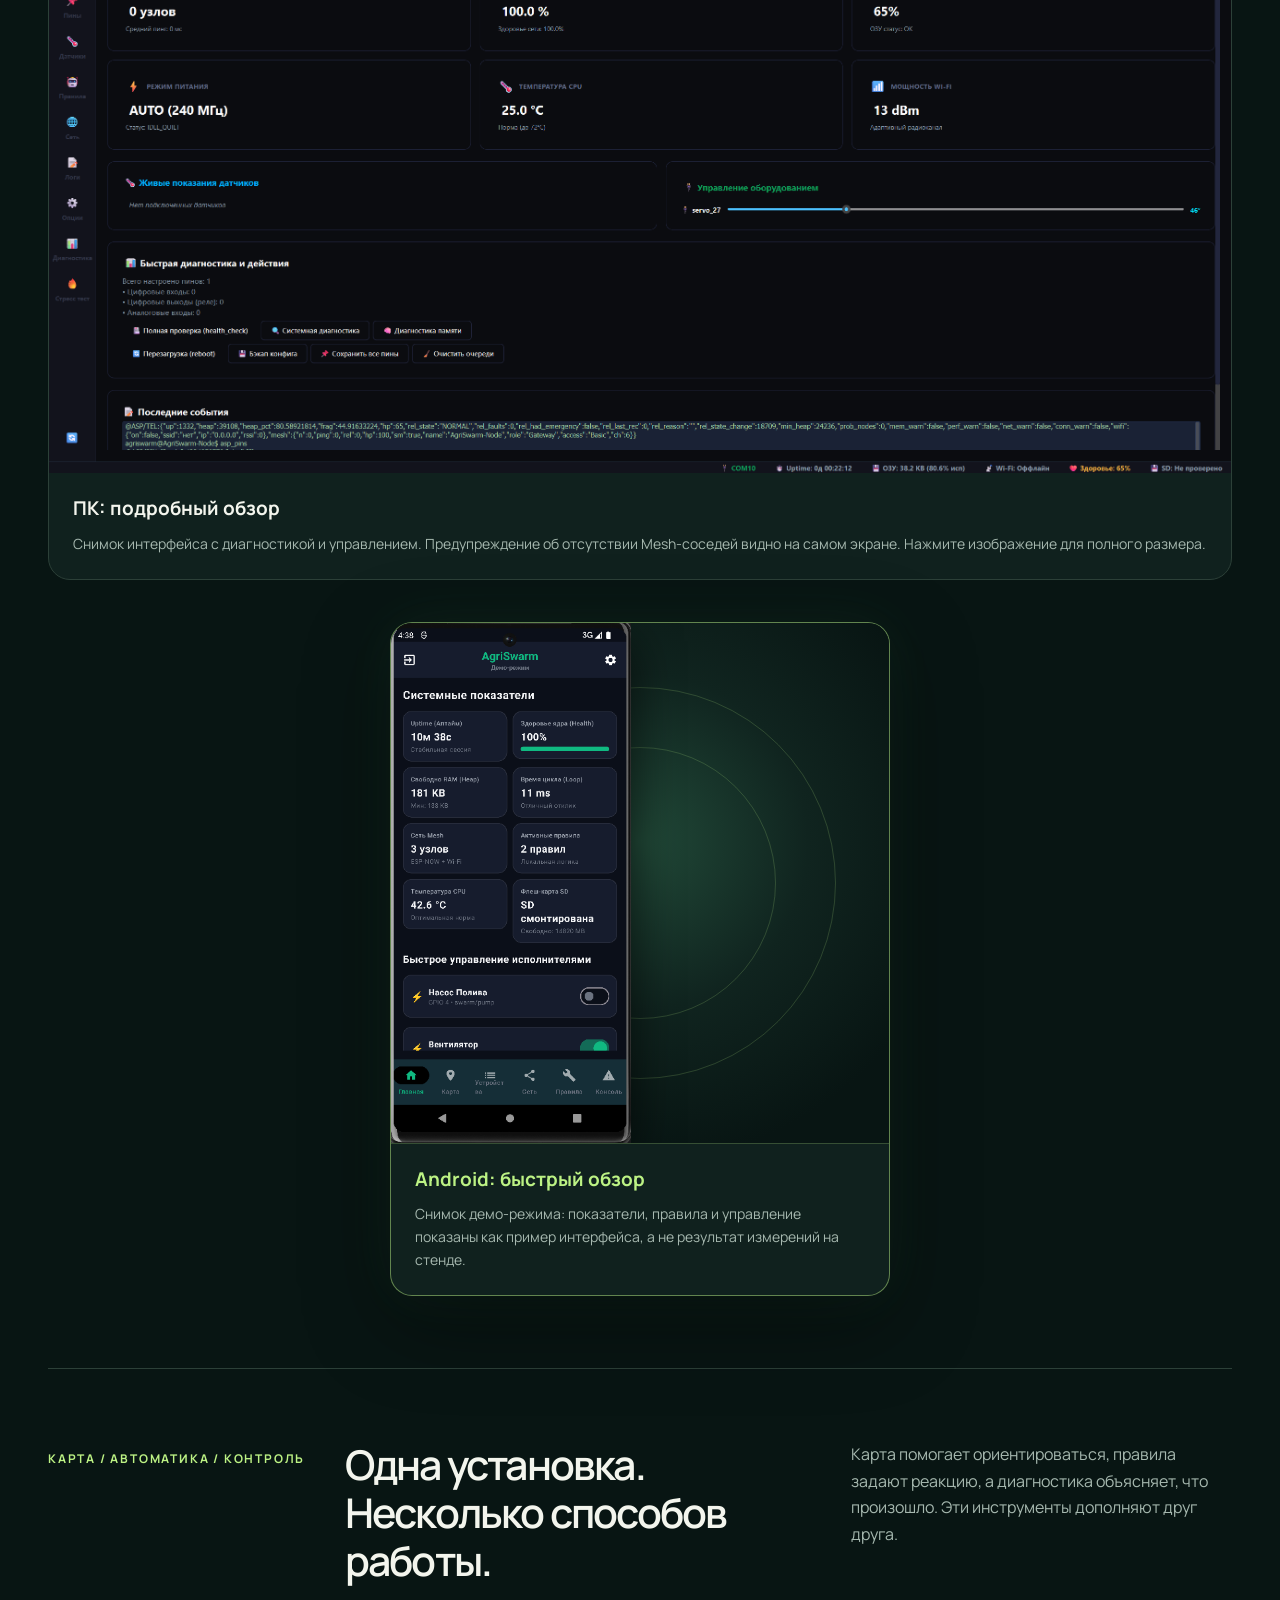
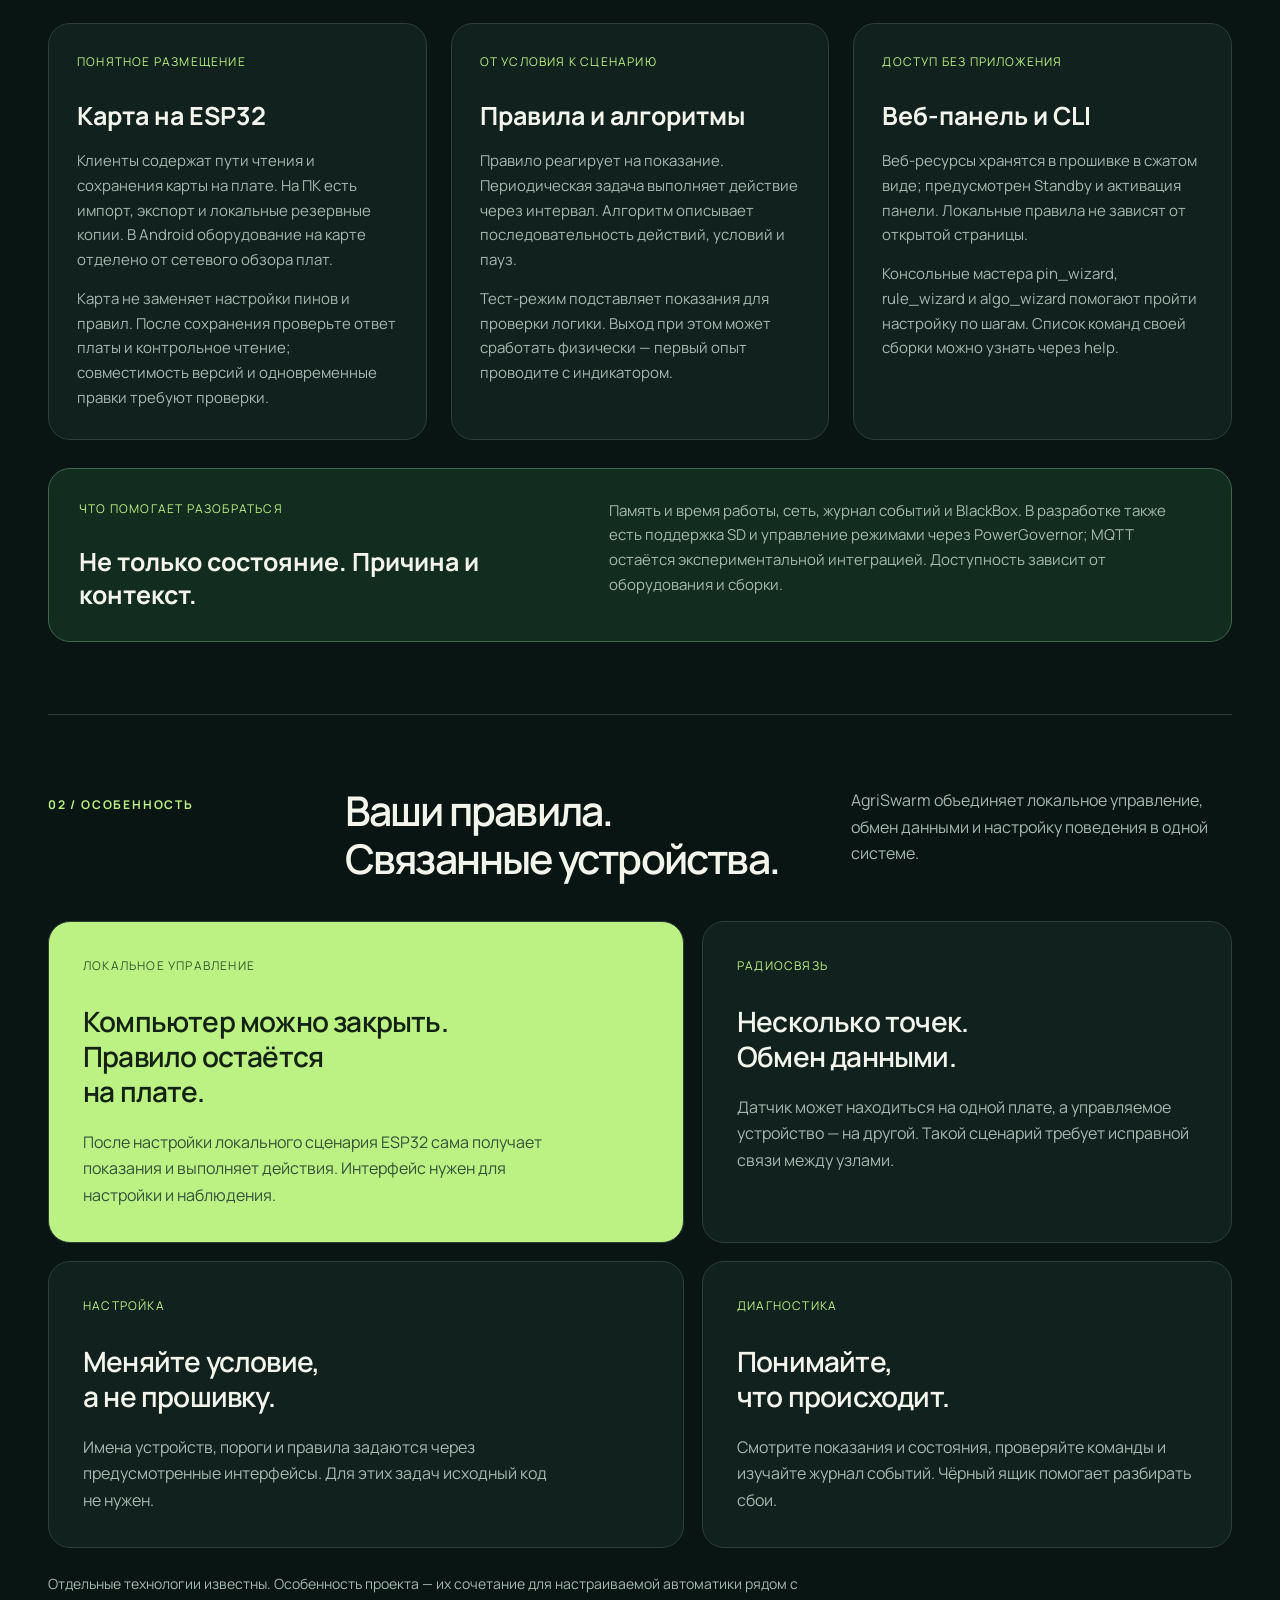
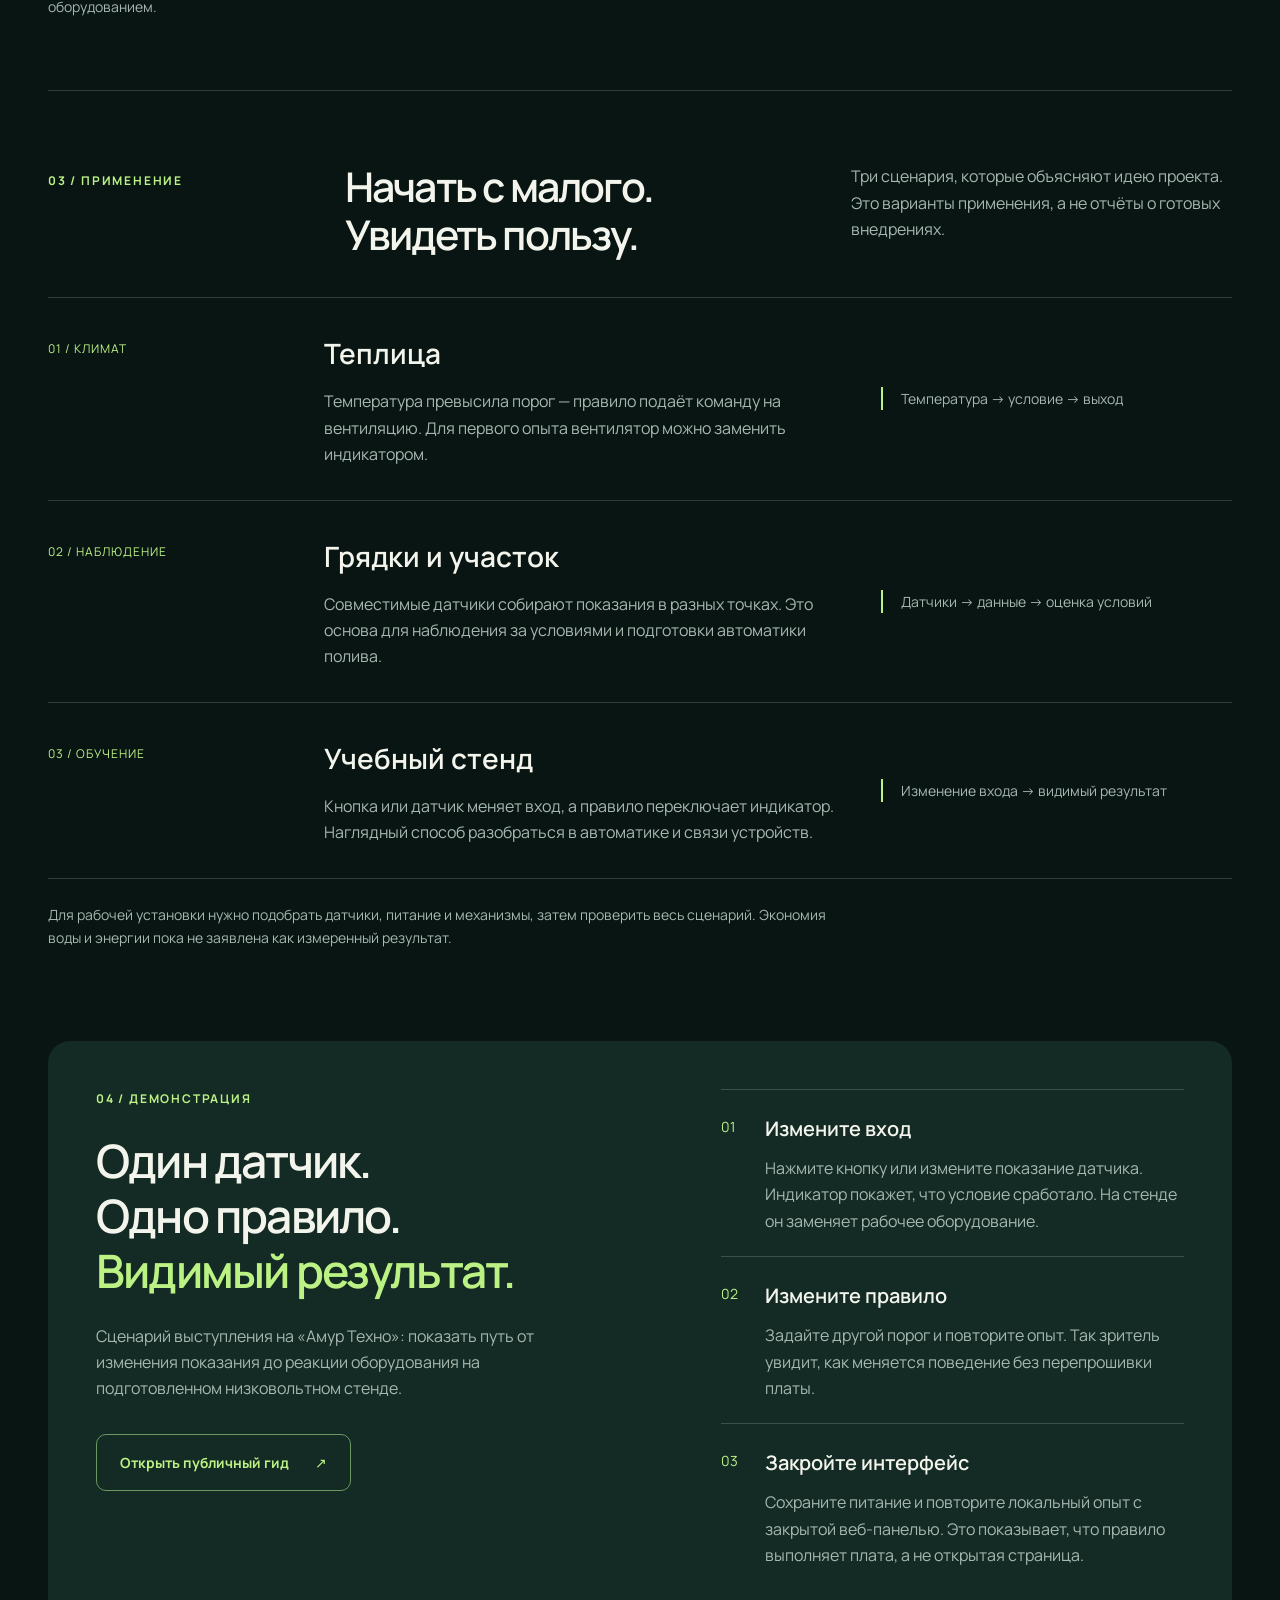
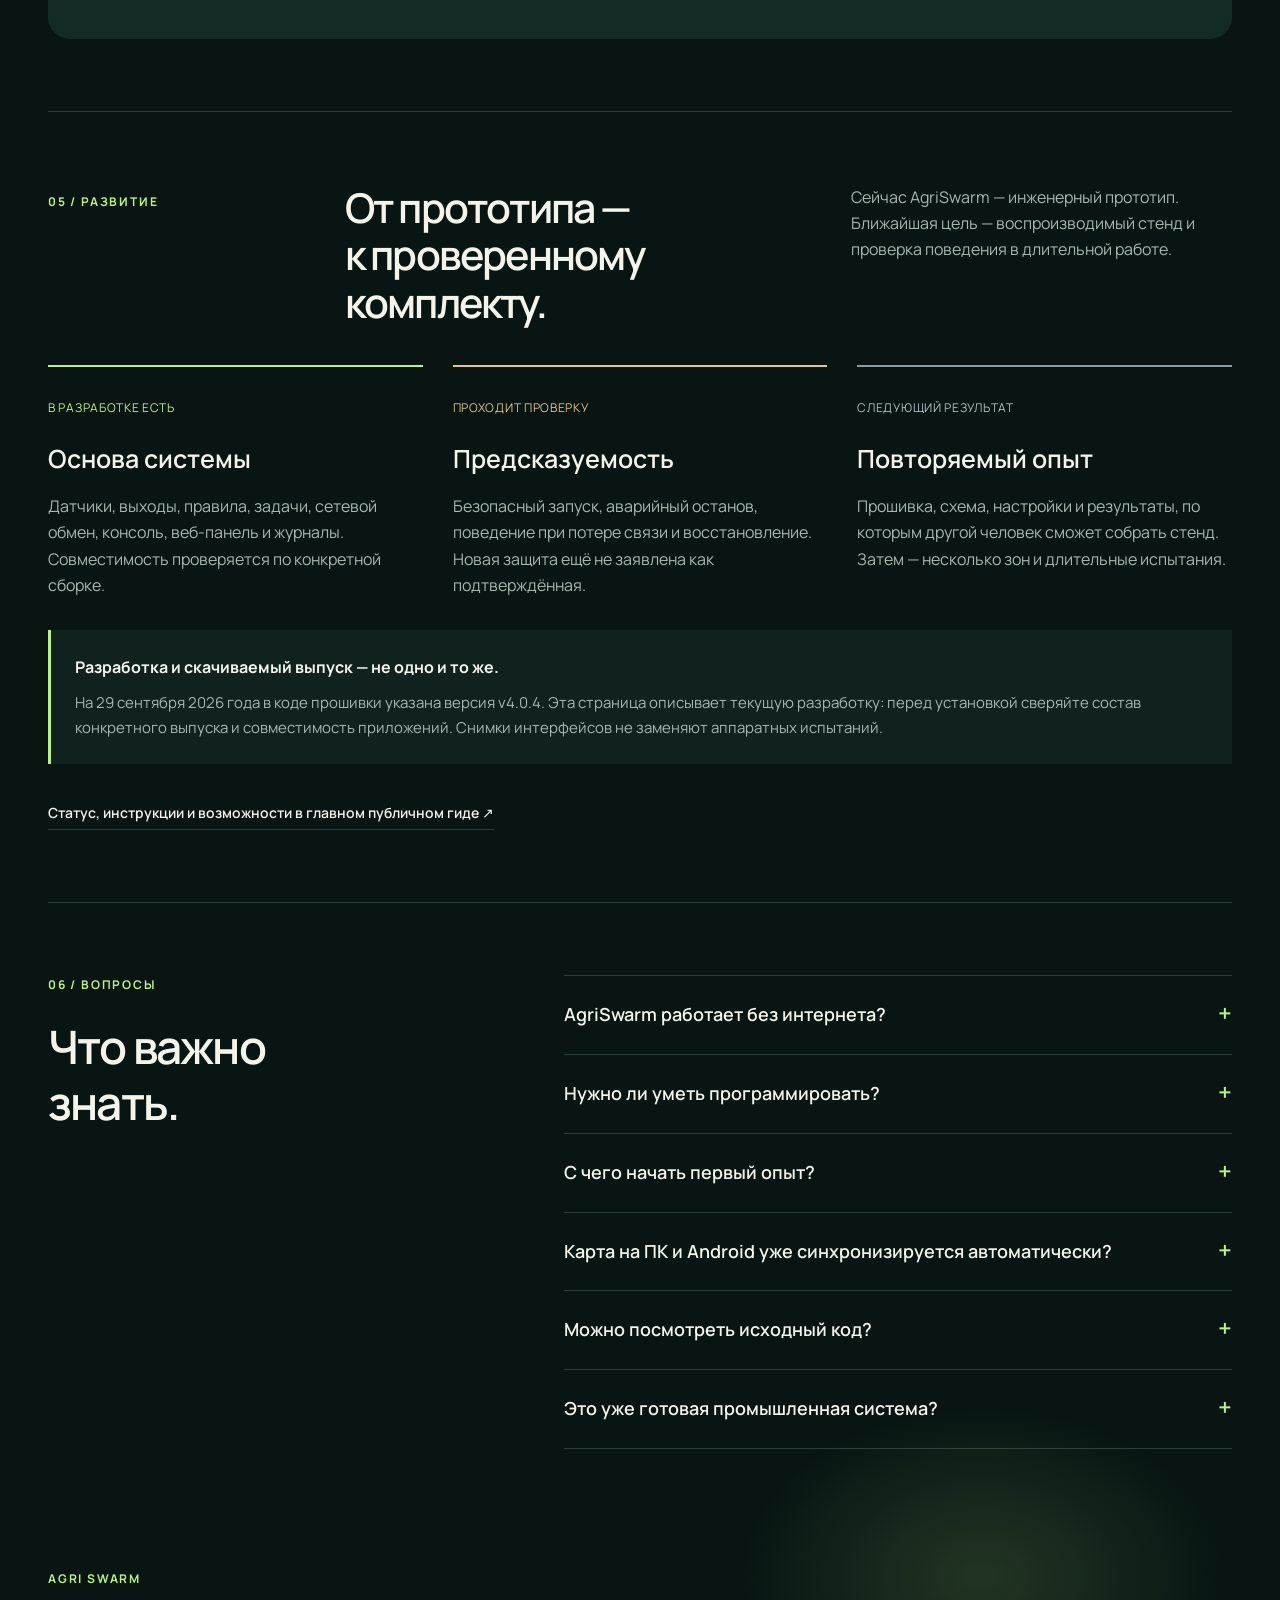
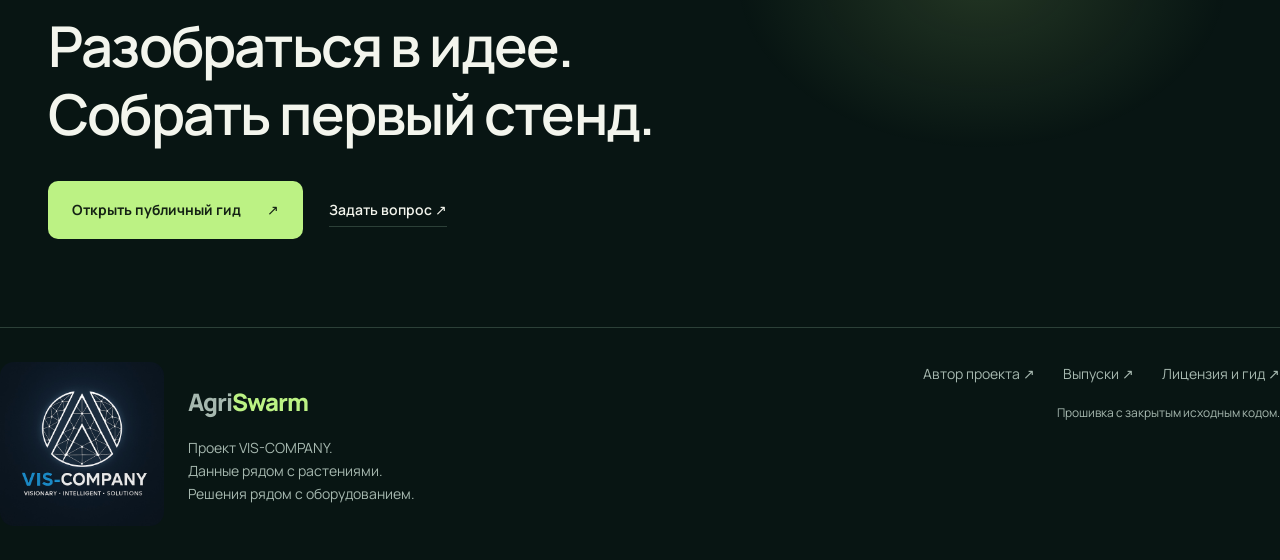
==== commit aca20c2b: "docs(site): подробные ответы и бесплатная установка бинарной прошивки" ====
--- a/index.html
+++ b/index.html
@@ -133,10 +133,12 @@
     <section class="section faq" aria-labelledby="faq-title">
       <div><p class="eyebrow">06 / ВОПРОСЫ</p><h2 id="faq-title">Что важно<br>знать.</h2></div>
       <div class="faq-items">
-        <details><summary>AgriSwarm работает без интернета?</summary><p>Уже настроенные локальные правила выполняются на ESP32 без обязательного облачного сервиса. Если правило использует другую плату, связь между этими платами необходима. Потеря интернета и потеря связи с датчиком — разные ситуации.</p></details>
-        <details><summary>Нужно ли уметь программировать?</summary><p>Для изменения предусмотренных настроек, порогов и правил не нужно переписывать прошивку. Для подключения оборудования нужно разобраться в питании и назначении контактов. Начать лучше с инструкции и простого низковольтного стенда.</p></details>
-        <details><summary>Можно посмотреть исходный код?</summary><p>Прошивка закрытая. В публичном репозитории доступны описание проекта, пользовательская документация и сведения о выпусках. Условия использования указаны в лицензии.</p></details>
-        <details><summary>Это уже готовая промышленная система?</summary><p>Сейчас это инженерный прототип. Дальность, число устойчиво работающих узлов, длительная надёжность и промышленная сертификация не заявлены как подтверждённые характеристики. Рабочая установка требует проверки своих условий.</p></details>
+        <details><summary>AgriSwarm работает без интернета?</summary><div class="faq-answer"><p class="faq-short"><strong>Коротко:</strong> да, уже настроенная локальная автоматика работает на ESP32 без обязательного облака.</p><p>Показания локального датчика и условия правила обрабатывает сама плата. Постоянно включённый ПК для выполнения таких правил не нужен: приложение служит для настройки и наблюдения.</p><p>Если правило использует показания другой платы, нужна связь между узлами. Отсутствие интернета, потеря связи между платами и отсутствие свежих показаний — разные ситуации. Поведение при каждом таком отказе нужно проверить отдельно в своей конфигурации.</p></div></details>
+        <details><summary>Нужно ли уметь программировать?</summary><div class="faq-answer"><p class="faq-short"><strong>Коротко:</strong> для предусмотренных настроек и правил — нет; для подключения оборудования нужны основы электроники.</p><p>Идея AgriSwarm — описывать поведение через настройки: выбрать вход или выход, задать условие и действие. Изменение поддерживаемого порога не требует открытия VS Code или переписывания прошивки. Доступность конкретной настройки зависит от версии выбранного клиента.</p><p>При этом программа не отменяет электрических ограничений ESP32. Перед подключением проверяют питание, назначение контактов и схему управления нагрузкой. Добавление нового аппаратного драйвера или неподдерживаемого сценария уже может потребовать разработки.</p></div></details>
+        <details><summary>С чего начать первый опыт?</summary><div class="faq-answer"><p class="faq-short"><strong>Коротко:</strong> с одной совместимой платы, одного входа и безопасного низковольтного выхода.</p><p>Откройте публичный гид, сверьте состав выпуска и инструкции для своей платы. Настройте подключение выбранного клиента, затем один датчик или вход и простой индикатор. Сначала проверьте ручное управление, после этого добавьте одно правило.</p><p>Проверьте не только включение, но и выключение, сохранение настроек и поведение после перезапуска. Насос, мощный привод или сетевую нагрузку подключайте только с подходящим питанием и защитой. Вторая плата пригодится следующим шагом для проверки сетевого взаимодействия.</p><a class="text-link faq-link" href="https://github.com/qagent567/esp_progect_PUB">Перейти к публичному гиду ↗</a></div></details>
+        <details><summary>Карта на ПК и Android уже синхронизируется автоматически?</summary><div class="faq-answer"><p class="faq-short"><strong>Коротко:</strong> полную автоматическую синхронизацию между всеми клиентами пока нельзя считать завершённой.</p><p>Карта помогает представить установку: зоны, устройства и их расположение. Но отображение карты в приложении, сохранение конфигурации на плате и согласованное обновление другого клиента — отдельные части системы.</p><p>Перед использованием проверяйте, какие операции поддерживает конкретный выпуск: чтение, сохранение и повторное открытие другим клиентом. При отсутствии связи не считайте изменение сохранённым на ESP32 только потому, что оно видно на экране. Снимок Android в демо-режиме не подтверждает обмен с реальной платой.</p><a class="text-link faq-link" href="interfaces.html">Посмотреть интерфейсы и ограничения →</a></div></details>
+        <details><summary>Можно посмотреть исходный код?</summary><div class="faq-answer"><p class="faq-short"><strong>Коротко:</strong> исходный код прошивки закрыт, но готовую прошивку — бинарный файл — можно бесплатно скачать и установить на совместимую ESP32 с помощью утилиты загрузки.</p><p>Для установки не нужно самостоятельно собирать проект или открывать VS Code. В публичных материалах есть загрузчик <code>flash_firmware.py</code>: он помогает записать подготовленные файлы на плату через USB. Перед установкой проверьте модель ESP32, версию комплекта, необходимые файлы и инструкцию — ранее опубликованные бинарники не обязательно соответствуют текущей разработке.</p><p>В публичном репозитории также доступны пользовательские руководства и сведения о выпусках. Если в выбранном выпуске нет совместимого установочного комплекта, обратитесь к автору. Бесплатное распространение не означает открытую лицензию: условия использования указаны в лицензии проекта.</p><p>Код страницы сайта доступен браузеру, как у любого статического сайта. Это не исходники прошивки ESP32 и не означает, что прошивка стала открытой.</p><a class="text-link faq-link" href="https://github.com/qagent567/esp_progect_PUB/blob/main/docs/firmware.md">Как получить и установить прошивку ↗</a></div></details>
+        <details><summary>Это уже готовая промышленная система?</summary><div class="faq-answer"><p class="faq-short"><strong>Коротко:</strong> нет, сейчас AgriSwarm — инженерный прототип, а стенд ещё проектируется.</p><p>Функции в разработке, доступность в скачиваемом выпуске и результаты аппаратных испытаний не равнозначны. Объёмные модели и рендеры показывают замысел конструкции; они не заменяют чертежи, монтажную схему или фотографию собранного стенда.</p><p>Дальность, предельное число устойчиво работающих узлов, длительная надёжность и промышленная сертификация не заявлены как подтверждённые характеристики. Перед рабочим применением необходимы испытания своей установки, проверка отказов и безопасного состояния выходов.</p></div></details>
       </div>
     </section>
     <section class="closing" aria-labelledby="closing-title"><p class="eyebrow">AGRI SWARM</p><h2 id="closing-title">Разобраться в идее.<br>Собрать первый стенд.</h2><div class="actions"><a class="button primary" href="https://github.com/qagent567/esp_progect_PUB">Открыть публичный гид <span aria-hidden="true">↗</span></a><a class="text-link" href="https://github.com/qagent567/esp_progect_PUB/issues">Задать вопрос ↗</a></div></section>
--- a/styles.css
+++ b/styles.css
@@ -102,6 +102,7 @@
 .scenario-list article{transition:padding .3s,background .3s}
 .scenario-list article:hover{padding-left:18px;background:linear-gradient(90deg,rgba(188,242,132,.06),transparent 72%)}
 .faq details[open]{background:linear-gradient(90deg,rgba(188,242,132,.04),transparent)}
+.faq .faq-answer{padding:0 16px 24px 0;max-width:720px}.faq .faq-answer p{padding:0;margin-bottom:16px;font-size:15px;line-height:1.75}.faq .faq-answer .faq-short{padding:14px 16px;border-left:2px solid var(--lime);background:#bcf28408;border-radius:0 10px 10px 0;color:var(--text)}.faq-short strong{color:var(--lime)}.faq .faq-answer p:last-child{margin-bottom:0}.faq-link{display:inline-block;font-size:14px;margin-top:2px}
 .faq summary{transition:color .25s,padding-left .25s}
 .faq summary:hover{color:var(--lime);padding-left:8px}
 .faq details[open] summary::after{transform:rotate(180deg)}
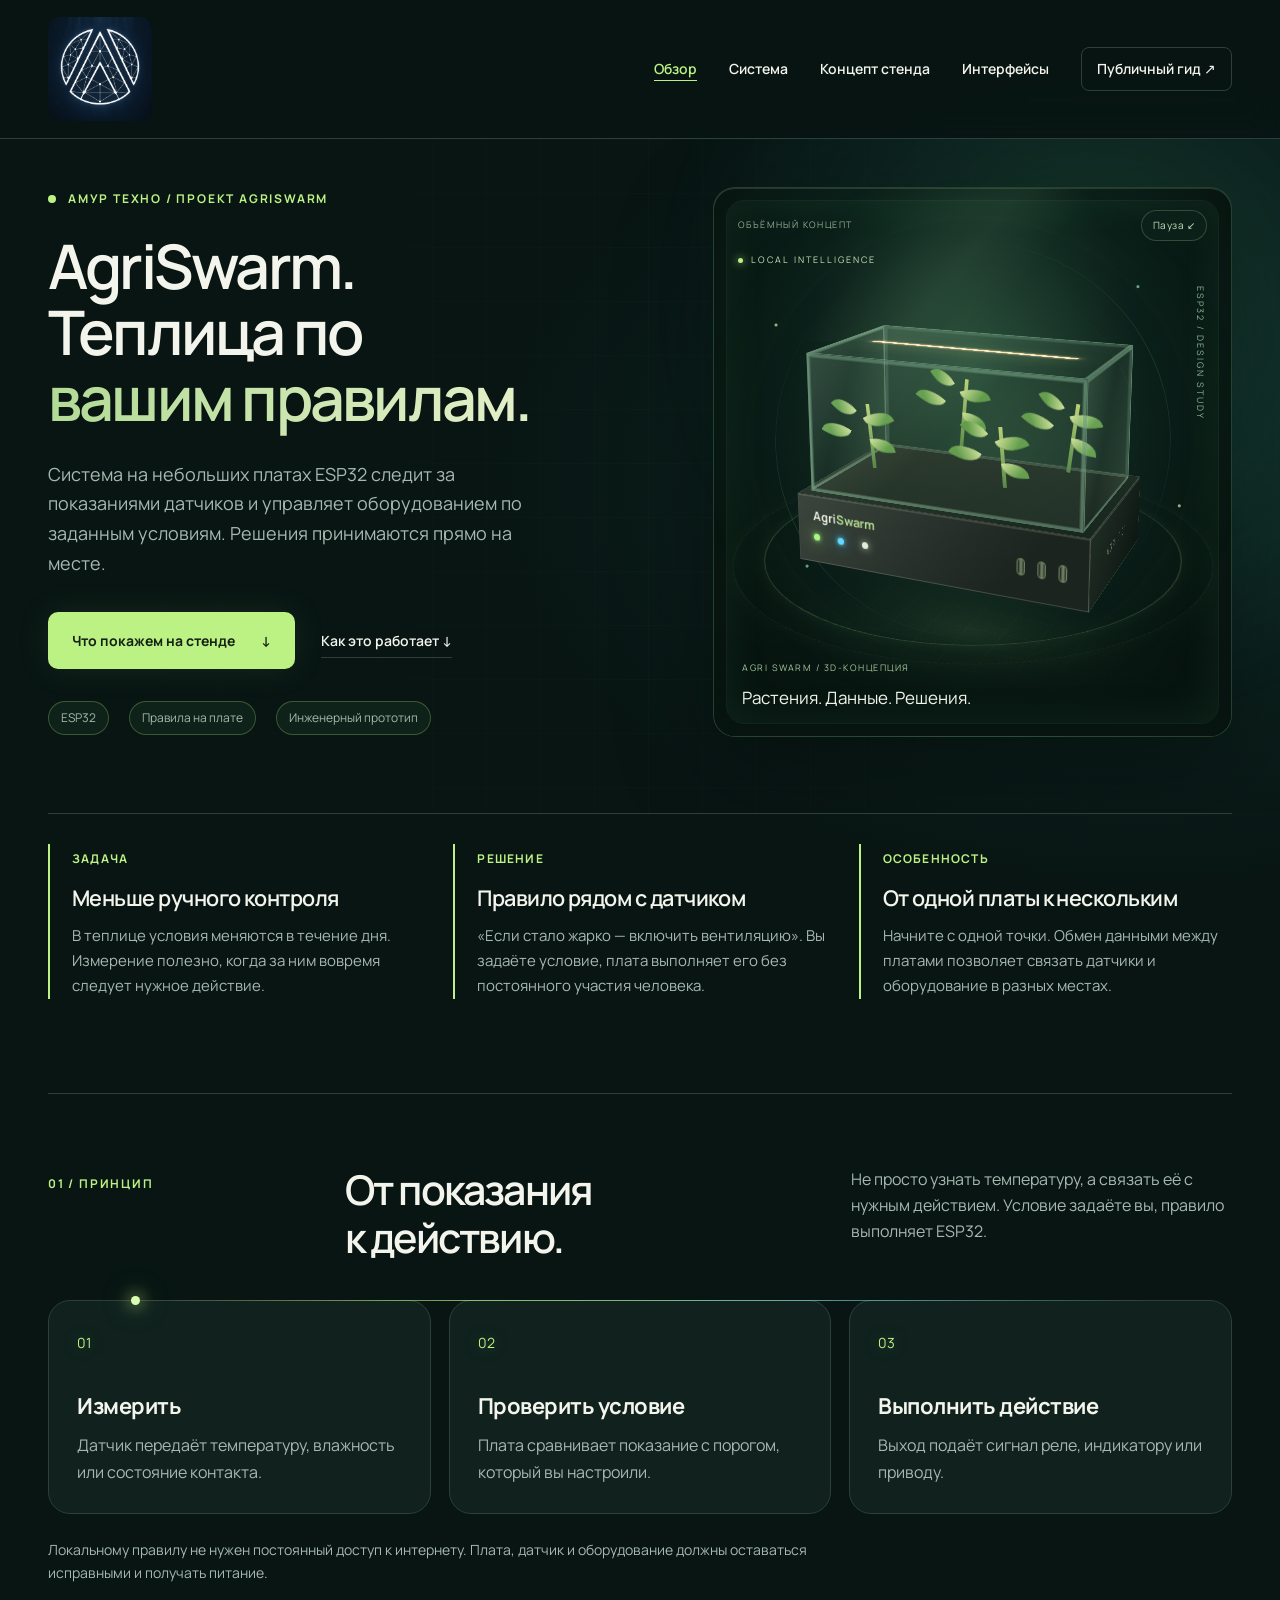
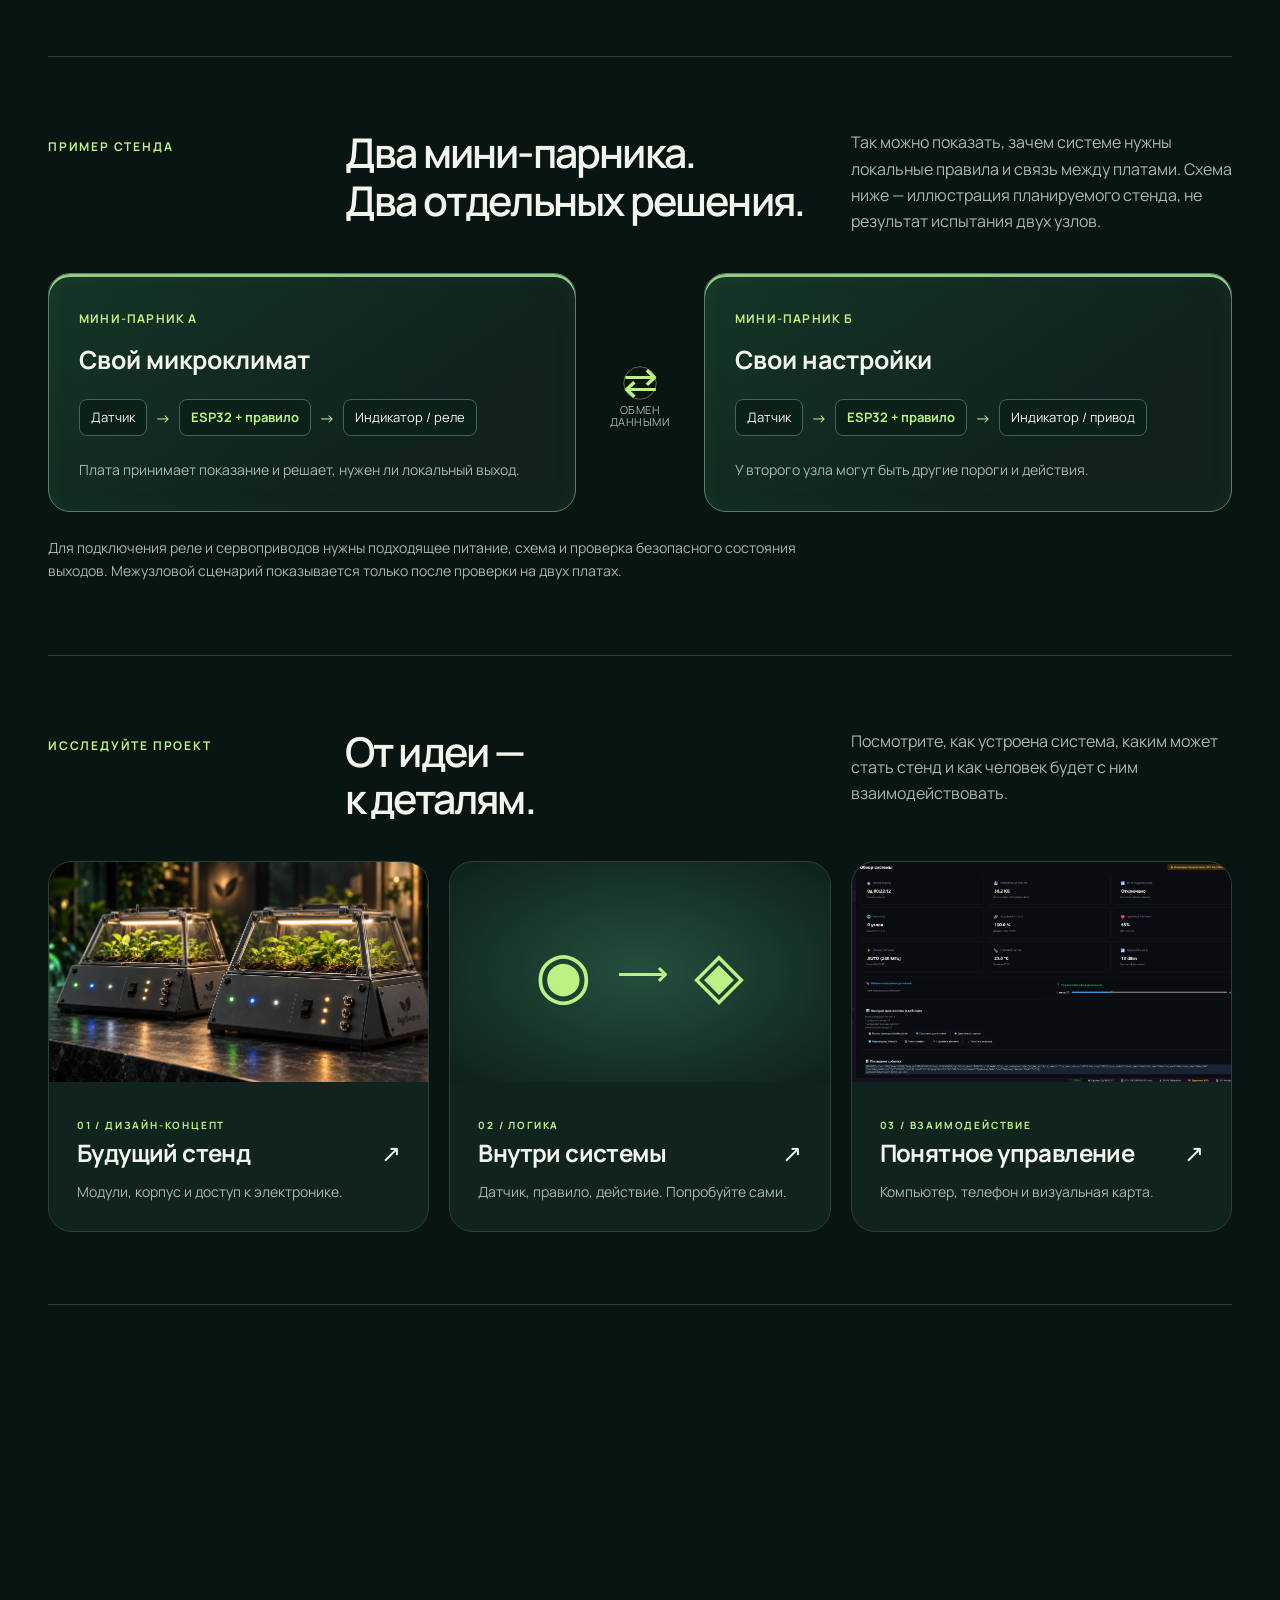
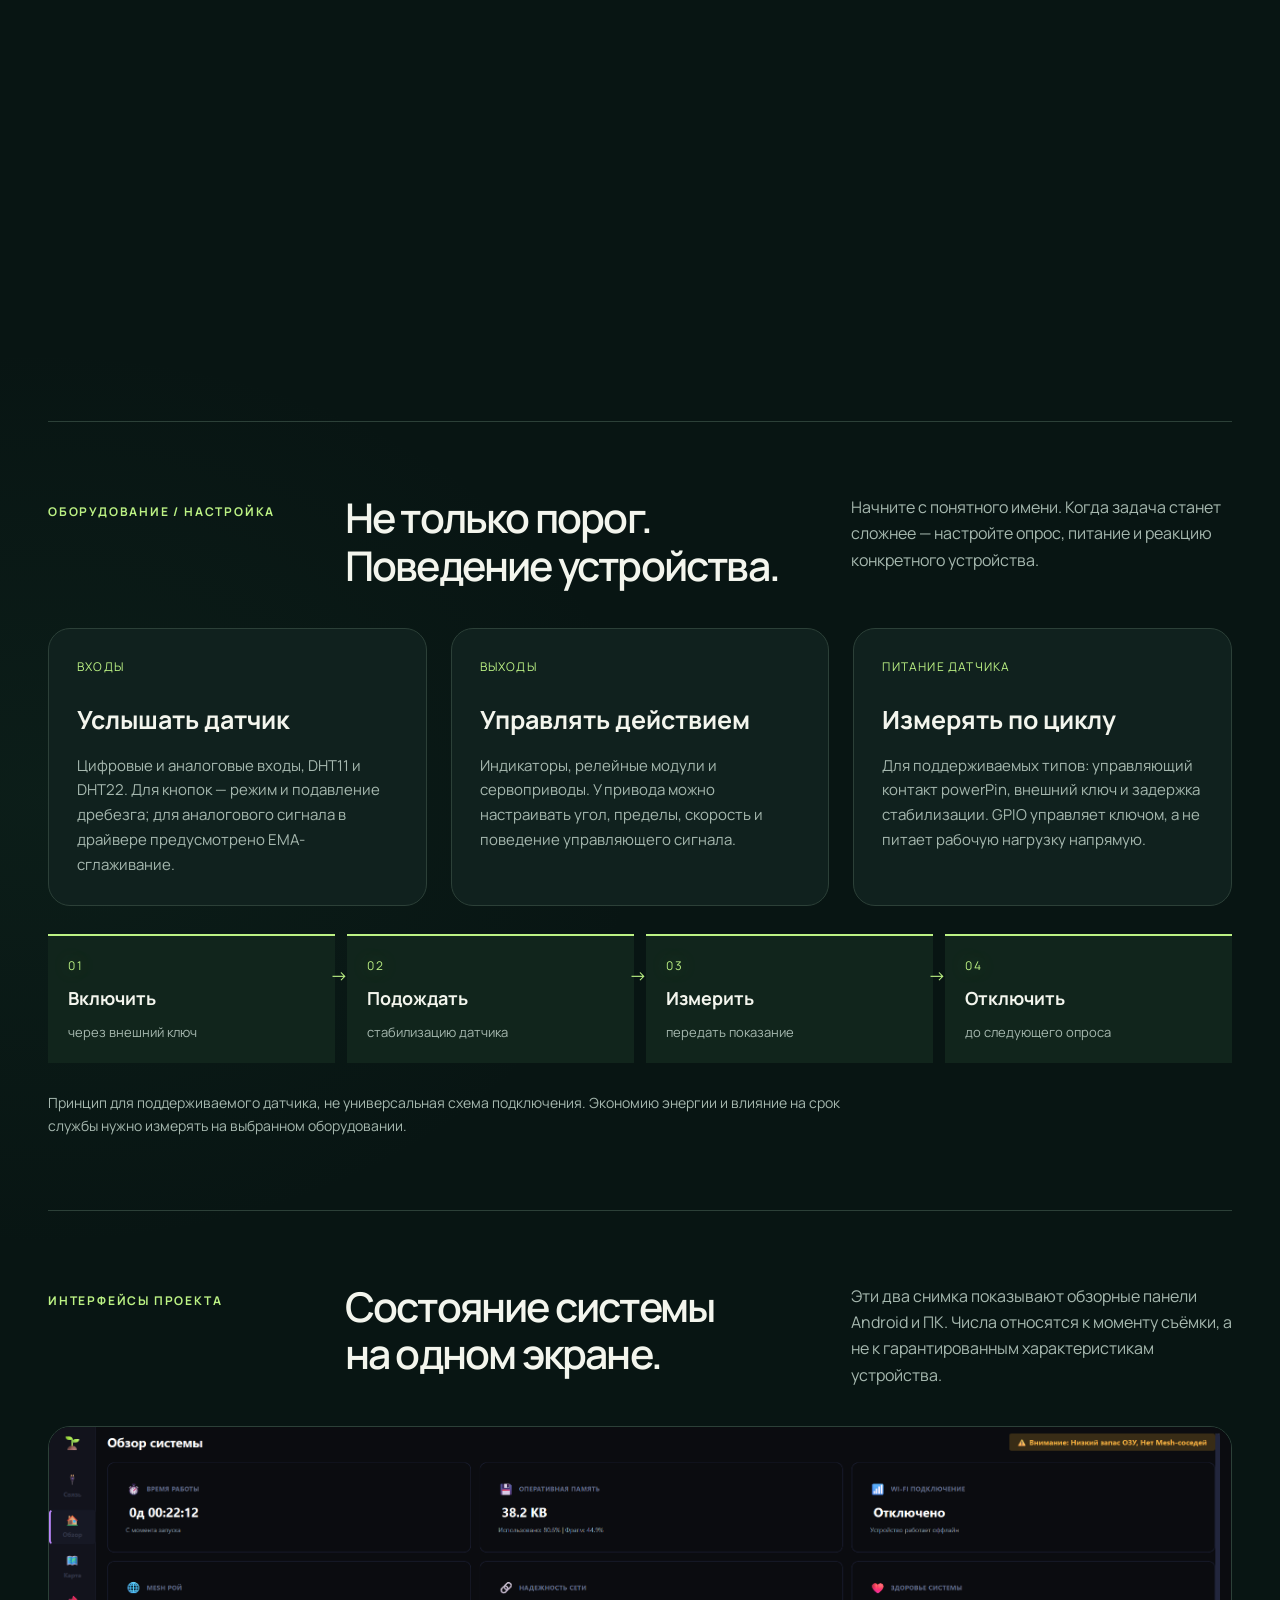
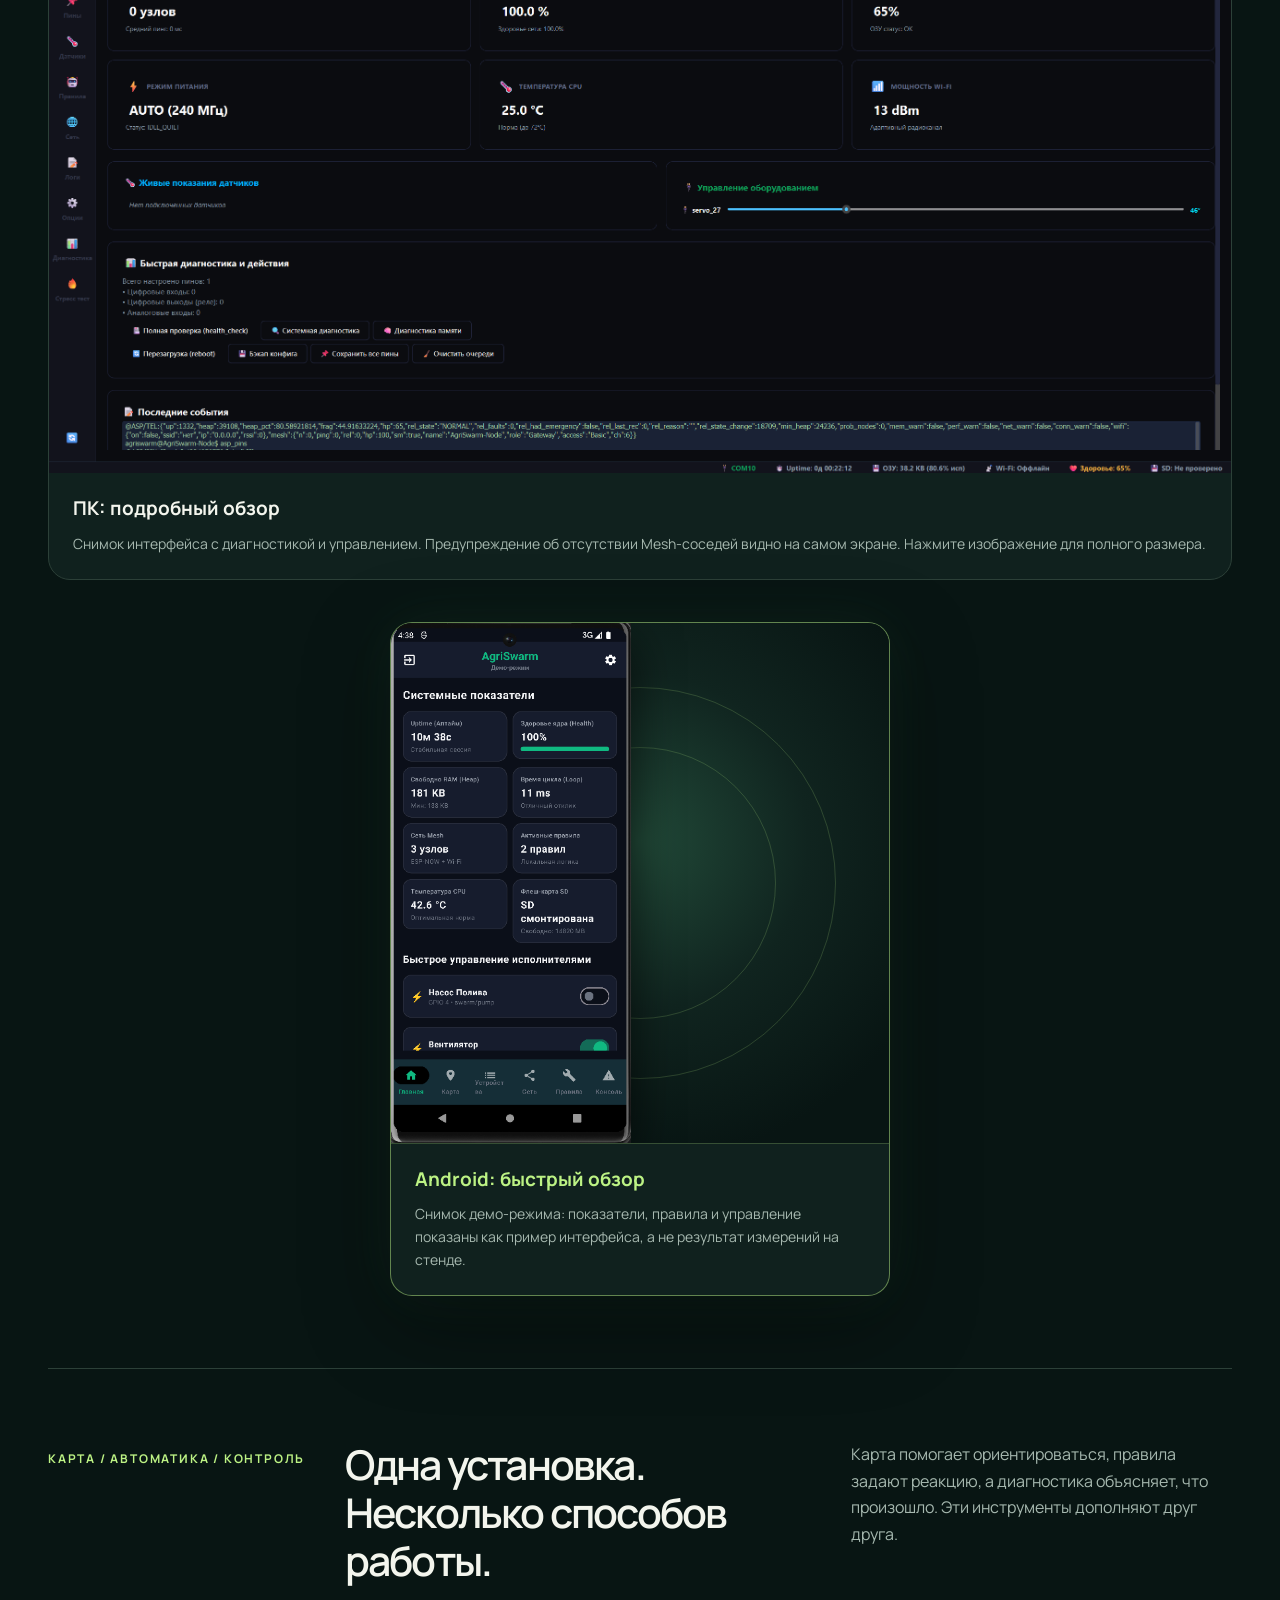
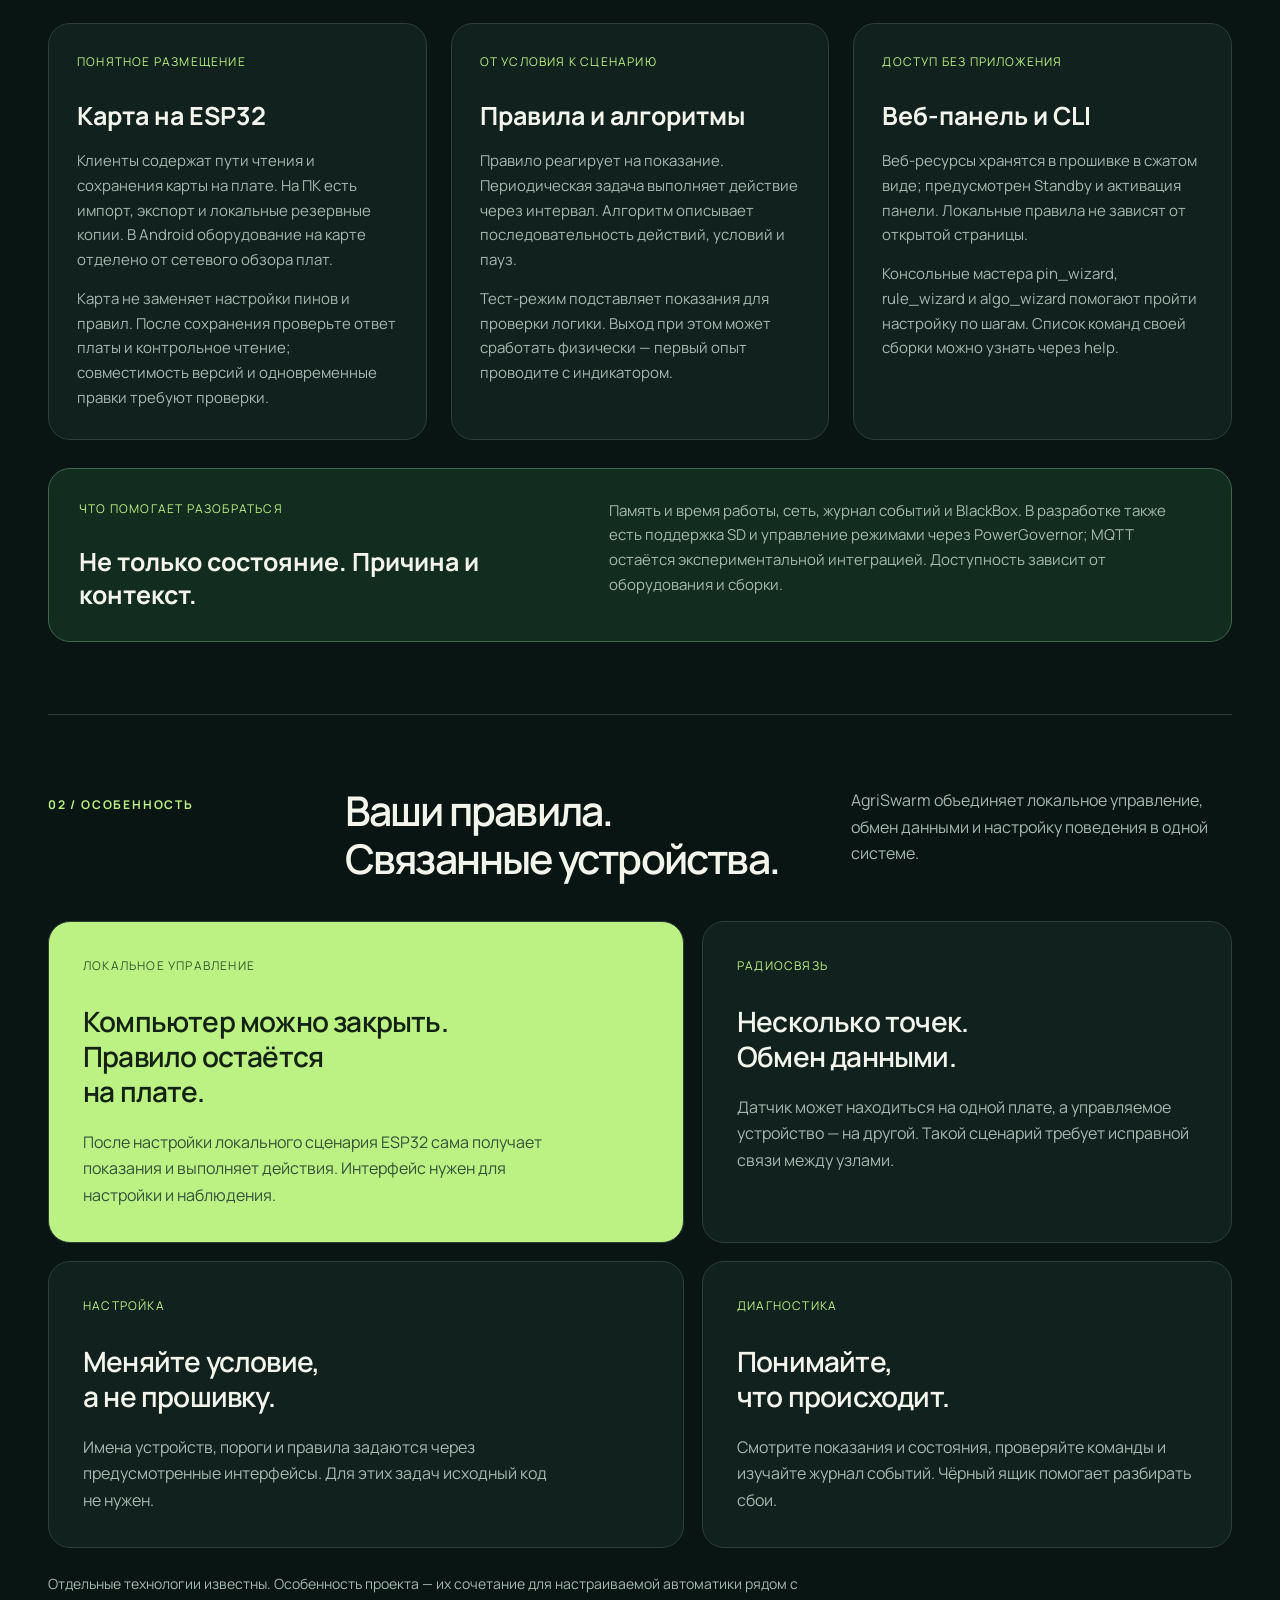
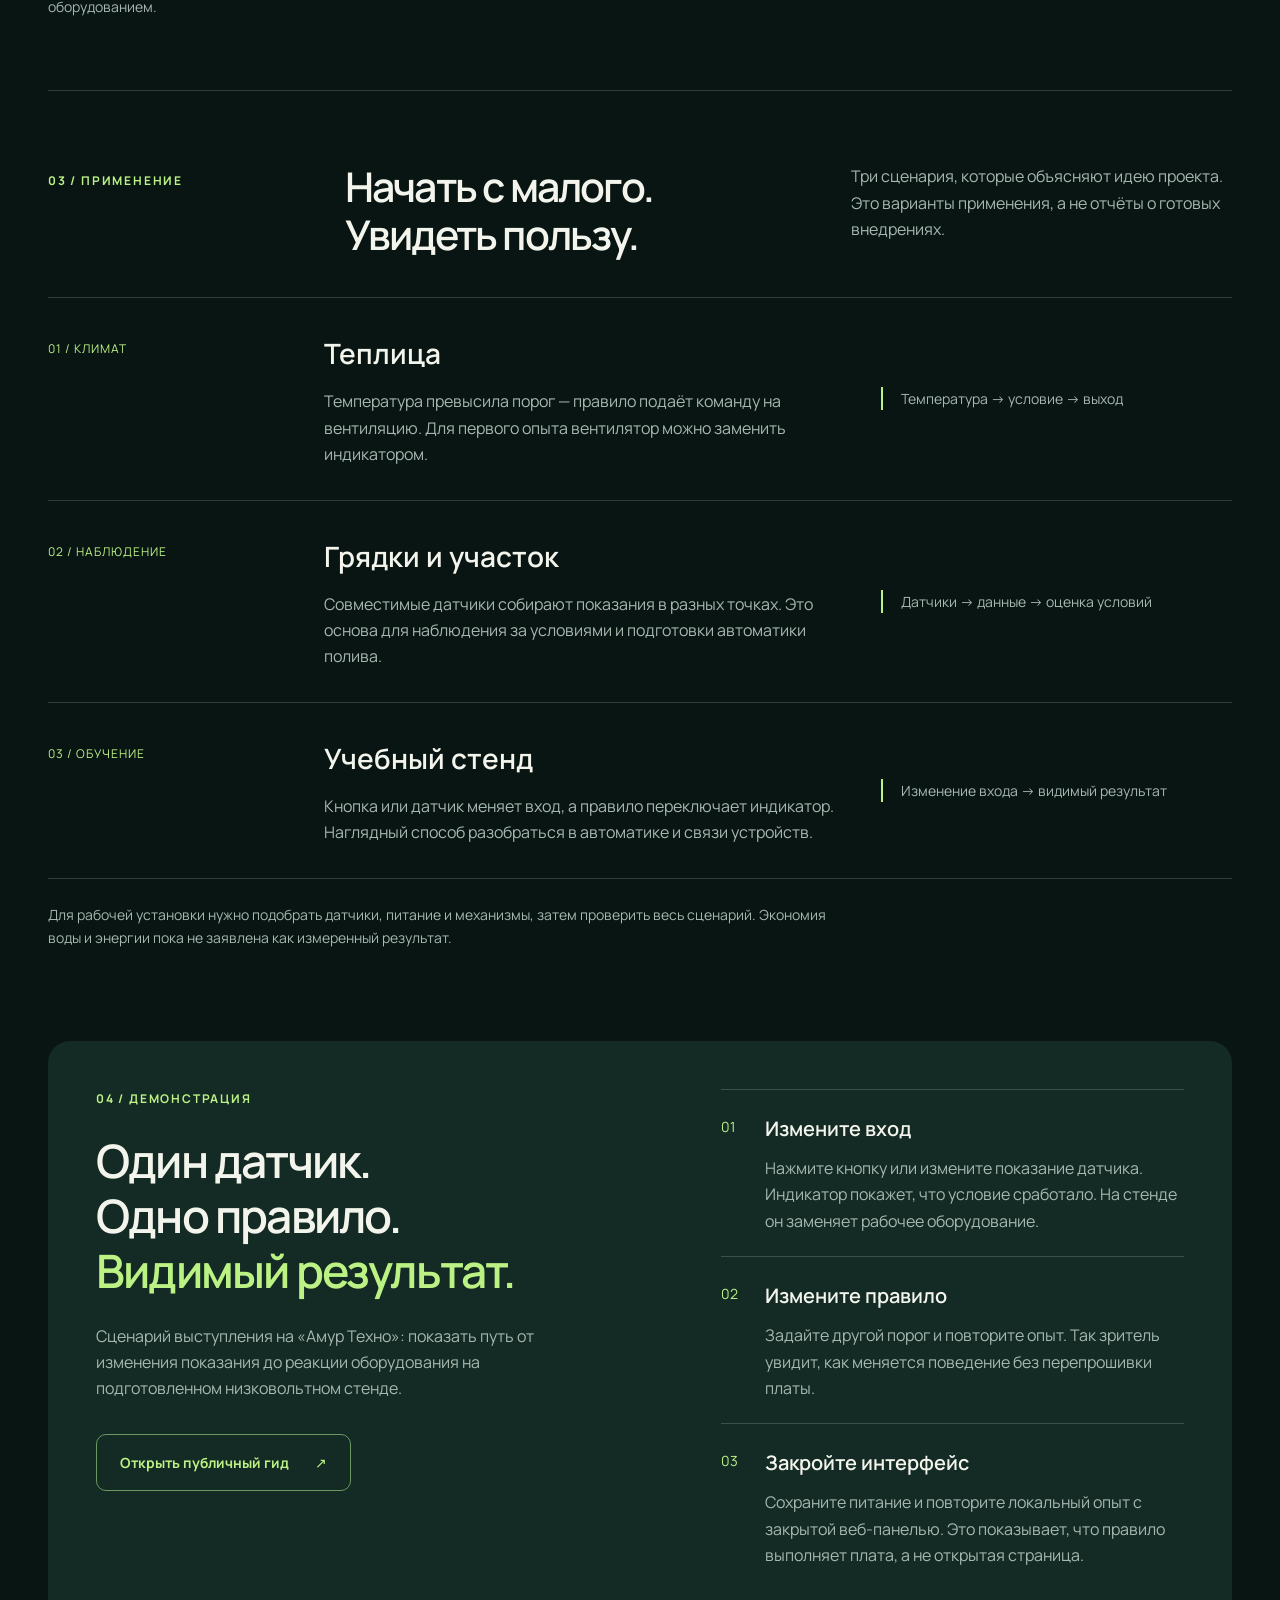
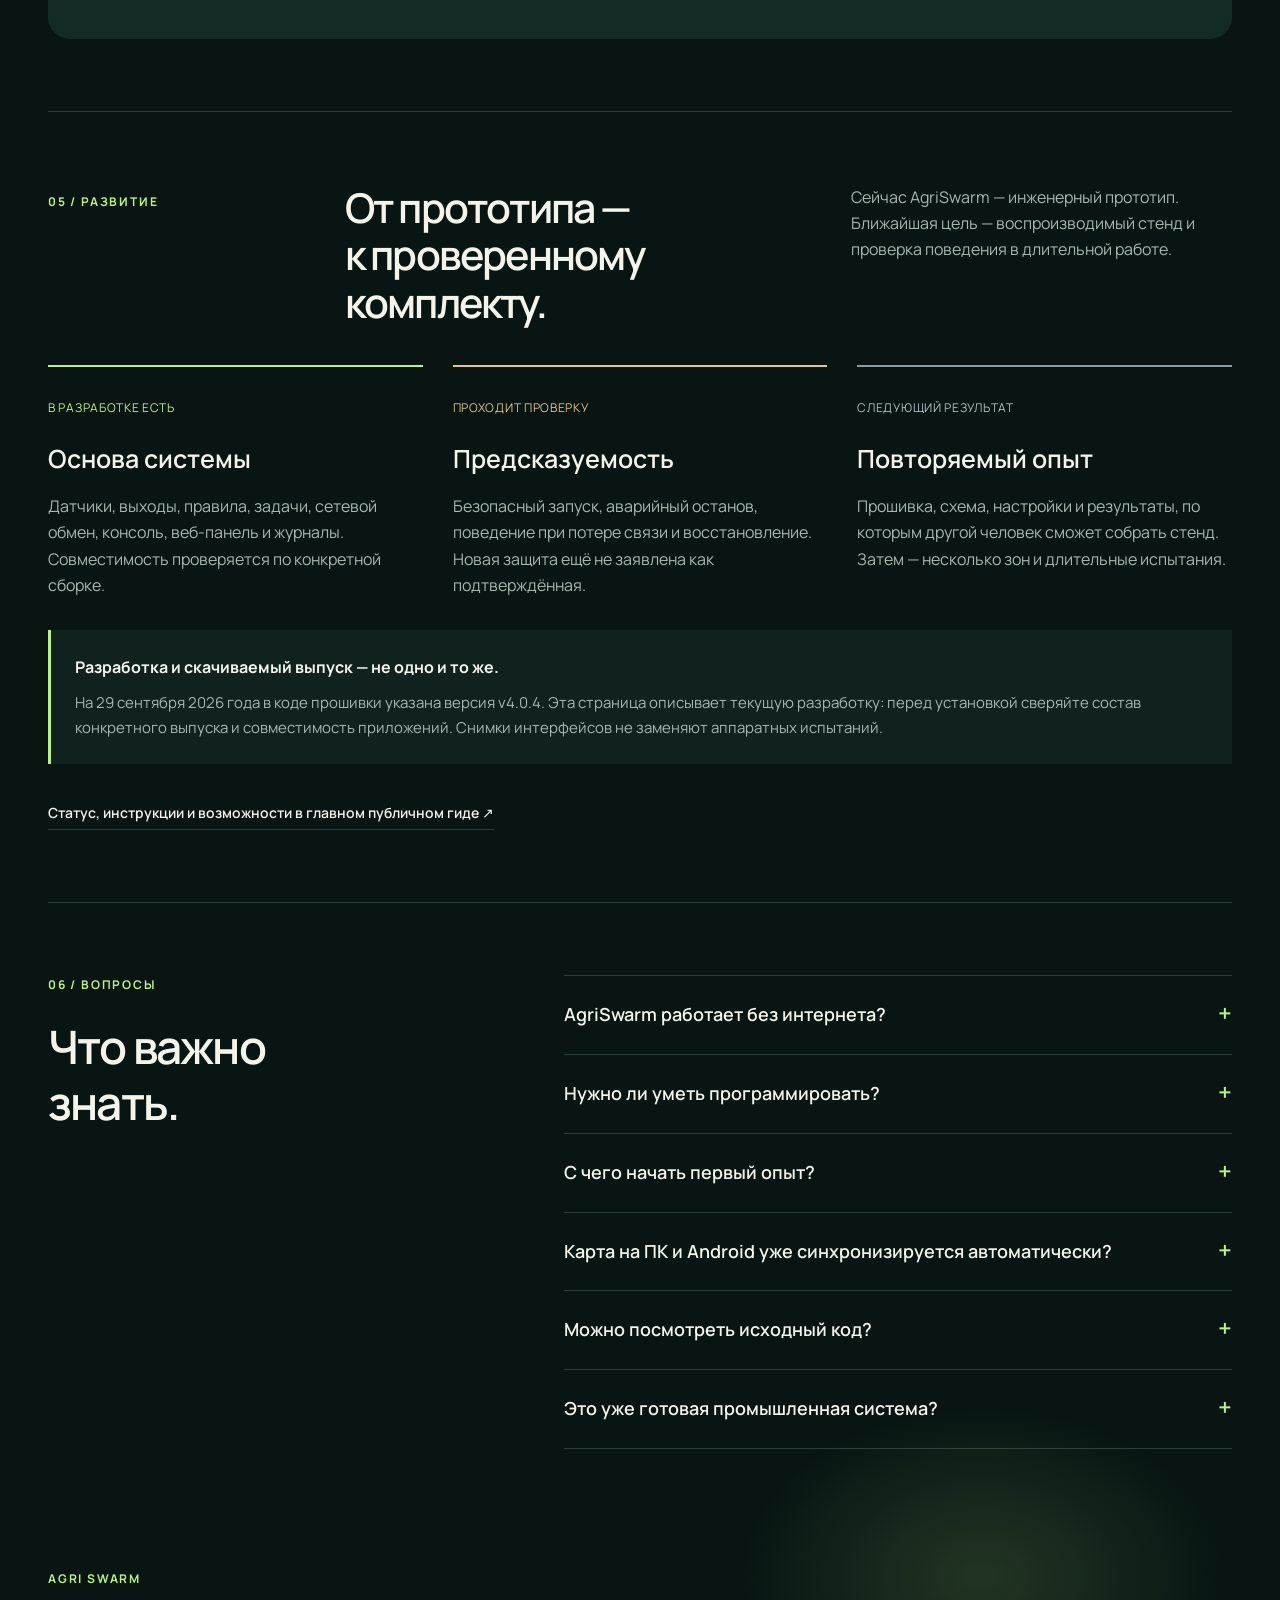
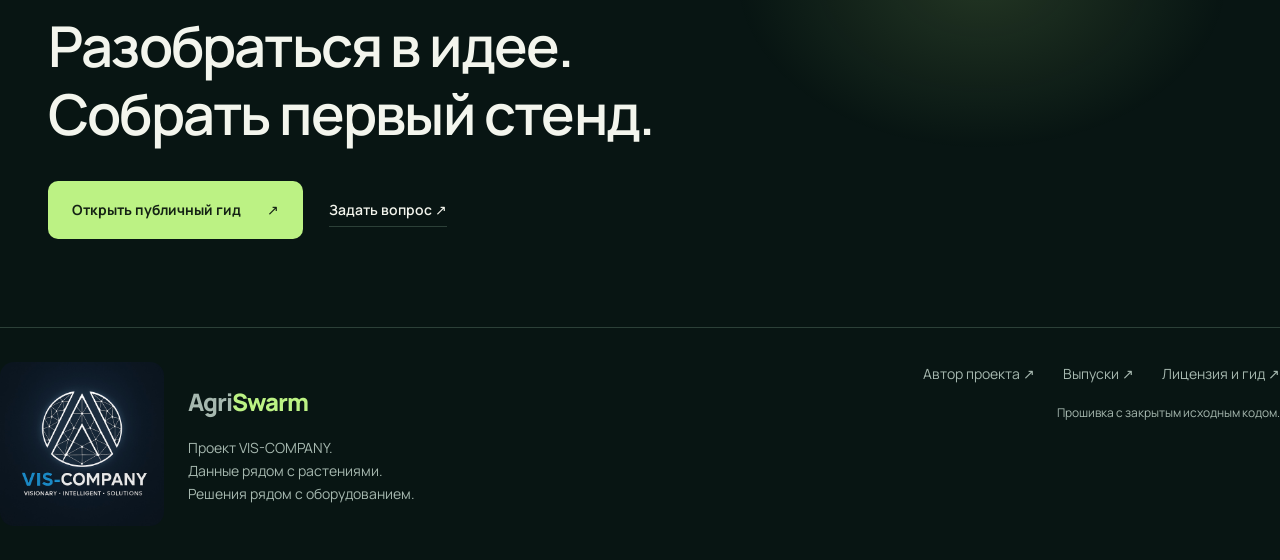
==== commit 5633b0f7: "docs(site): уточнить установку через Windows-утилиту exe" ====
--- a/index.html
+++ b/index.html
@@ -137,7 +137,7 @@
         <details><summary>Нужно ли уметь программировать?</summary><div class="faq-answer"><p class="faq-short"><strong>Коротко:</strong> для предусмотренных настроек и правил — нет; для подключения оборудования нужны основы электроники.</p><p>Идея AgriSwarm — описывать поведение через настройки: выбрать вход или выход, задать условие и действие. Изменение поддерживаемого порога не требует открытия VS Code или переписывания прошивки. Доступность конкретной настройки зависит от версии выбранного клиента.</p><p>При этом программа не отменяет электрических ограничений ESP32. Перед подключением проверяют питание, назначение контактов и схему управления нагрузкой. Добавление нового аппаратного драйвера или неподдерживаемого сценария уже может потребовать разработки.</p></div></details>
         <details><summary>С чего начать первый опыт?</summary><div class="faq-answer"><p class="faq-short"><strong>Коротко:</strong> с одной совместимой платы, одного входа и безопасного низковольтного выхода.</p><p>Откройте публичный гид, сверьте состав выпуска и инструкции для своей платы. Настройте подключение выбранного клиента, затем один датчик или вход и простой индикатор. Сначала проверьте ручное управление, после этого добавьте одно правило.</p><p>Проверьте не только включение, но и выключение, сохранение настроек и поведение после перезапуска. Насос, мощный привод или сетевую нагрузку подключайте только с подходящим питанием и защитой. Вторая плата пригодится следующим шагом для проверки сетевого взаимодействия.</p><a class="text-link faq-link" href="https://github.com/qagent567/esp_progect_PUB">Перейти к публичному гиду ↗</a></div></details>
         <details><summary>Карта на ПК и Android уже синхронизируется автоматически?</summary><div class="faq-answer"><p class="faq-short"><strong>Коротко:</strong> полную автоматическую синхронизацию между всеми клиентами пока нельзя считать завершённой.</p><p>Карта помогает представить установку: зоны, устройства и их расположение. Но отображение карты в приложении, сохранение конфигурации на плате и согласованное обновление другого клиента — отдельные части системы.</p><p>Перед использованием проверяйте, какие операции поддерживает конкретный выпуск: чтение, сохранение и повторное открытие другим клиентом. При отсутствии связи не считайте изменение сохранённым на ESP32 только потому, что оно видно на экране. Снимок Android в демо-режиме не подтверждает обмен с реальной платой.</p><a class="text-link faq-link" href="interfaces.html">Посмотреть интерфейсы и ограничения →</a></div></details>
-        <details><summary>Можно посмотреть исходный код?</summary><div class="faq-answer"><p class="faq-short"><strong>Коротко:</strong> исходный код прошивки закрыт, но готовую прошивку — бинарный файл — можно бесплатно скачать и установить на совместимую ESP32 с помощью утилиты загрузки.</p><p>Для установки не нужно самостоятельно собирать проект или открывать VS Code. В публичных материалах есть загрузчик <code>flash_firmware.py</code>: он помогает записать подготовленные файлы на плату через USB. Перед установкой проверьте модель ESP32, версию комплекта, необходимые файлы и инструкцию — ранее опубликованные бинарники не обязательно соответствуют текущей разработке.</p><p>В публичном репозитории также доступны пользовательские руководства и сведения о выпусках. Если в выбранном выпуске нет совместимого установочного комплекта, обратитесь к автору. Бесплатное распространение не означает открытую лицензию: условия использования указаны в лицензии проекта.</p><p>Код страницы сайта доступен браузеру, как у любого статического сайта. Это не исходники прошивки ESP32 и не означает, что прошивка стала открытой.</p><a class="text-link faq-link" href="https://github.com/qagent567/esp_progect_PUB/blob/main/docs/firmware.md">Как получить и установить прошивку ↗</a></div></details>
+<details><summary>Можно посмотреть исходный код?</summary><div class="faq-answer"><p class="faq-short"><strong>Коротко:</strong> исходный код прошивки закрыт, но готовую прошивку — бинарный файл — можно бесплатно скачать и установить на совместимую ESP32 с помощью утилиты загрузки.</p><p>Для установки не нужно самостоятельно собирать проект или открывать VS Code. Для Windows предусмотрена готовая утилита <code>flash_firmware.exe</code> — она помогает записать подготовленные файлы на плату через USB и не требует установки Python. Также есть вариант <code>flash_firmware.py</code> для запуска через Python. Перед установкой проверьте модель ESP32, версию комплекта, необходимые файлы и инструкцию — ранее опубликованные бинарники не обязательно соответствуют текущей разработке.</p><p>В публичном репозитории также доступны пользовательские руководства и сведения о выпусках. Если в выбранном выпуске нет совместимого установочного комплекта, обратитесь к автору. Бесплатное распространение не означает открытую лицензию: условия использования указаны в лицензии проекта.</p><p>Код страницы сайта доступен браузеру, как у любого статического сайта. Это не исходники прошивки ESP32 и не означает, что прошивка стала открытой.</p><a class="text-link faq-link" href="https://github.com/qagent567/esp_progect_PUB/blob/main/docs/firmware.md">Как получить и установить прошивку ↗</a></div></details>
         <details><summary>Это уже готовая промышленная система?</summary><div class="faq-answer"><p class="faq-short"><strong>Коротко:</strong> нет, сейчас AgriSwarm — инженерный прототип, а стенд ещё проектируется.</p><p>Функции в разработке, доступность в скачиваемом выпуске и результаты аппаратных испытаний не равнозначны. Объёмные модели и рендеры показывают замысел конструкции; они не заменяют чертежи, монтажную схему или фотографию собранного стенда.</p><p>Дальность, предельное число устойчиво работающих узлов, длительная надёжность и промышленная сертификация не заявлены как подтверждённые характеристики. Перед рабочим применением необходимы испытания своей установки, проверка отказов и безопасного состояния выходов.</p></div></details>
       </div>
     </section>
